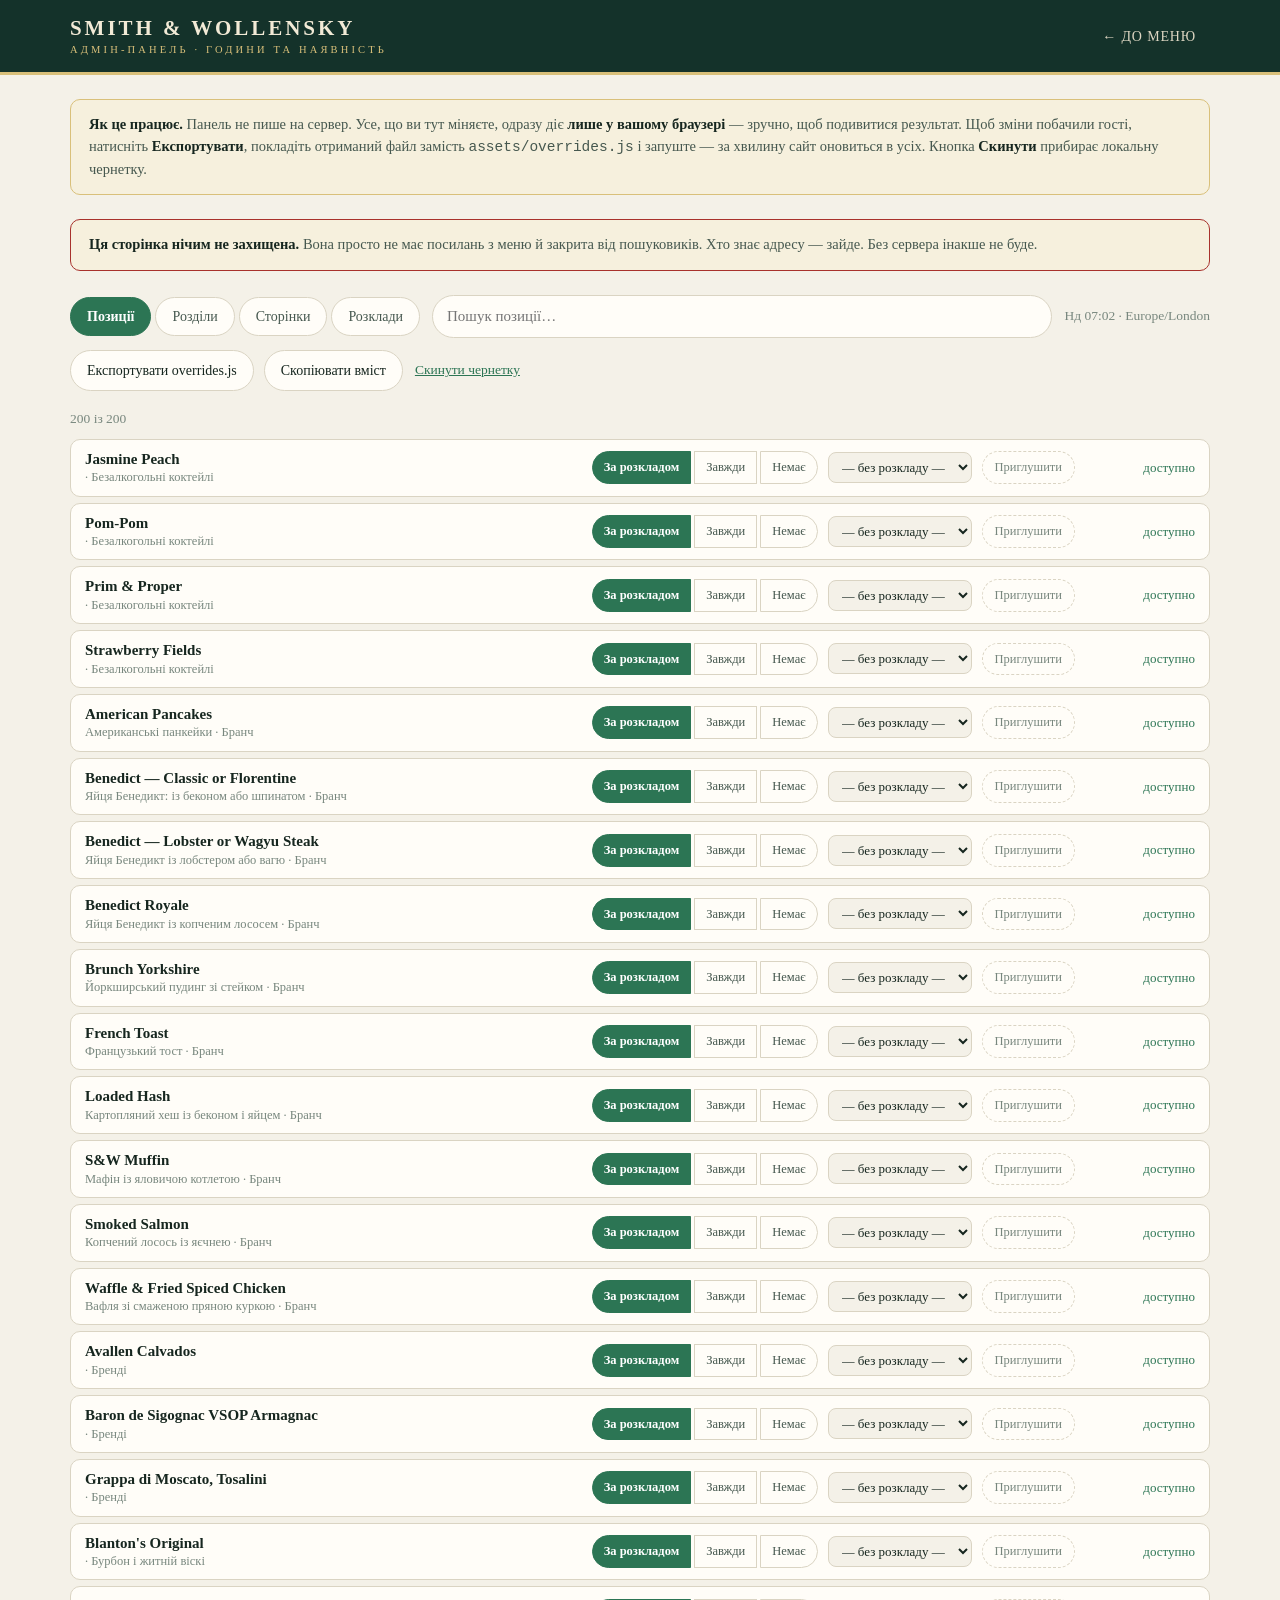
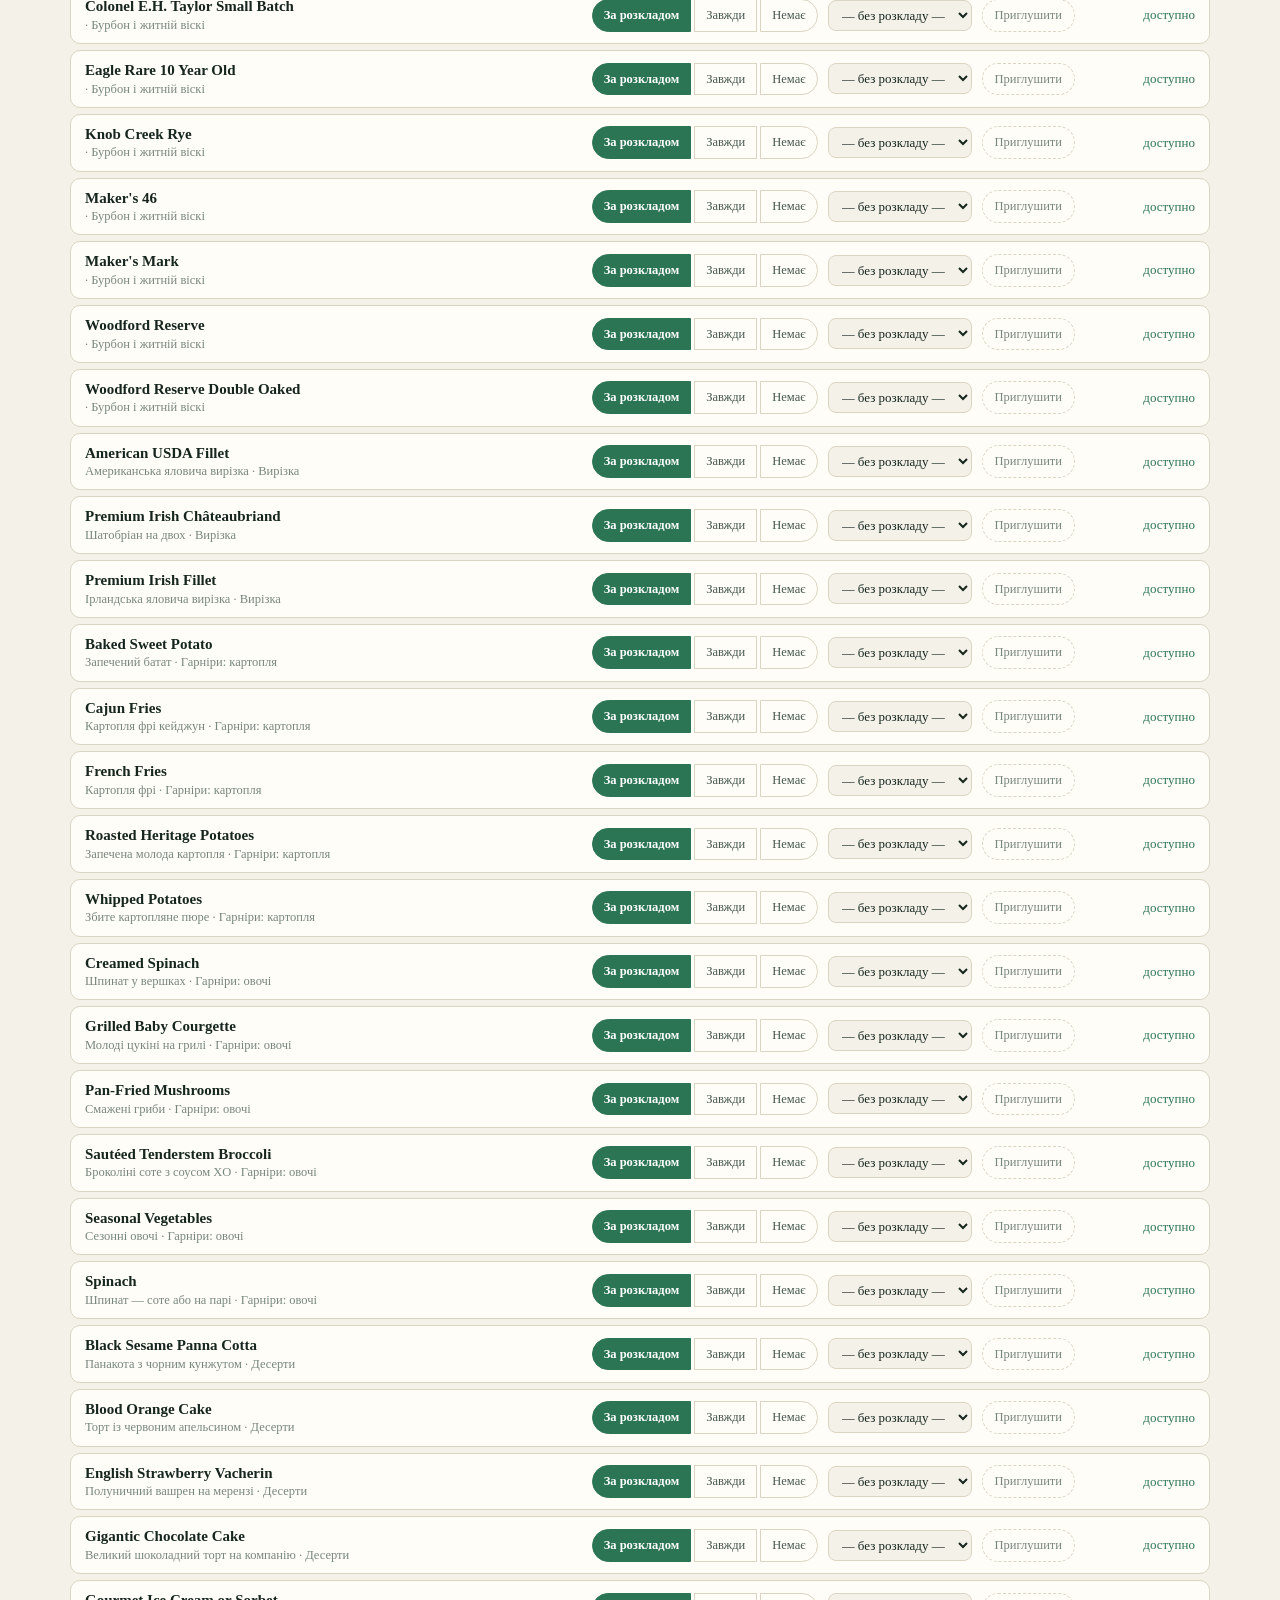
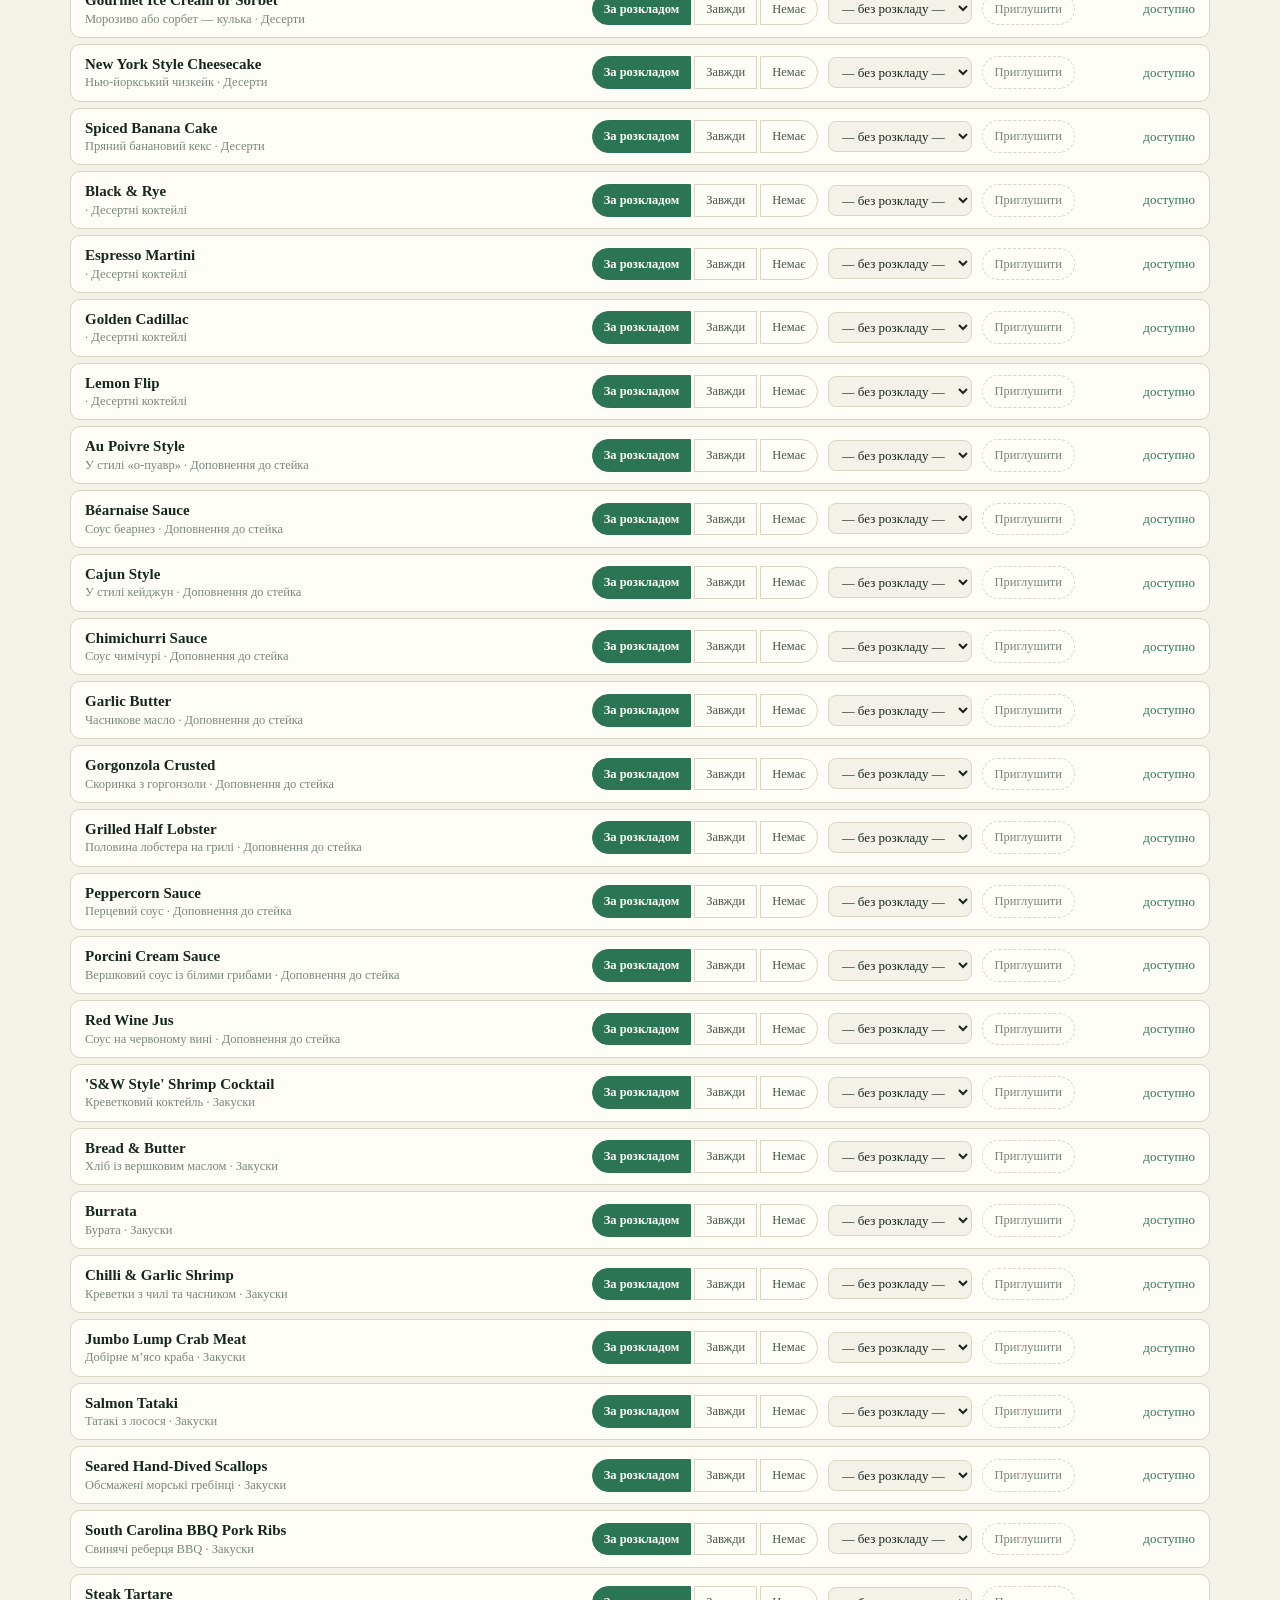
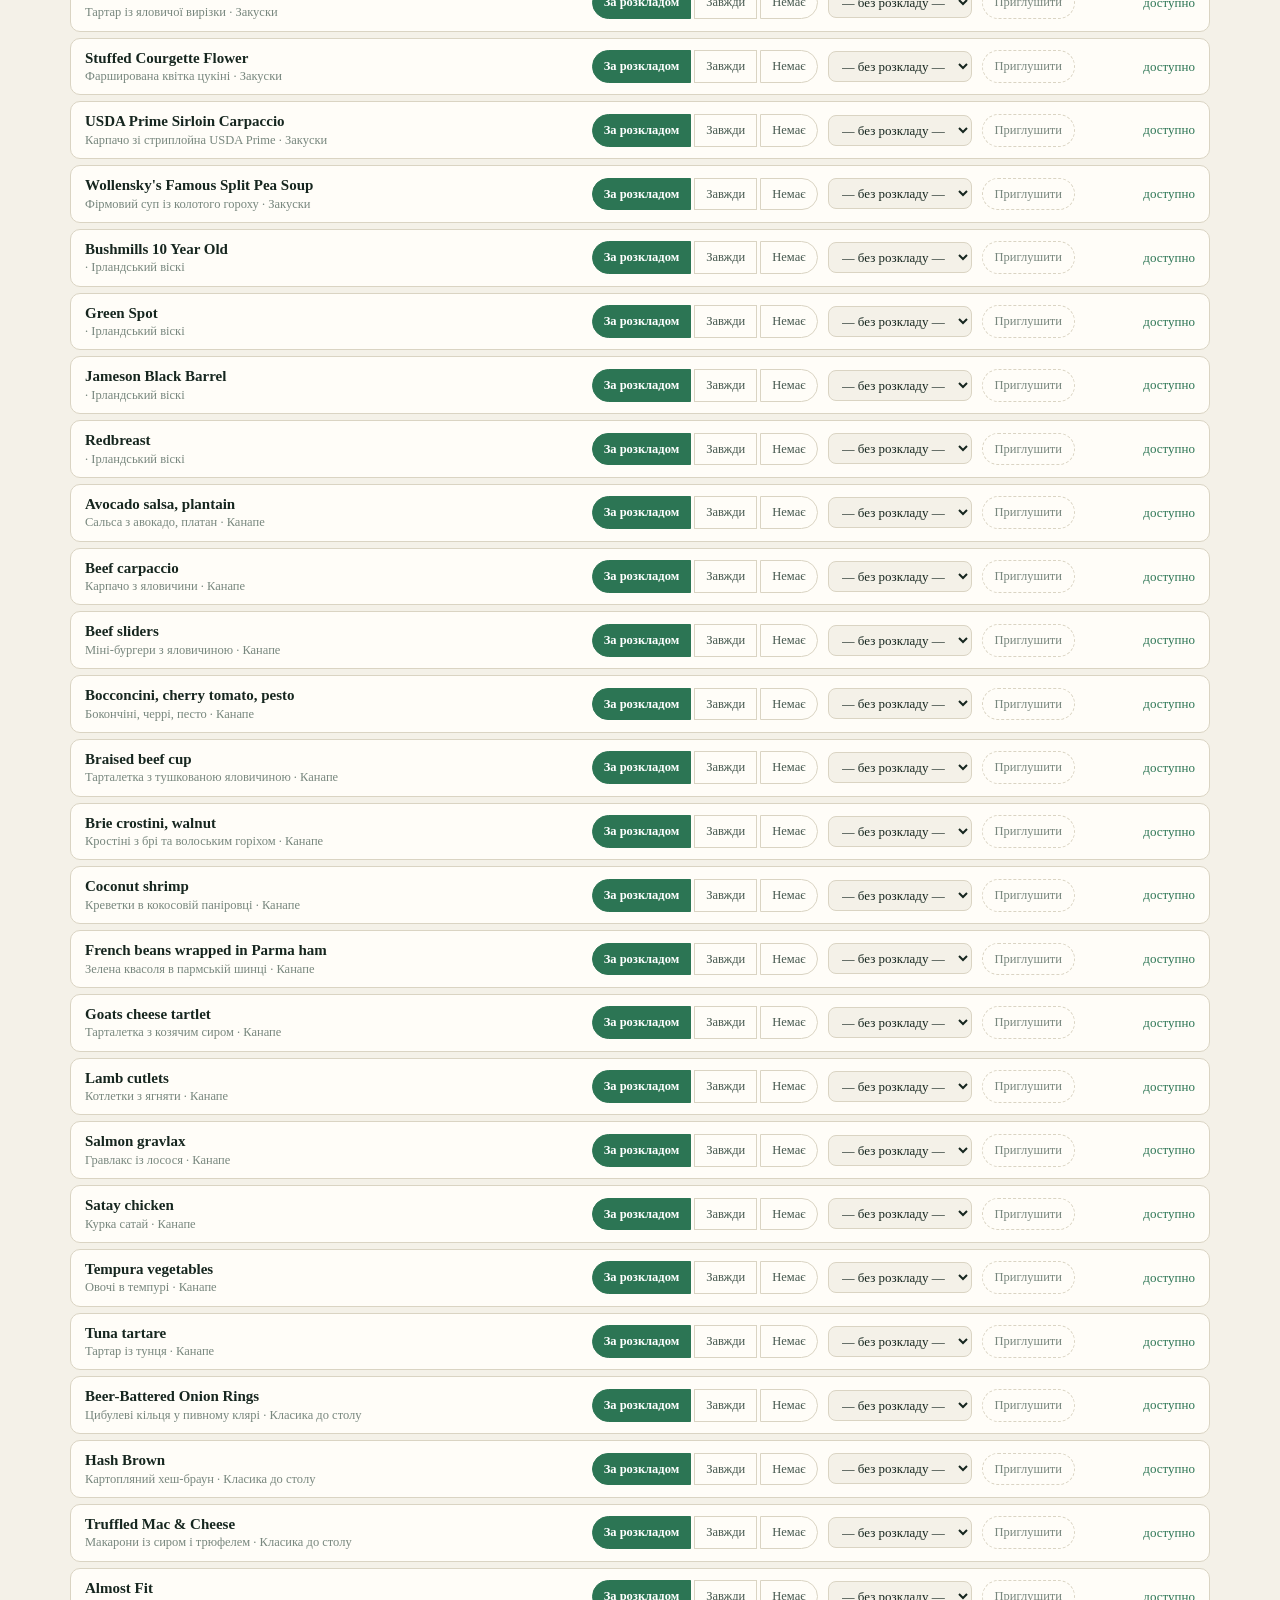
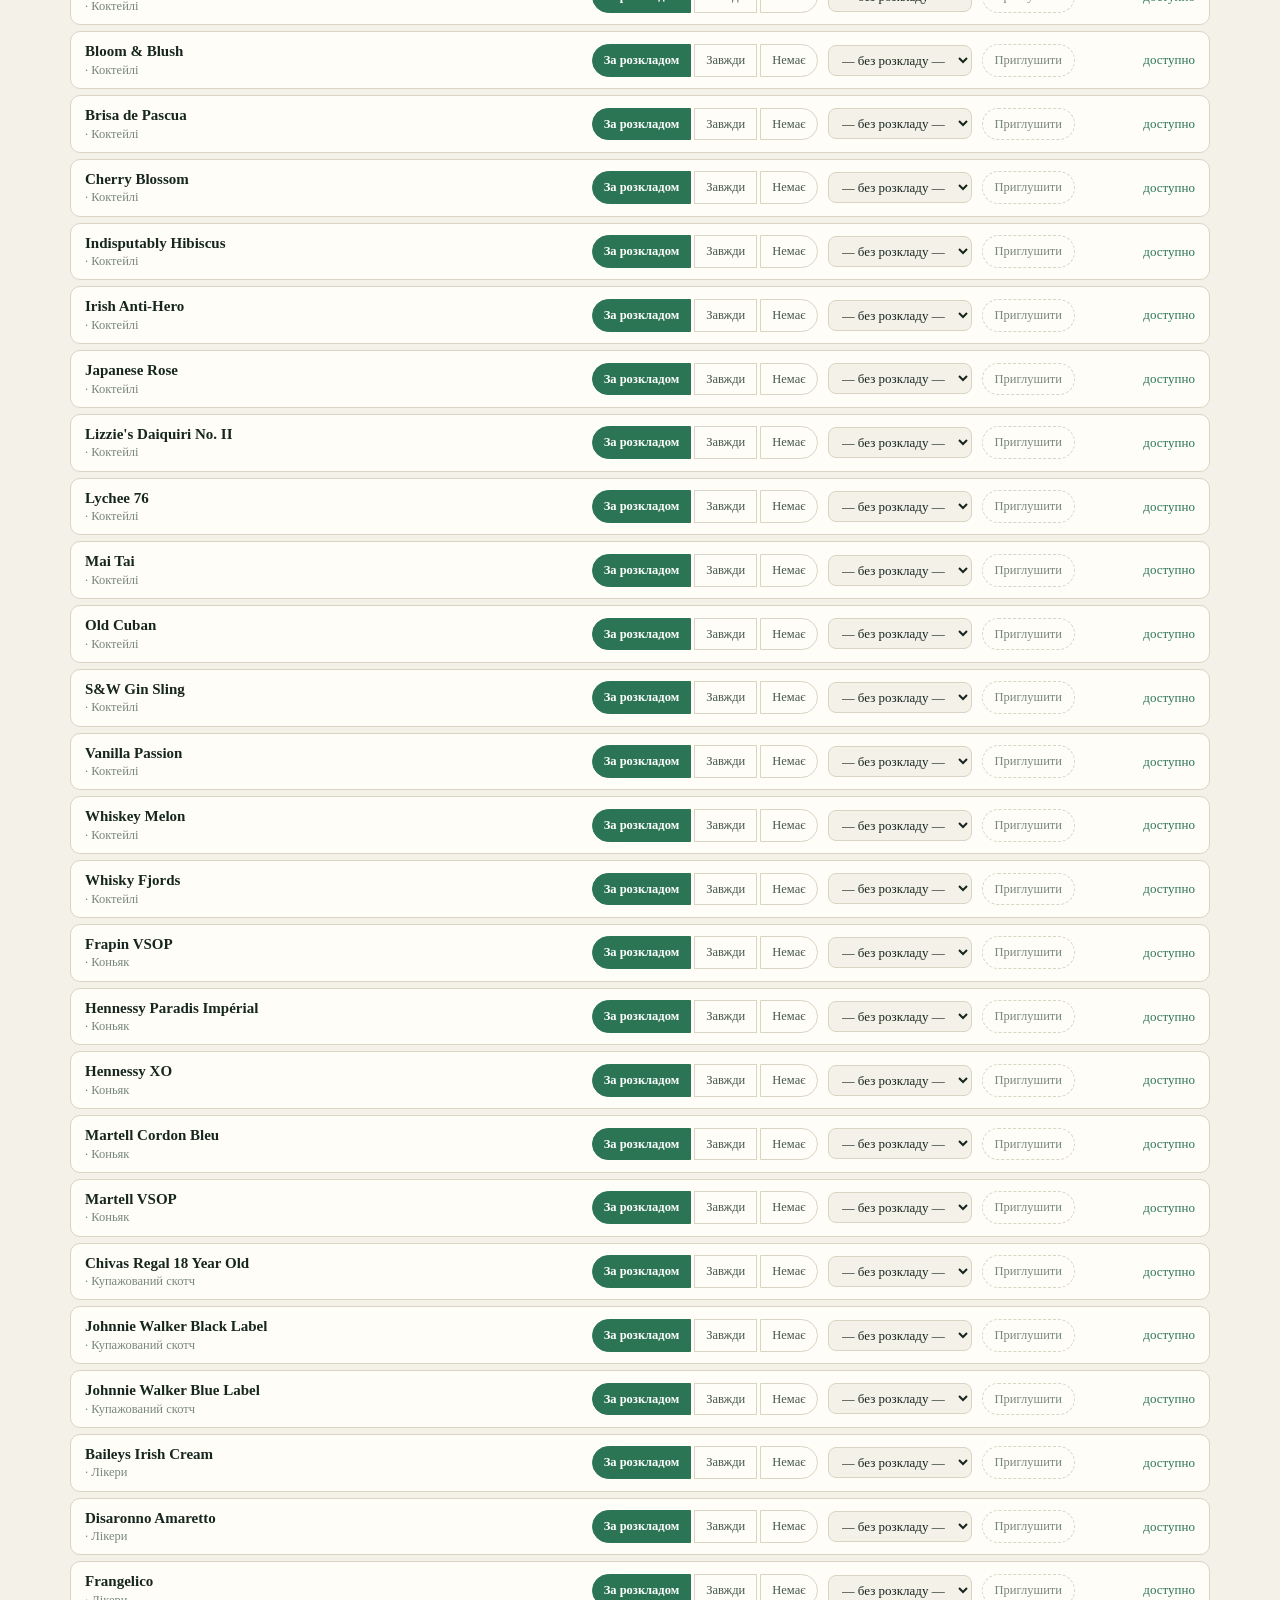
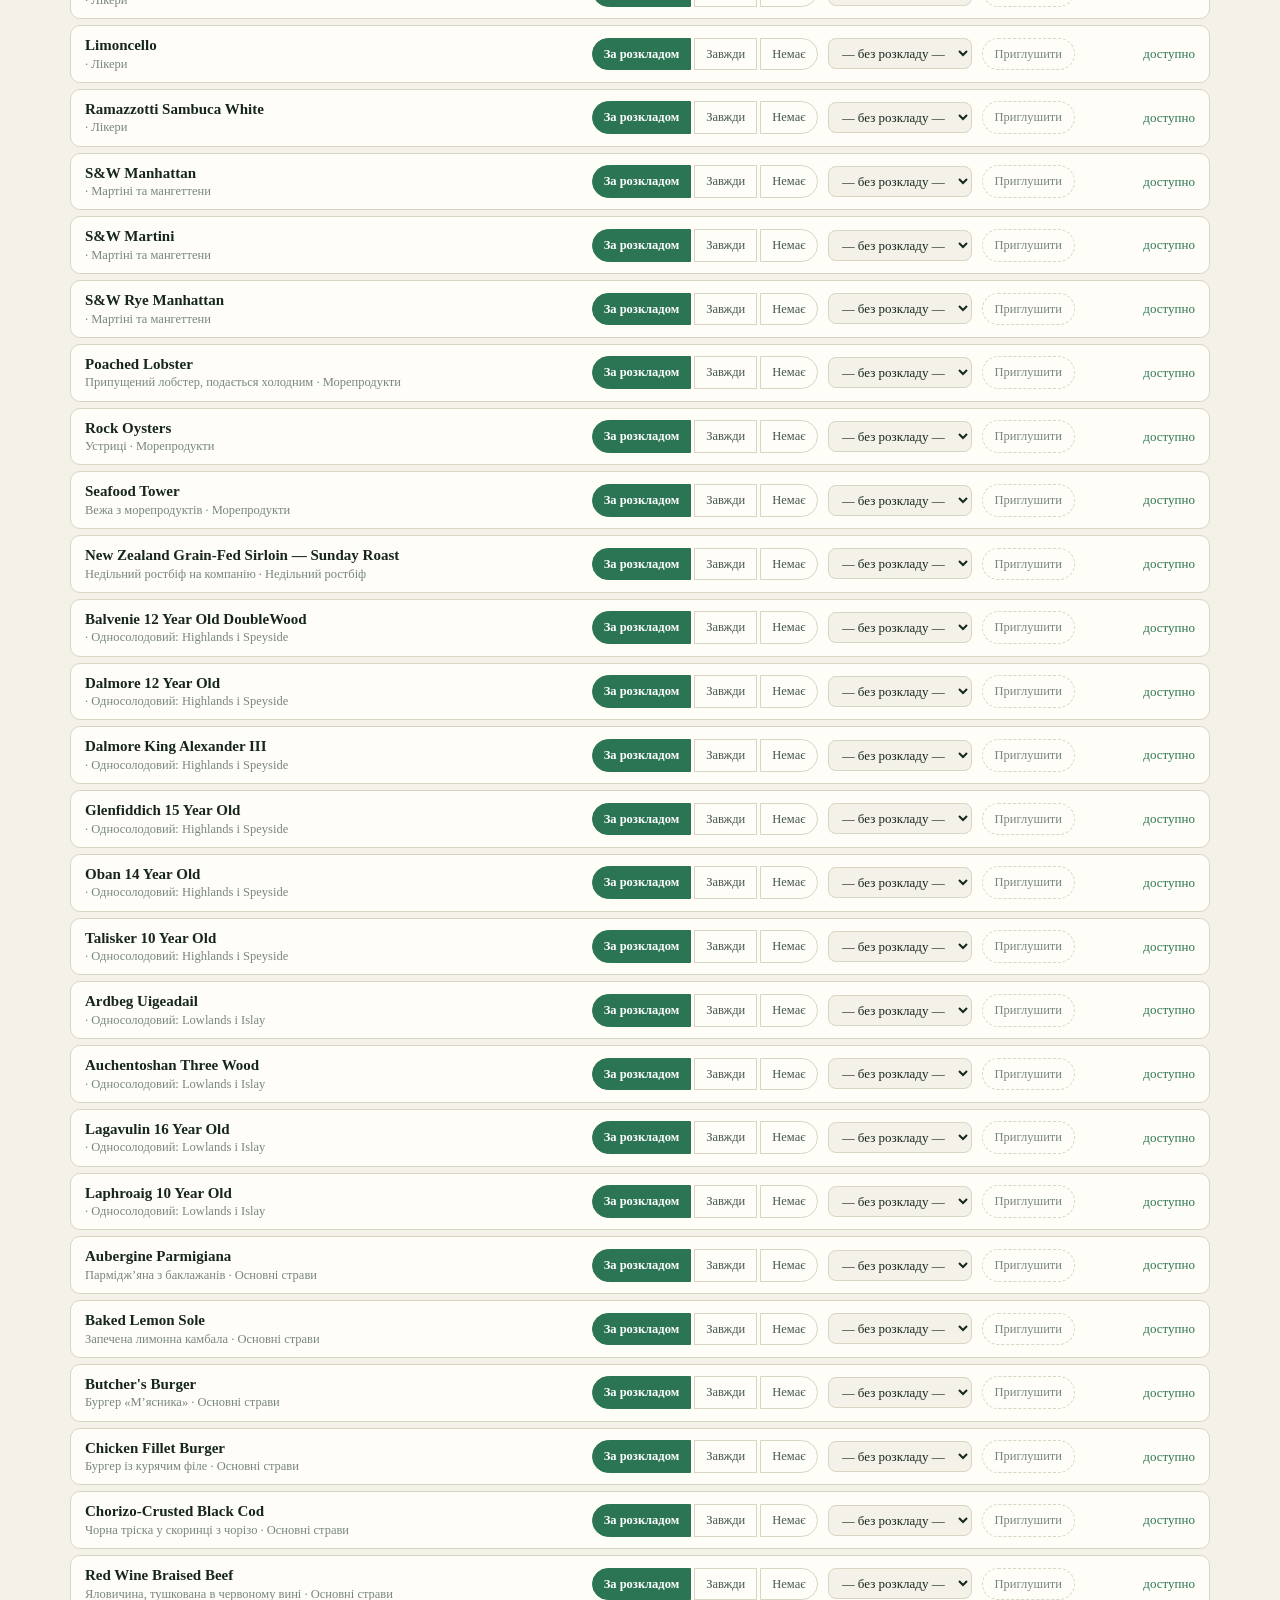
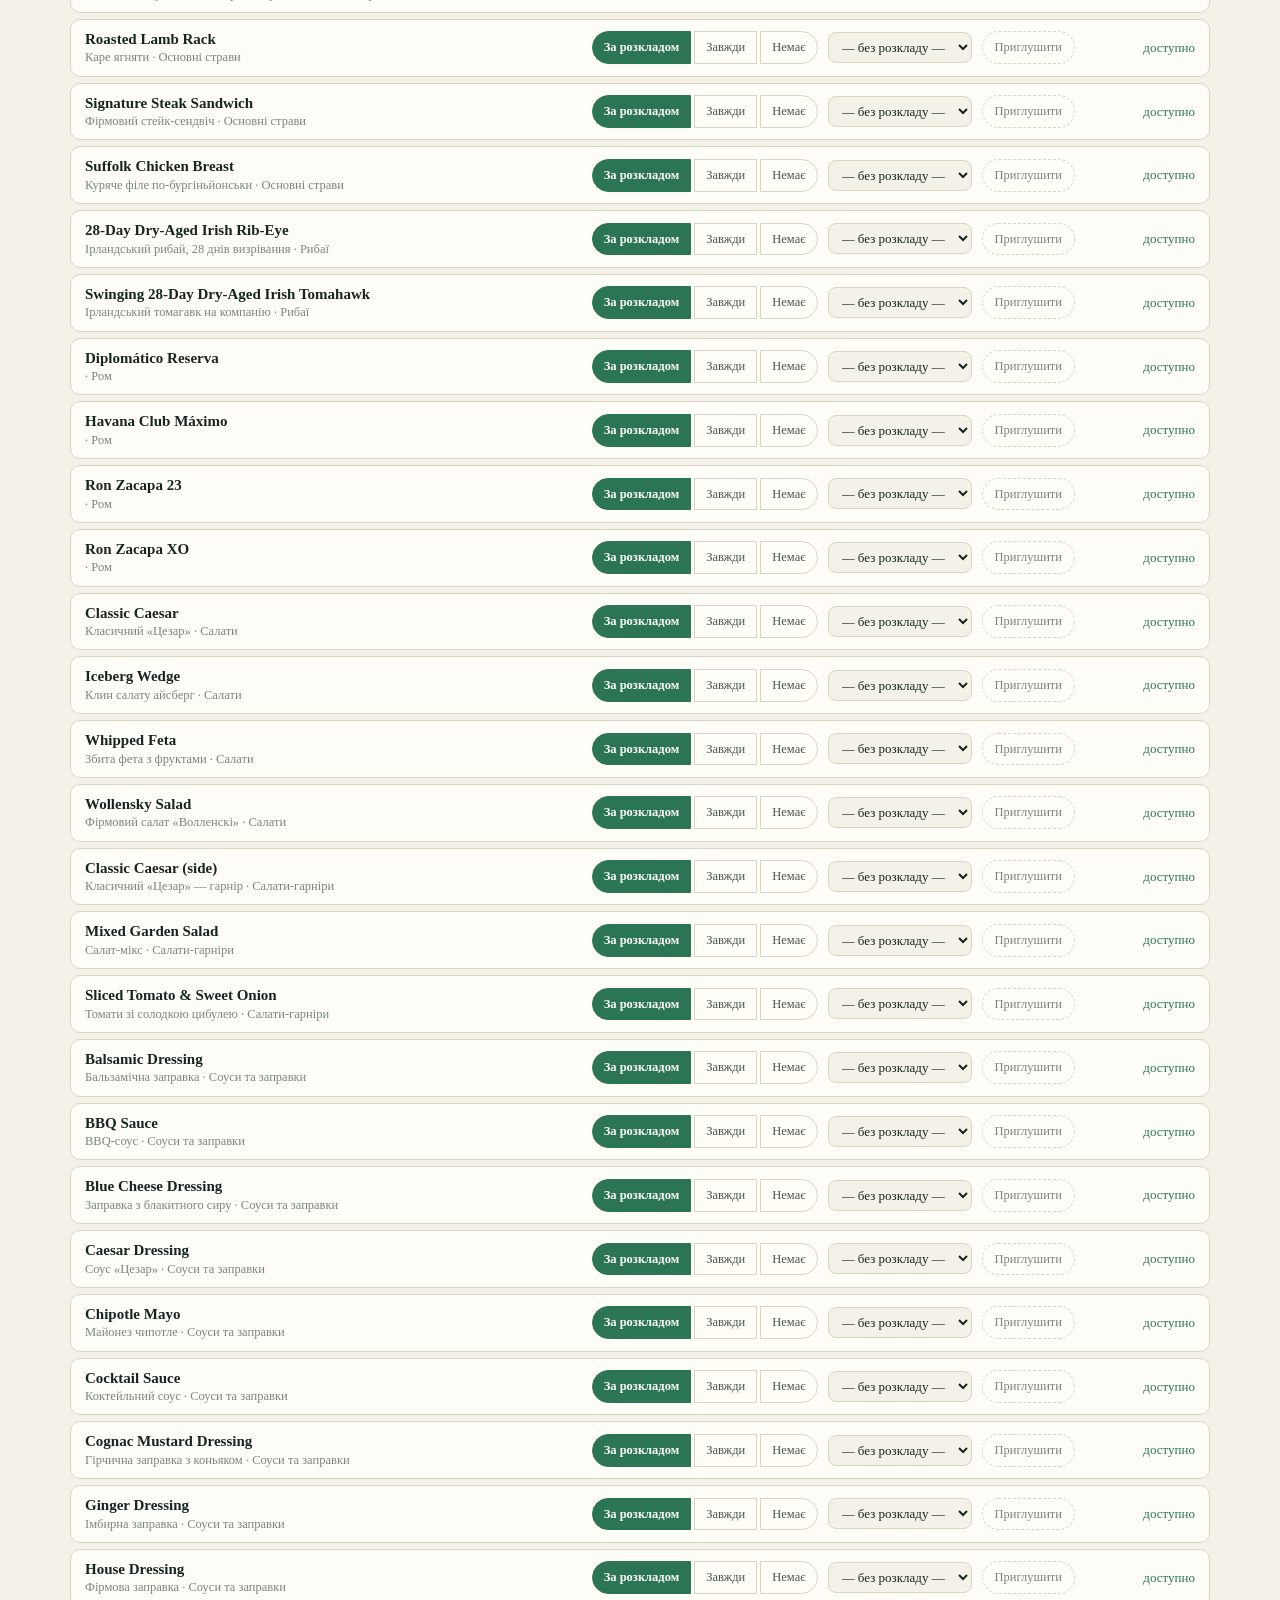
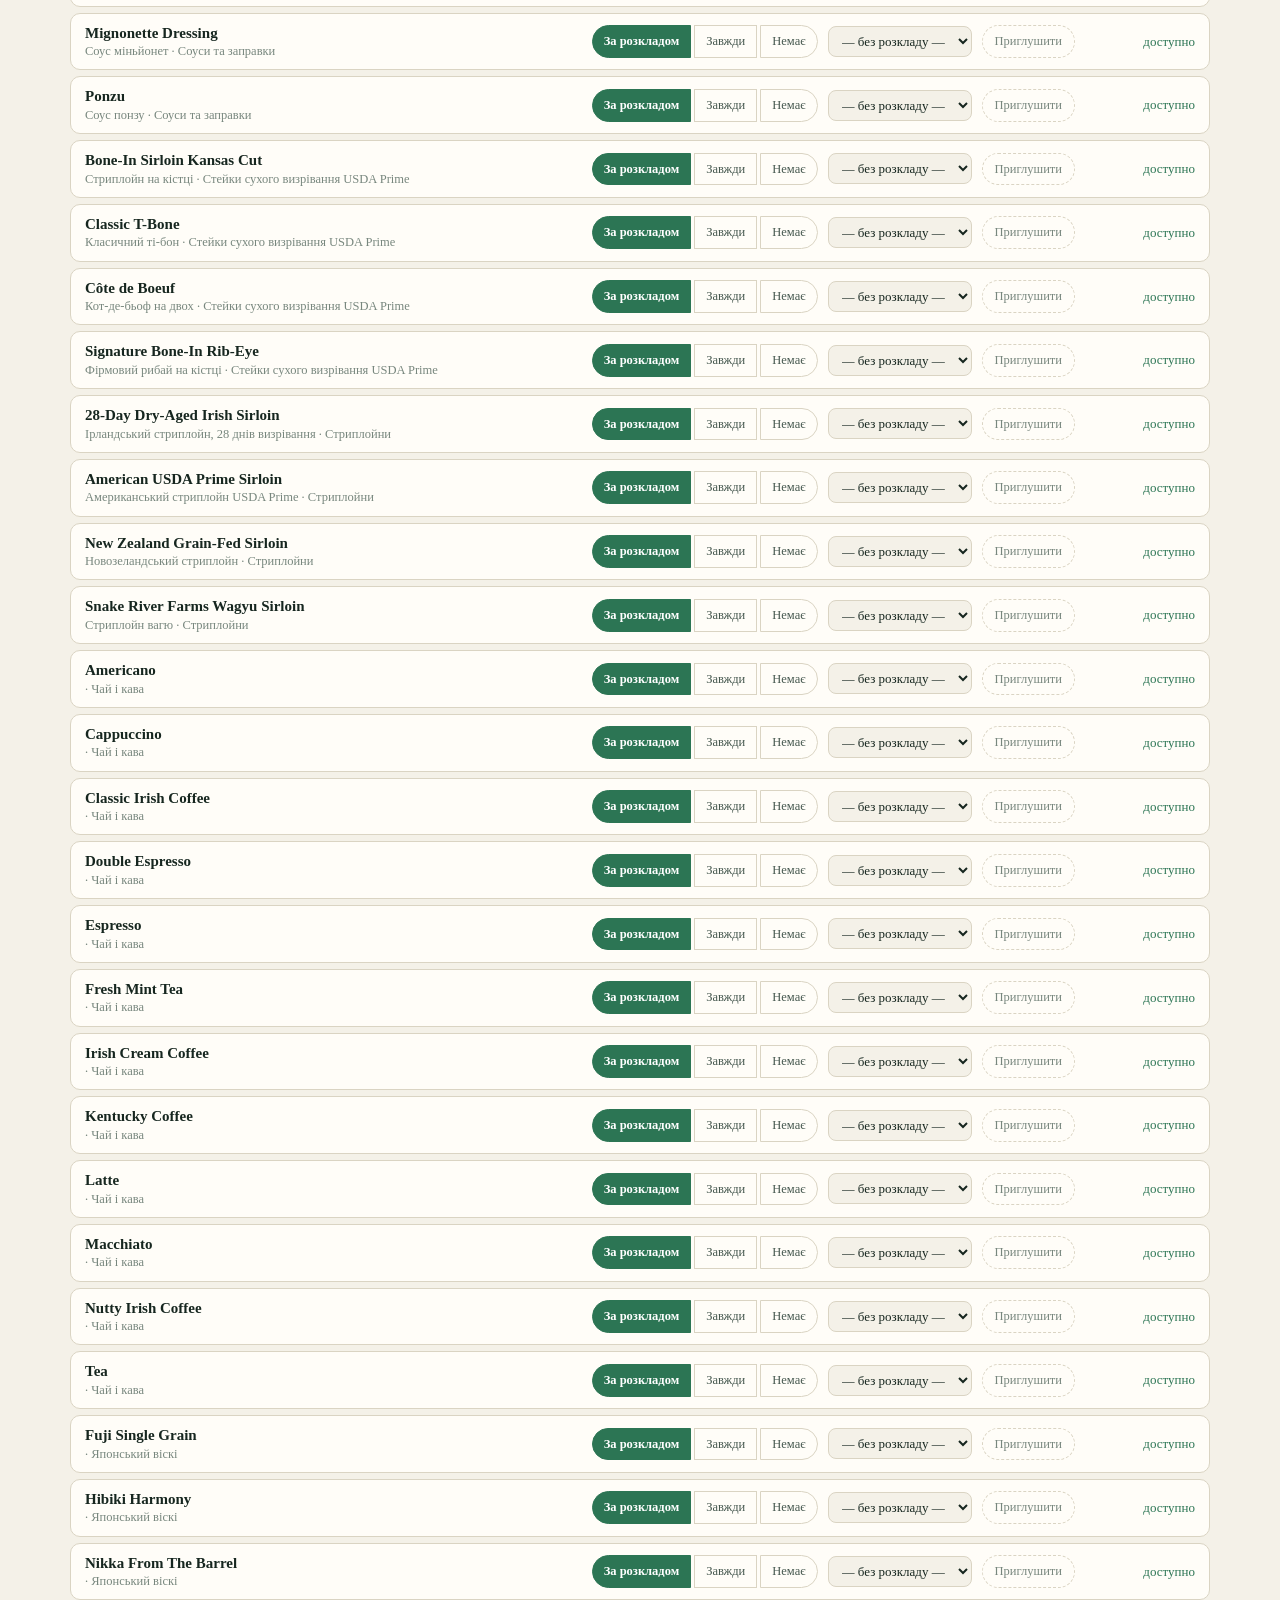
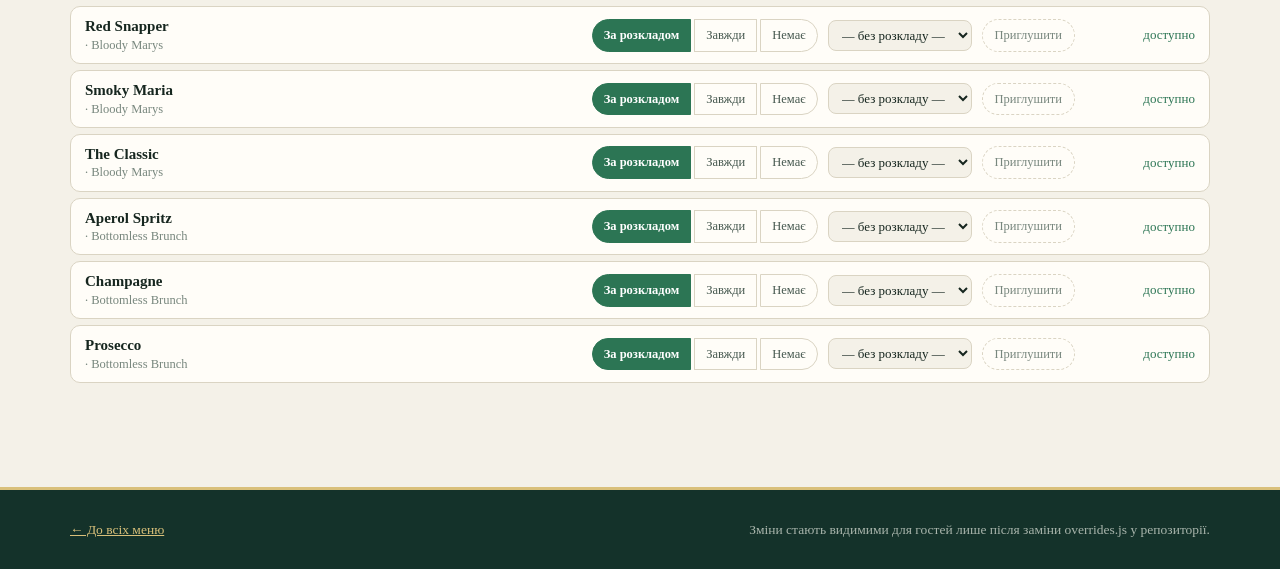
==== admin.html @ 0f324675 "Add an admin panel for hours and 86'd items A staff page at admin.html listing every item, section a" ====
<!DOCTYPE html>
<html lang="uk">
<head>
<meta charset="utf-8">
<meta name="viewport" content="width=device-width, initial-scale=1">
<meta name="robots" content="noindex, nofollow">
<title>Адмін-панель — Smith &amp; Wollensky</title>
<link rel="stylesheet" href="assets/styles.css">
</head>
<body class="admin">

<header class="topbar">
  <div class="wrap">
    <a class="brand" href="index.html">
      <b>Smith &amp; Wollensky</b>
      <span>Адмін-панель · години та наявність</span>
    </a>
    <nav class="nav">
      <a href="index.html">← До меню</a>
    </nav>
  </div>
</header>

<main class="wrap">

  <div class="notice">
    <b>Як це працює.</b> Панель не пише на сервер. Усе, що ви тут міняєте,
    одразу діє <b>лише у вашому браузері</b> — зручно, щоб подивитися результат.
    Щоб зміни побачили гості, натисніть <b>Експортувати</b>, покладіть отриманий
    файл замість <code>assets/overrides.js</code> і запуште — за хвилину сайт
    оновиться в усіх. Кнопка <b>Скинути</b> прибирає локальну чернетку.
  </div>

  <div class="notice" style="border-color:var(--danger);color:var(--ink-soft)">
    <b>Ця сторінка нічим не захищена.</b> Вона просто не має посилань з меню й
    закрита від пошуковиків. Хто знає адресу — зайде. Без сервера інакше не буде.
  </div>

  <div class="abar">
    <div class="atabs">
      <button class="atab on" data-tab="items" type="button">Позиції</button>
      <button class="atab" data-tab="sections" type="button">Розділи</button>
      <button class="atab" data-tab="pages" type="button">Сторінки</button>
      <button class="atab" data-tab="schedules" type="button">Розклади</button>
    </div>
    <input id="asearch" class="search" type="search" placeholder="Пошук позиції…">
    <span class="aclock" id="clock"></span>
  </div>

  <div class="aactions">
    <button id="export" class="filter-toggle" type="button">Експортувати overrides.js</button>
    <button id="copy" class="filter-toggle" type="button">Скопіювати вміст</button>
    <button id="reset" class="clear-btn" type="button">Скинути чернетку</button>
  </div>
  <textarea id="dump" class="adump" readonly style="display:none"></textarea>

  <div id="panel"></div>
</main>

<footer>
  <div class="wrap">
    <span><a href="index.html">← До всіх меню</a></span>
    <span>Зміни стають видимими для гостей лише після заміни overrides.js у репозиторії.</span>
  </div>
</footer>

<script src="assets/i18n.js"></script>
<script src="assets/lexicon.js"></script>
<script src="assets/allergens.js"></script>
<script src="assets/data-food.js"></script>
<script src="assets/data-drinks.js"></script>
<script src="assets/data-official.js"></script>
<script src="assets/data-desserts.js"></script>
<script src="assets/data-spirits.js"></script>
<script src="assets/overrides.js"></script>
<script src="assets/schedule.js"></script>
<script>
  // панелі потрібен той самий об'єднаний набір позицій, що й сайту
  DISHES.push(...DRESSINGS, ...CANAPES, ...DESSERTS);
  DRINKS.push(...DESSERT_COCKTAILS, ...HOT_DRINKS, ...SPIRITS);
  const DESSERT_WINE_ORDER = ['dessertwine', 'port', 'sherry'];
</script>
<script src="assets/admin.js"></script>
<script>initAdmin();</script>
</body>
</html>
---- assets/styles.css ----
/* ==========================================================================
   Smith & Wollensky — Menu & Bar Guest Guide
   ========================================================================== */

/* Світла тема — базова. Зелений веде як акцент, золото лишається для цін
   і декоративної лінійки, щоб його не було забагато. */
:root, :root[data-theme="light"] {
  --paper:       #f4f1e8;
  --paper-2:     #fffdf8;
  --ink:         #16261f;
  --ink-soft:    #46584f;
  --ink-faint:   #78877e;
  --green:       #14322a;
  --green-2:     #21463b;
  --accent:      #2c7554;
  --accent-soft: #cfe4d7;
  --accent-ink:  #ffffff;
  --gold:        #a8832c;
  --gold-soft:   #d9c07a;
  --rule:        #dad4c3;
  --danger:      #a8322c;
  --danger-bg:   #f7e4e2;
  --warn-bg:     #f6f0dd;
  --ok:          #2c7554;
  --shadow:      0 1px 2px rgba(20, 50, 42, .06), 0 8px 24px rgba(20, 50, 42, .07);
  --radius:      10px;
  --maxw:        1180px;
}

/* Темна тема — застосовується або явним вибором, або системною
   налаштовкою, якщо гість не обрав світлу вручну. */
:root[data-theme="dark"] {
  --paper:       #0e1512;
  --paper-2:     #16201c;
  --ink:         #e7e3d6;
  --ink-soft:    #b0bcb4;
  --ink-faint:   #7d8b83;
  --green:       #0a110e;
  --green-2:     #1b2d26;
  --accent:      #6cc294;
  --accent-soft: #21463b;
  --accent-ink:  #071310;
  --gold:        #d9b661;
  --gold-soft:   #6b5a2e;
  --rule:        #2a3832;
  --danger:      #e8908a;
  --danger-bg:   #34211f;
  --warn-bg:     #2a2416;
  --ok:          #7fc9a2;
  --shadow:      0 1px 2px rgba(0,0,0,.3), 0 8px 24px rgba(0,0,0,.35);
}

@media (prefers-color-scheme: dark) {
  :root:not([data-theme="light"]) {
    --paper:       #0e1512;
    --paper-2:     #16201c;
    --ink:         #e7e3d6;
    --ink-soft:    #b0bcb4;
    --ink-faint:   #7d8b83;
    --green:       #0a110e;
    --green-2:     #1b2d26;
    --accent:      #6cc294;
    --accent-soft: #21463b;
    --accent-ink:  #071310;
    --gold:        #d9b661;
    --gold-soft:   #6b5a2e;
    --rule:        #2a3832;
    --danger:      #e8908a;
    --danger-bg:   #34211f;
    --warn-bg:     #2a2416;
    --ok:          #7fc9a2;
    --shadow:      0 1px 2px rgba(0,0,0,.3), 0 8px 24px rgba(0,0,0,.35);
  }
}

* { box-sizing: border-box; }

html { -webkit-text-size-adjust: 100%; }

body {
  margin: 0;
  background: var(--paper);
  color: var(--ink);
  font-family: "Iowan Old Style", "Palatino Linotype", Palatino, Georgia, "Times New Roman", serif;
  font-size: 17px;
  line-height: 1.5;
}

a { color: inherit; }

.wrap { max-width: var(--maxw); margin: 0 auto; padding: 0 20px; }

/* ------------------------------------------------------------- header --- */
.topbar {
  background: var(--green);
  color: #f2ead6;
  border-bottom: 3px solid var(--gold-soft);
}
.topbar .wrap {
  display: flex; align-items: center; gap: 24px;
  min-height: 72px; flex-wrap: wrap; padding-top: 10px; padding-bottom: 10px;
}
.brand { display: flex; flex-direction: column; text-decoration: none; line-height: 1.1; }
.brand b {
  font-size: 21px; letter-spacing: .14em; font-weight: 600; text-transform: uppercase;
}
.brand span { font-size: 10.5px; letter-spacing: .3em; color: var(--gold-soft); text-transform: uppercase; margin-top: 4px; }

.nav { display: flex; gap: 4px; margin-left: auto; flex-wrap: wrap; }
.nav a {
  text-decoration: none; padding: 7px 13px; border-radius: 999px;
  font-size: 14px; letter-spacing: .06em; text-transform: uppercase;
  color: #ddd6c2; border: 1px solid transparent; white-space: nowrap;
}
.nav a:hover { border-color: rgba(255,255,255,.35); background: rgba(255,255,255,.06); }
.nav a[aria-current="page"] { background: var(--accent); color: var(--accent-ink); font-weight: 600; }

/* ------------------------------------------------------ language switch --- */
.langswitch {
  display: flex; gap: 2px; margin-left: 14px; padding: 3px;
  border: 1px solid rgba(217,192,122,.35); border-radius: 999px;
}
.langbtn {
  font: inherit; font-size: 12px; letter-spacing: .09em; font-weight: 600;
  cursor: pointer; padding: 5px 9px; border-radius: 999px;
  border: none; background: none; color: #c4bda8;
}
.langbtn:hover { color: #f2ead6; background: rgba(255,255,255,.07); }
.langbtn.on { background: var(--accent); color: var(--accent-ink); }

/* --------------------------------------------------------- theme switch --- */
.themeswitch { display: flex; gap: 2px; margin-left: 8px; padding: 3px;
  border: 1px solid rgba(255,255,255,.18); border-radius: 999px; }
.themebtn {
  font: inherit; font-size: 12px; letter-spacing: .06em; cursor: pointer;
  padding: 5px 10px; border-radius: 999px; border: none; background: none; color: #c4bda8;
}
.themebtn:hover { color: #f2ead6; background: rgba(255,255,255,.07); }
.themebtn.on { background: var(--accent); color: var(--accent-ink); font-weight: 600; }

/* --------------------------------------------------------------- hero --- */
.hero { padding: 56px 0 40px; text-align: center; }
.hero h1 {
  margin: 0 0 12px; font-size: clamp(30px, 5vw, 46px); font-weight: 500;
  letter-spacing: .02em;
}
.hero p { margin: 0 auto; max-width: 62ch; color: var(--ink-soft); }
.rule {
  width: 96px; height: 1px; background: var(--gold); margin: 22px auto;
  position: relative;
}
.rule::before, .rule::after {
  content: "◆"; position: absolute; top: -9px; color: var(--gold); font-size: 10px;
}
.rule::before { left: -18px; } .rule::after { right: -18px; }

/* -------------------------------------------------------------- cards --- */
.cards {
  display: grid; gap: 18px; padding-bottom: 24px;
  grid-template-columns: repeat(auto-fit, minmax(250px, 1fr));
}
.card {
  display: block; text-decoration: none; background: var(--paper-2);
  border: 1px solid var(--rule); border-radius: var(--radius);
  padding: 26px 24px; box-shadow: var(--shadow);
  transition: transform .15s ease, border-color .15s ease;
}
.card:hover { transform: translateY(-3px); border-color: var(--accent); }
.card .kicker { font-size: 11px; letter-spacing: .26em; text-transform: uppercase; color: var(--accent); }
.card h2 { margin: 10px 0 8px; font-size: 25px; font-weight: 500; }
.card p { margin: 0; color: var(--ink-soft); font-size: 15px; }
.card .count { margin-top: 14px; font-size: 13px; color: var(--ink-faint); }
.card h2.small { font-size: 19px; margin-top: 0; }
.legend-key { margin: 14px 0 0; font-size: 14px; color: var(--ink-faint); }
.card.accent { background: var(--green); color: #f0e9d8; border-color: var(--green-2); }
.card.accent p { color: #c3ccc4; }
.card.accent .count { color: #97a49c; }

/* ------------------------------------------------------------ toolbar --- */
.toolbar {
  position: sticky; top: 0; z-index: 20;
  background: color-mix(in srgb, var(--paper) 92%, transparent);
  backdrop-filter: blur(8px);
  border-bottom: 1px solid var(--rule);
  padding: 12px 0;
}
.toolbar .wrap { display: flex; gap: 14px; align-items: center; flex-wrap: wrap; }
.search {
  flex: 1 1 220px; min-width: 180px;
  padding: 9px 14px; font: inherit; font-size: 15px;
  border: 1px solid var(--rule); border-radius: 999px;
  background: var(--paper-2); color: var(--ink);
}
.search:focus { outline: 2px solid var(--accent); outline-offset: 1px; }
.filter-toggle {
  font: inherit; font-size: 14px; cursor: pointer;
  padding: 9px 16px; border-radius: 999px;
  border: 1px solid var(--rule); background: var(--paper-2); color: var(--ink);
}
.filter-toggle:hover { border-color: var(--accent); color: var(--accent); }
.filter-toggle[aria-expanded="true"] { background: var(--accent); color: var(--accent-ink); border-color: var(--accent); }

/* ---------------------------------------------------------- розділи --- */
.tabs {
  display: flex; gap: 6px; margin-top: 11px; padding-bottom: 4px;
  overflow-x: auto; scrollbar-width: thin;
  scroll-snap-type: x proximity; -webkit-overflow-scrolling: touch;
}
.tabs::-webkit-scrollbar { height: 4px; }
.tabs::-webkit-scrollbar-thumb { background: var(--rule); border-radius: 4px; }
.tab {
  font: inherit; font-size: 13.5px; cursor: pointer; white-space: nowrap;
  padding: 7px 15px; border-radius: 999px; scroll-snap-align: center;
  border: 1px solid var(--rule); background: var(--paper-2); color: var(--ink-soft);
  flex: 0 0 auto;
}
.tab:hover { border-color: var(--accent); color: var(--accent); }
.tab.on {
  background: var(--accent); border-color: var(--accent);
  color: var(--accent-ink); font-weight: 600;
}

.filters { display: none; padding: 4px 0 14px; }
.filters.open { display: block; }
.filters .hint { font-size: 13.5px; color: var(--ink-faint); margin: 0 0 10px; }
.chips { display: flex; flex-wrap: wrap; gap: 8px; }
.chip {
  display: inline-flex; align-items: center; gap: 7px;
  padding: 6px 13px; border-radius: 999px; cursor: pointer;
  border: 1px solid var(--rule); background: var(--paper-2);
  font-size: 14px; user-select: none;
}
.chip input { display: none; }
.chip:hover { border-color: var(--accent); }
.chip.on { background: var(--danger-bg); border-color: var(--danger); color: var(--danger); font-weight: 600; }
.chip .x { font-size: 11px; opacity: .6; }
.clear-btn {
  font: inherit; font-size: 13.5px; background: none; border: none;
  color: var(--accent); cursor: pointer; text-decoration: underline; padding: 6px 2px;
}

/* ------------------------------------------------------------- notice --- */
.notice {
  background: var(--warn-bg); border: 1px solid var(--gold-soft);
  border-radius: var(--radius); padding: 14px 18px; margin: 24px 0;
  font-size: 14.5px; color: var(--ink-soft);
}
.notice b { color: var(--ink); }

/* ------------------------------------------------------------ section --- */
.section { margin: 44px 0 0; scroll-margin-top: 90px; }
.section > h2 {
  margin: 0 0 4px; font-size: 13px; letter-spacing: .26em; text-transform: uppercase;
  color: var(--accent); font-weight: 600;
}
.section > .section-en {
  margin: 0 0 18px; font-size: 26px; font-weight: 500; letter-spacing: .01em;
  border-bottom: 1px solid var(--rule); padding-bottom: 12px;
}
.section > .section-note { margin: -8px 0 16px; font-size: 14px; color: var(--ink-faint); }

.grid { display: grid; gap: 14px; grid-template-columns: repeat(auto-fill, minmax(330px, 1fr)); }

/* --------------------------------------------------------------- dish --- */
.dish {
  background: var(--paper-2); border: 1px solid var(--rule);
  border-radius: var(--radius); padding: 16px 18px 15px; box-shadow: var(--shadow);
}
.dish.flagged, .winelist li.flagged { opacity: .42; }
table.matrix tbody tr.flagged td { opacity: .4; }
table.matrix tbody tr.flagged td.name { text-decoration: line-through; }
.dish-head { display: flex; gap: 12px; align-items: baseline; flex-wrap: wrap; }
.dish-head h3 { margin: 0; font-size: 18px; font-weight: 600; flex: 1 1 60%; min-width: 0; line-height: 1.3; }
.dish-head .price { font-size: 15px; color: var(--gold); font-weight: 600; overflow-wrap: anywhere; }
.dish-head .price.na { color: var(--ink-faint); font-weight: 400; font-style: italic; font-size: 13px; }
.dish .ua { margin: 3px 0 0; font-size: 14.5px; color: var(--ink-soft); }
.dish .meta { margin: 6px 0 0; font-size: 13px; color: var(--ink-faint); letter-spacing: .04em; }
.dish .desc { margin: 8px 0 0; font-size: 14px; font-style: italic; color: var(--ink-faint); }

.ing { margin: 12px 0 0; padding: 0; list-style: none; }
.ing li {
  font-size: 14px; color: var(--ink-soft); padding-left: 15px; position: relative; margin-bottom: 3px;
}
.ing li::before { content: "·"; position: absolute; left: 4px; color: var(--accent); font-weight: 700; }
.ing-label, .alg-label {
  margin: 12px 0 6px; font-size: 10.5px; letter-spacing: .2em; text-transform: uppercase; color: var(--ink-faint);
}

.tags { display: flex; flex-wrap: wrap; gap: 6px; }
.tag {
  display: inline-flex; align-items: center; gap: 5px;
  font-size: 12.5px; padding: 3px 9px; border-radius: 999px;
  border: 1px solid var(--danger); background: var(--danger-bg); color: var(--danger);
  font-weight: 600;
}
.tag.maybe {
  border-color: var(--gold-soft); background: transparent; color: var(--ink-faint); font-weight: 400;
  border-style: dashed;
}
.tag.none { border-color: var(--ok); background: transparent; color: var(--ok); font-weight: 500; }
.tag .cereal { font-weight: 400; opacity: .8; }
.tag .rem {
  display: inline-flex; align-items: center; justify-content: center;
  width: 15px; height: 15px; border-radius: 50%; margin-left: 1px;
  background: var(--accent); color: var(--accent-ink);
  font-size: 9.5px; font-weight: 700; line-height: 1;
}

/* ------------------------------------------------------- source badge --- */
.srcbadge {
  display: inline-flex; align-items: center; gap: 6px; margin: 11px 0 0;
  font-size: 12px; line-height: 1.35; padding: 4px 10px; border-radius: 999px;
  border: 1px solid var(--accent); color: var(--accent); background: transparent;
}
.srcbadge.est { border-color: var(--rule); color: var(--ink-faint); border-style: dashed; }
.srcbadge .dot { font-size: 10px; }
.rem-note {
  margin: 10px 0 0; font-size: 12.5px; color: var(--ink-faint);
  padding-left: 22px; position: relative;
}
.rem-note::before {
  content: "R"; position: absolute; left: 0; top: 1px;
  display: inline-flex; align-items: center; justify-content: center;
  width: 15px; height: 15px; border-radius: 50%;
  background: var(--accent); color: var(--accent-ink); font-size: 9.5px; font-weight: 700;
}
.badge-veg {
  display: inline-block; font-size: 11px; letter-spacing: .1em; text-transform: uppercase;
  color: var(--ok); border: 1px solid var(--ok); border-radius: 4px; padding: 1px 6px; margin-left: 6px;
  vertical-align: 2px;
}
.dish .warn {
  margin: 11px 0 0; padding: 8px 11px; border-radius: 6px;
  background: var(--warn-bg); font-size: 13px; color: var(--ink-soft);
  border-left: 3px solid var(--gold);
}

/* --------------------------------------------------------- set menu ----- */
.setmenu {
  background: var(--green); color: #efe8d7; border-radius: var(--radius);
  padding: 26px 26px 20px; margin: 40px 0 0;
}
.setmenu h2 { margin: 0; font-size: 24px; font-weight: 500; }
.setmenu .price { color: var(--gold-soft); margin: 6px 0 0; font-size: 16px; }
.setmenu .hours { margin: 4px 0 18px; font-size: 13.5px; color: #a9b5ac; }
.setmenu .courses { display: grid; gap: 20px; grid-template-columns: repeat(auto-fit, minmax(230px, 1fr)); }
.setmenu h3 {
  margin: 0 0 8px; font-size: 11px; letter-spacing: .24em; text-transform: uppercase; color: var(--gold-soft);
}
.setmenu ul { margin: 0; padding-left: 18px; }
.setmenu li { font-size: 14.5px; margin-bottom: 5px; }
.setmenu li a { color: #efe8d7; text-decoration-color: rgba(217,192,122,.45); }
.setmenu .extra { margin: 8px 0 0; font-size: 13px; color: #a9b5ac; font-style: italic; }

/* ------------------------------------------------------------- tables --- */
.table-scroll { overflow-x: auto; margin: 22px 0; border: 1px solid var(--rule); border-radius: var(--radius); }
table.matrix { border-collapse: collapse; width: 100%; font-size: 14px; background: var(--paper-2); }
table.matrix th, table.matrix td { padding: 8px 6px; border-bottom: 1px solid var(--rule); text-align: center; }
table.matrix thead th {
  position: sticky; top: 0; background: var(--green); color: #efe8d7;
  font-size: 11px; letter-spacing: .05em; font-weight: 600; z-index: 2;
}
table.matrix th.name, table.matrix td.name {
  text-align: left; min-width: 240px; position: sticky; left: 0;
  background: var(--paper-2); z-index: 1;
}
table.matrix thead th.name { background: var(--green); z-index: 3; }
table.matrix td.name small { display: block; color: var(--ink-faint); font-size: 12.5px; }
table.matrix tbody tr:hover td { background: color-mix(in srgb, var(--accent) 10%, var(--paper-2)); }
table.matrix tbody tr:hover td.name { background: color-mix(in srgb, var(--accent) 10%, var(--paper-2)); }
.mark-yes { color: var(--danger); font-weight: 700; }
.mark-maybe { color: var(--ink-faint); }
.matrix-cat {
  background: color-mix(in srgb, var(--accent) 16%, var(--paper-2));
  font-weight: 600; text-align: left; letter-spacing: .1em; text-transform: uppercase; font-size: 11.5px;
}

/* wine list */
.winelist { list-style: none; margin: 0; padding: 0; }
.winelist li {
  display: flex; gap: 14px; align-items: baseline; flex-wrap: wrap;
  padding: 10px 0; border-bottom: 1px solid var(--rule);
}
.winelist .tags { margin-top: 5px; }
.mark-rem { color: var(--accent); font-weight: 700; }
table.matrix td sup { font-size: 8.5px; color: var(--accent); font-weight: 700; }
.winelist li > div { flex: 1; }
.winelist .wname { font-weight: 600; font-size: 16px; }
.winelist .wregion { font-size: 14px; color: var(--ink-faint); font-style: italic; }
.winelist .wprice { color: var(--gold); font-weight: 600; white-space: nowrap; }

/* legend */
.legend { display: grid; gap: 12px; grid-template-columns: repeat(auto-fill, minmax(280px, 1fr)); margin: 20px 0; }
.legend .item {
  background: var(--paper-2); border: 1px solid var(--rule); border-radius: var(--radius); padding: 13px 16px;
}
.legend .item b { display: block; font-size: 16px; }
.legend .item small { color: var(--ink-faint); font-size: 13.5px; }
.legend .item .cnt { float: right; color: var(--accent); font-weight: 600; font-size: 14px; }

/* ---------------------------------------------------- розклад подачі --- */
.scheduled-off { position: relative; }
.scheduled-off > .dish-head, .scheduled-off > .ua, .scheduled-off > .desc,
.scheduled-off > .meta, .scheduled-off > .ing, .scheduled-off > .tags,
.scheduled-off > .ing-label, .scheduled-off > .alg-label, .scheduled-off > .srcbadge,
.scheduled-off > .grid, .scheduled-off > .courses, .scheduled-off > .price,
.scheduled-off > .hours, .scheduled-off > .winelist { opacity: .45; }
.sched-note {
  margin: 0 0 12px; padding: 8px 12px; border-radius: 6px;
  background: var(--warn-bg); border-left: 3px solid var(--gold);
  font-size: 13px; color: var(--ink-soft); line-height: 1.4;
}
.setmenu .sched-note { background: rgba(0,0,0,.25); border-left-color: var(--gold-soft); color: #e2dcc9; }
.preview-banner {
  background: var(--accent); color: var(--accent-ink);
  text-align: center; padding: 7px 16px; font-size: 13.5px; letter-spacing: .04em;
}

/* -------------------------------------------------------- адмін-панель --- */
.admin main { padding-bottom: 40px; }
.abar { display: flex; gap: 12px; align-items: center; flex-wrap: wrap; margin: 24px 0 12px; }
.atabs { display: flex; gap: 4px; flex-wrap: wrap; }
.atab {
  font: inherit; font-size: 14px; cursor: pointer; padding: 8px 16px; border-radius: 999px;
  border: 1px solid var(--rule); background: var(--paper-2); color: var(--ink-soft);
}
.atab:hover { border-color: var(--accent); color: var(--accent); }
.atab.on { background: var(--accent); border-color: var(--accent); color: var(--accent-ink); font-weight: 600; }
.aclock { font-size: 13.5px; color: var(--ink-faint); margin-left: auto; white-space: nowrap; }
.aactions { display: flex; gap: 10px; align-items: center; flex-wrap: wrap; margin-bottom: 18px; }
.acount { font-size: 13.5px; color: var(--ink-faint); margin: 0 0 10px; }
.adump { width: 100%; height: 180px; font-family: ui-monospace, monospace; font-size: 12px;
  border: 1px solid var(--rule); border-radius: var(--radius); padding: 10px; margin-bottom: 16px;
  background: var(--paper-2); color: var(--ink); }

.alist { display: flex; flex-direction: column; gap: 6px; }
.arow {
  display: grid; gap: 10px; align-items: center; padding: 10px 14px;
  grid-template-columns: minmax(180px, 1fr) auto auto auto 110px;
  background: var(--paper-2); border: 1px solid var(--rule); border-radius: var(--radius);
}
.arow.closed { border-color: var(--danger); }
.aname { font-size: 15px; font-weight: 600; line-height: 1.3; min-width: 0; }
.aname small { display: block; font-weight: 400; font-size: 12.5px; color: var(--ink-faint); }
.astates { display: flex; gap: 3px; }
.sbtn {
  font: inherit; font-size: 12.5px; cursor: pointer; padding: 6px 11px; white-space: nowrap;
  border: 1px solid var(--rule); background: transparent; color: var(--ink-soft);
}
.sbtn:first-child { border-radius: 999px 0 0 999px; }
.sbtn:last-child { border-radius: 0 999px 999px 0; }
.sbtn:hover { border-color: var(--accent); }
.sbtn.on { background: var(--accent); border-color: var(--accent); color: var(--accent-ink); font-weight: 600; }
.sbtn.s-off.on { background: var(--danger); border-color: var(--danger); color: #fff; }
.asel, .sname, .stime {
  font: inherit; font-size: 13px; padding: 6px 9px; border-radius: 8px;
  border: 1px solid var(--rule); background: var(--paper); color: var(--ink);
}
.asel:disabled { opacity: .4; }
.mbtn {
  font: inherit; font-size: 12.5px; cursor: pointer; padding: 6px 12px; border-radius: 999px;
  border: 1px dashed var(--rule); background: transparent; color: var(--ink-faint); white-space: nowrap;
}
.mbtn:hover { border-color: var(--accent); color: var(--accent); }
.astatus { font-size: 13px; text-align: right; }
.astatus .ok { color: var(--ok); }
.astatus .no { color: var(--danger); font-weight: 600; }

.sched-editor { display: grid; gap: 14px; grid-template-columns: repeat(auto-fill, minmax(340px, 1fr)); }
.scard { background: var(--paper-2); border: 1px solid var(--rule); border-radius: var(--radius); padding: 16px 18px; }
.scard h3 { margin: 0 0 12px; font-size: 17px; font-family: ui-monospace, monospace; }
.tagline { font-size: 11px; letter-spacing: .1em; text-transform: uppercase; color: var(--ink-faint);
  border: 1px solid var(--rule); border-radius: 4px; padding: 1px 6px; margin-left: 8px; font-family: inherit; }
.sline { display: flex; gap: 7px; align-items: center; flex-wrap: wrap; margin-bottom: 9px; }
.sdays { display: flex; gap: 2px; }
.dbtn {
  font: inherit; font-size: 11.5px; cursor: pointer; width: 30px; padding: 5px 0; border-radius: 6px;
  border: 1px solid var(--rule); background: transparent; color: var(--ink-faint);
}
.dbtn.on { background: var(--accent); border-color: var(--accent); color: var(--accent-ink); font-weight: 600; }
.stime { width: 92px; }
.xbtn { font: inherit; font-size: 16px; line-height: 1; cursor: pointer; border: none;
  background: none; color: var(--ink-faint); padding: 4px 6px; }
.xbtn:hover { color: var(--danger); }
.linkbtn { font: inherit; font-size: 13.5px; background: none; border: none; cursor: pointer;
  color: var(--accent); text-decoration: underline; padding: 4px 0; }
.shint { margin: 10px 0 0; font-size: 12.5px; color: var(--ink-faint); }
.scard.new { display: flex; gap: 10px; align-items: center; flex-wrap: wrap; }
.scard.new .sname { flex: 1 1 180px; }

@media (max-width: 720px) {
  .arow { grid-template-columns: 1fr; }
  .astatus { text-align: left; }
  .aclock { margin-left: 0; }
}

.empty { text-align: center; color: var(--ink-faint); padding: 50px 0; font-style: italic; }
.result-count { font-size: 13.5px; color: var(--ink-faint); }

/* -------------------------------------------------------------- footer --- */
footer {
  margin-top: 64px; background: var(--green); color: #a9b5ac;
  padding: 30px 0; font-size: 13.5px; border-top: 3px solid var(--gold-soft);
}
footer .wrap { display: flex; gap: 18px; justify-content: space-between; flex-wrap: wrap; }
footer a { color: var(--gold-soft); }

@media (max-width: 560px) {
  body { font-size: 16px; }
  .grid { grid-template-columns: 1fr; }
  .hero { padding: 36px 0 26px; }
  .topbar .wrap { min-height: 0; }
  .nav { margin-left: 0; width: 100%; }
}

@media print {
  .toolbar, .nav, footer, .filter-toggle { display: none; }
  .dish, .card { break-inside: avoid; box-shadow: none; }
}
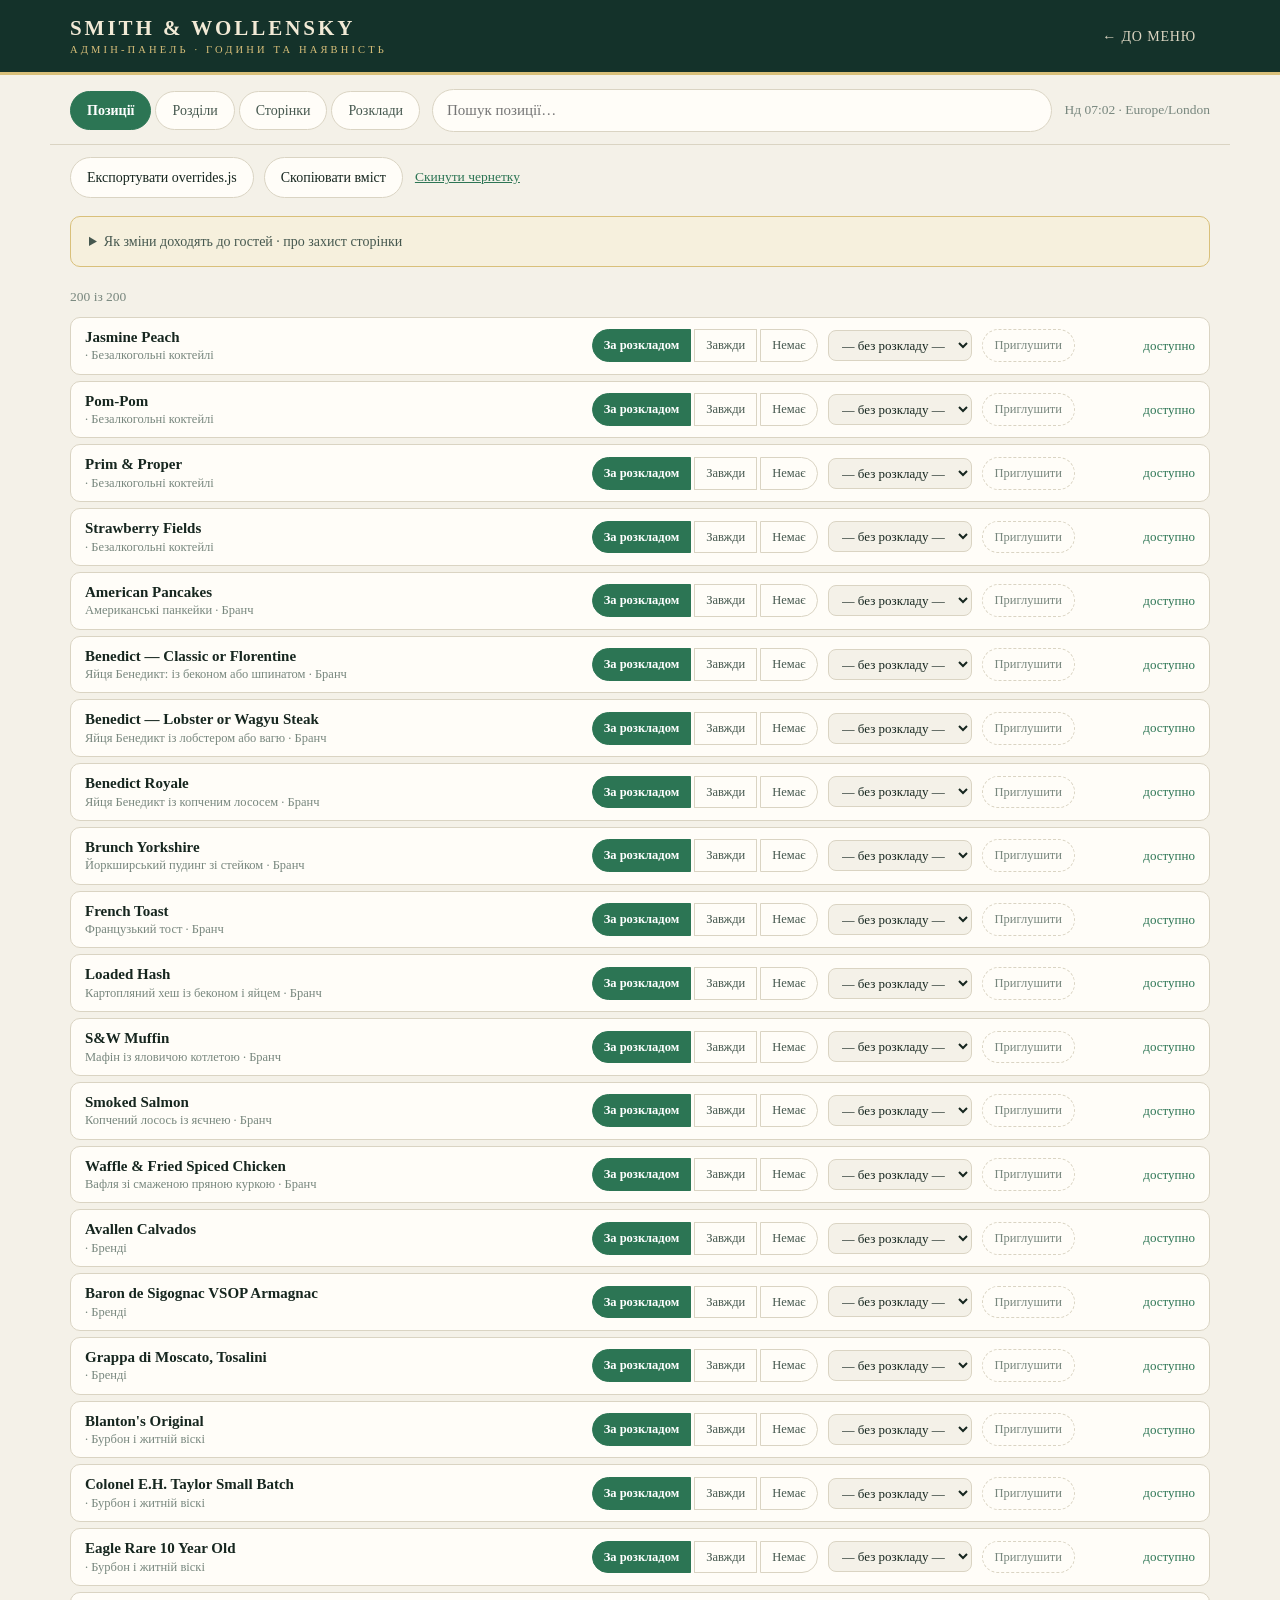
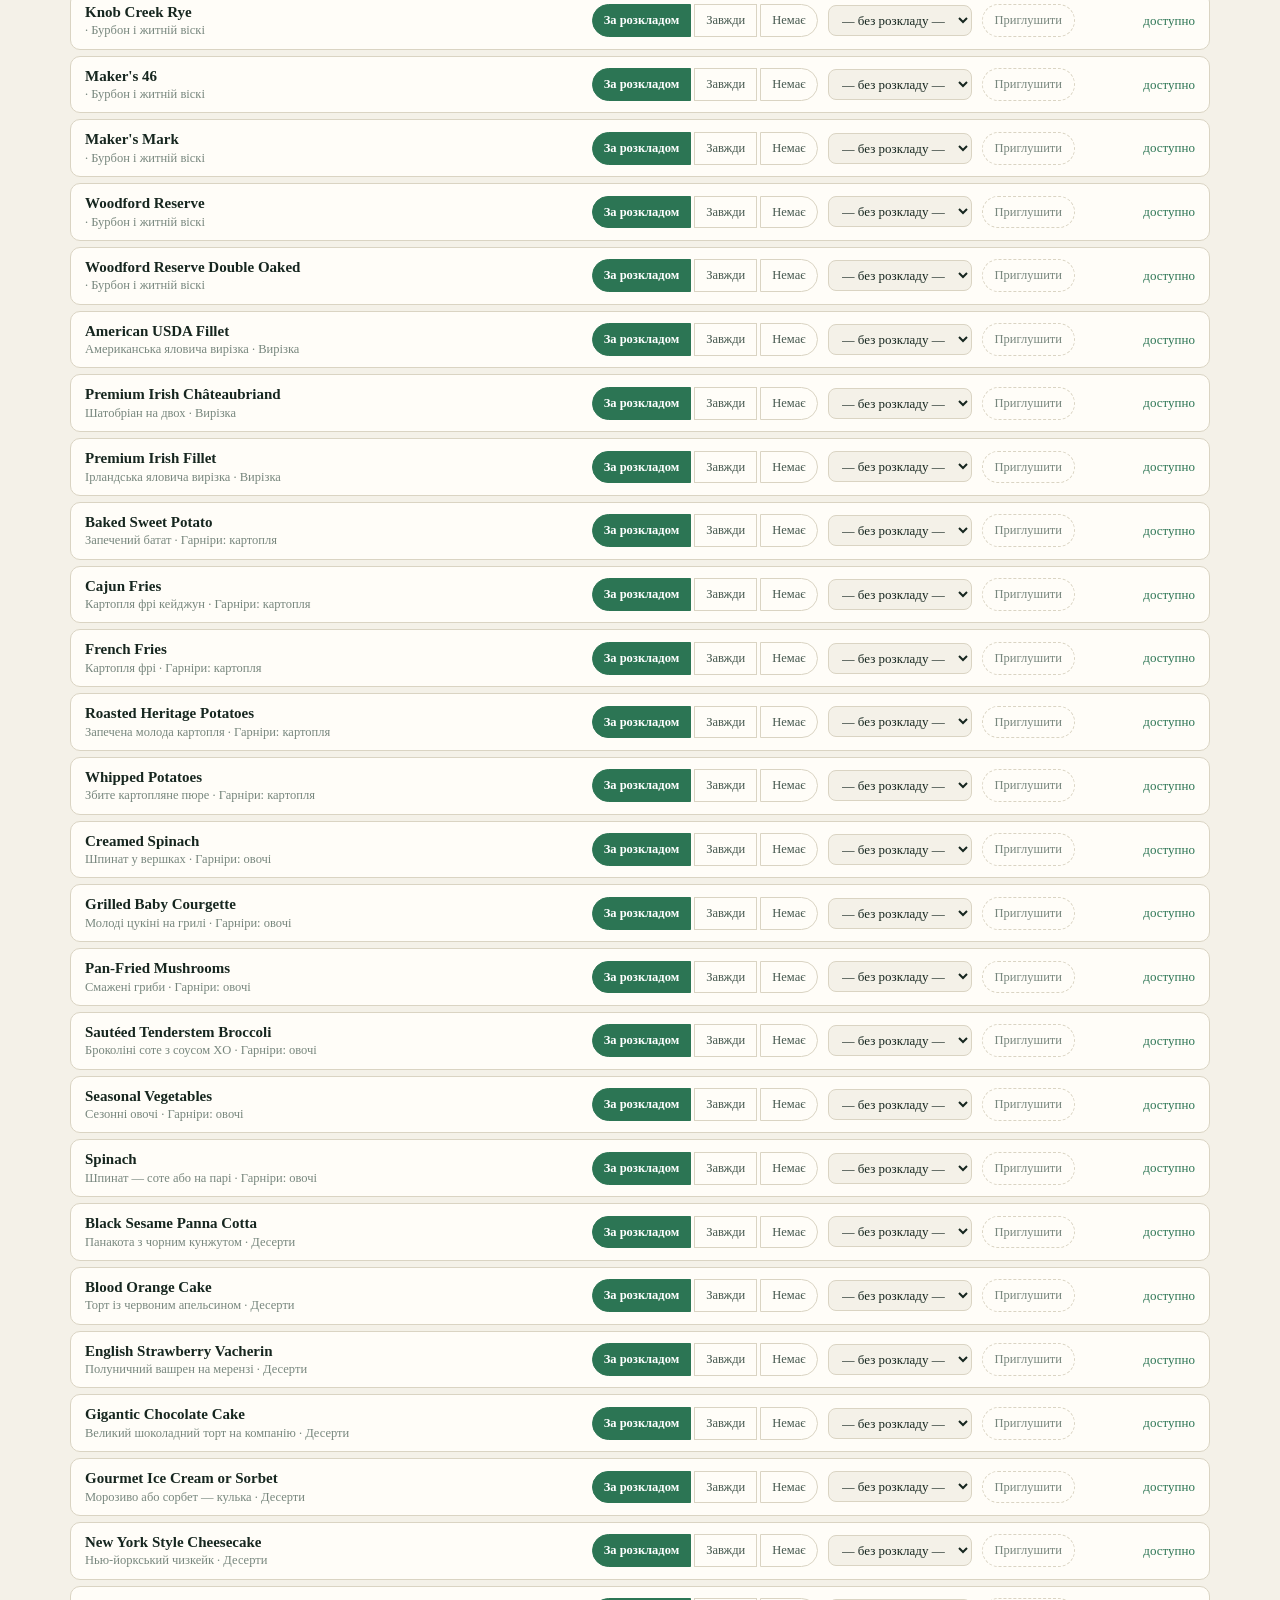
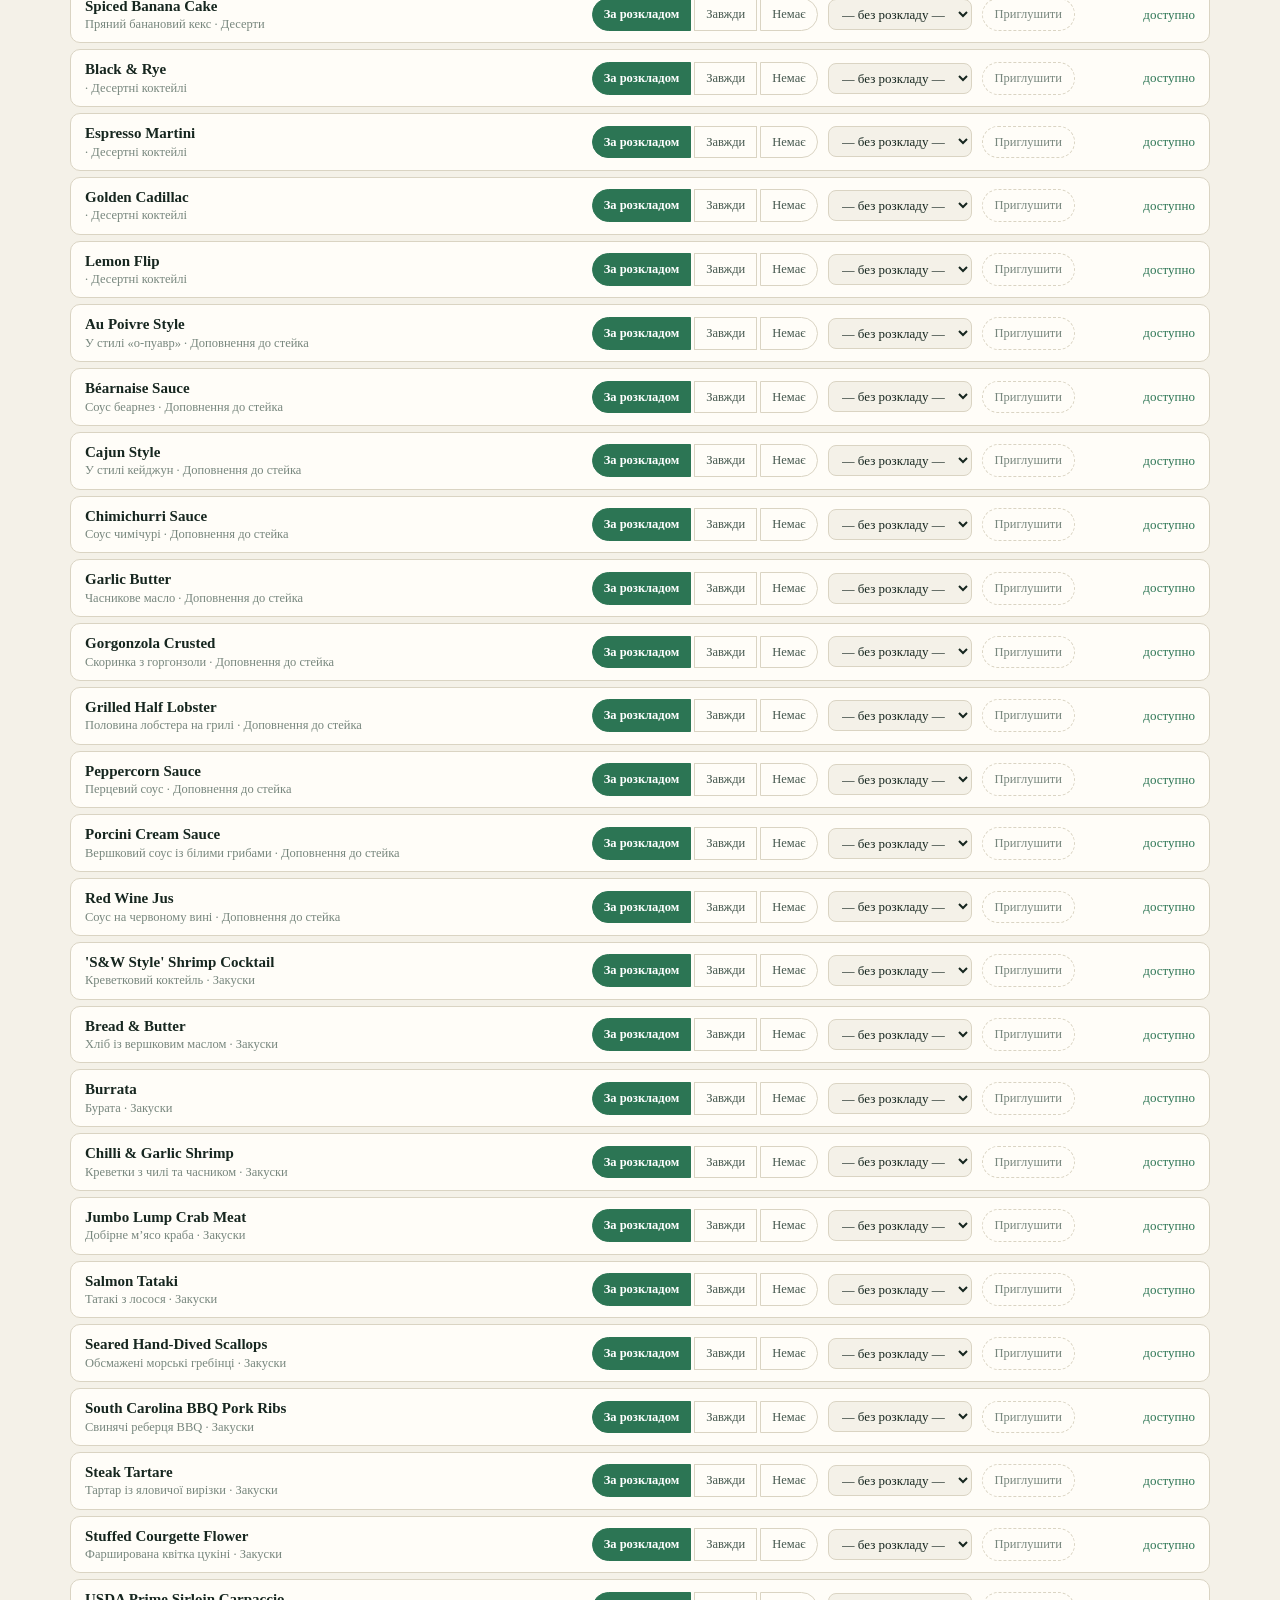
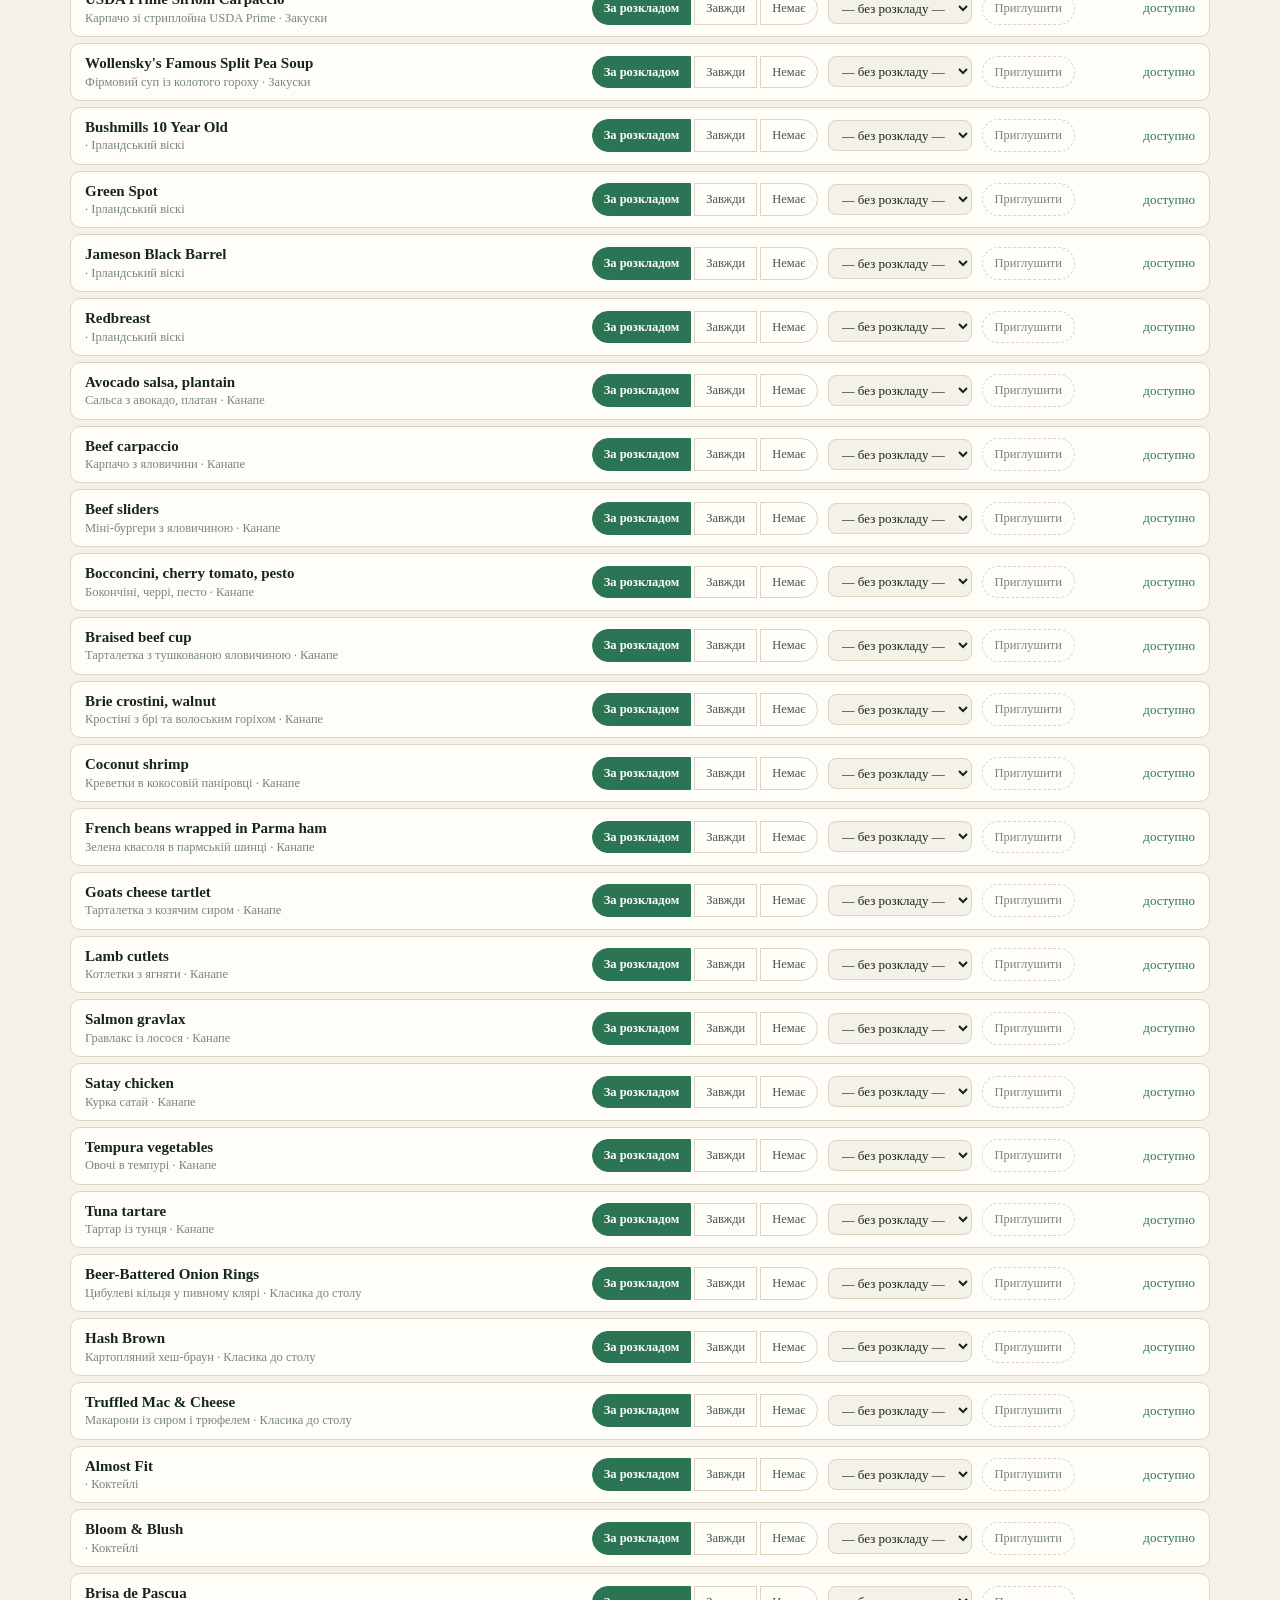
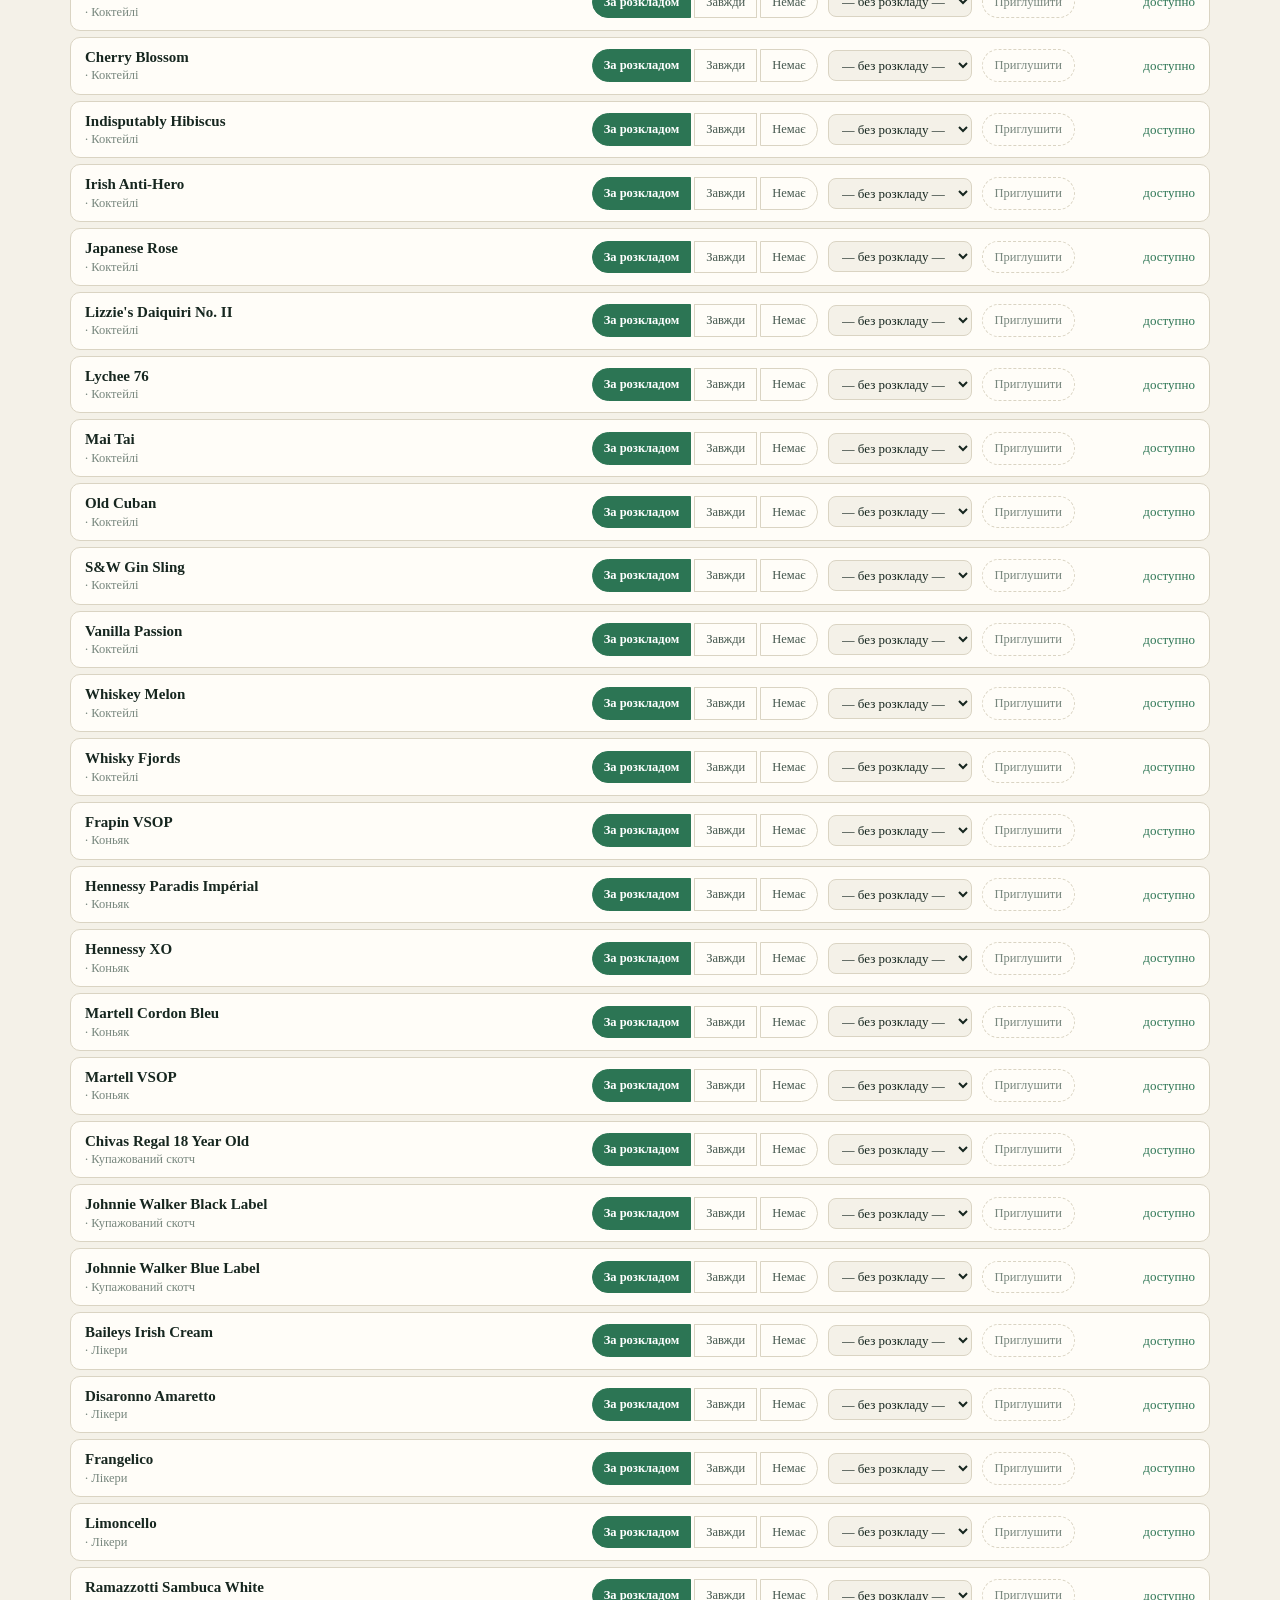
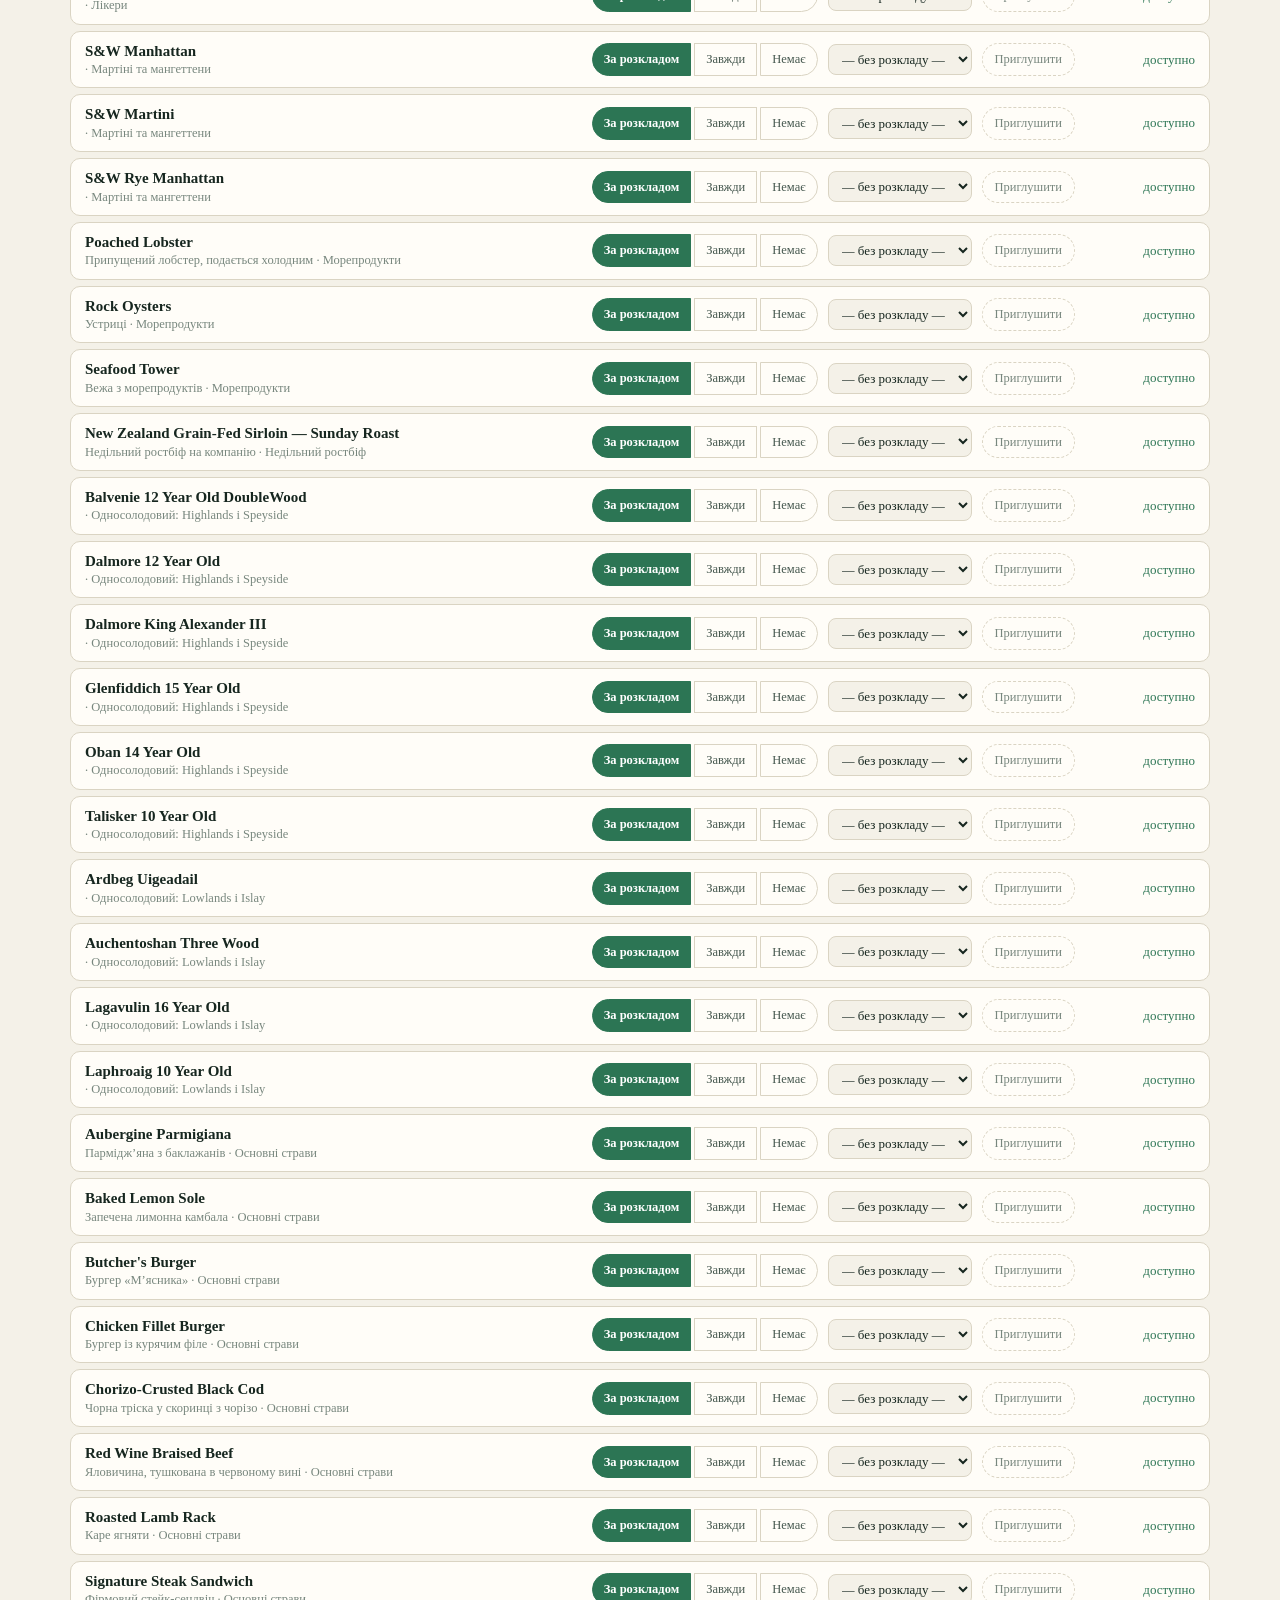
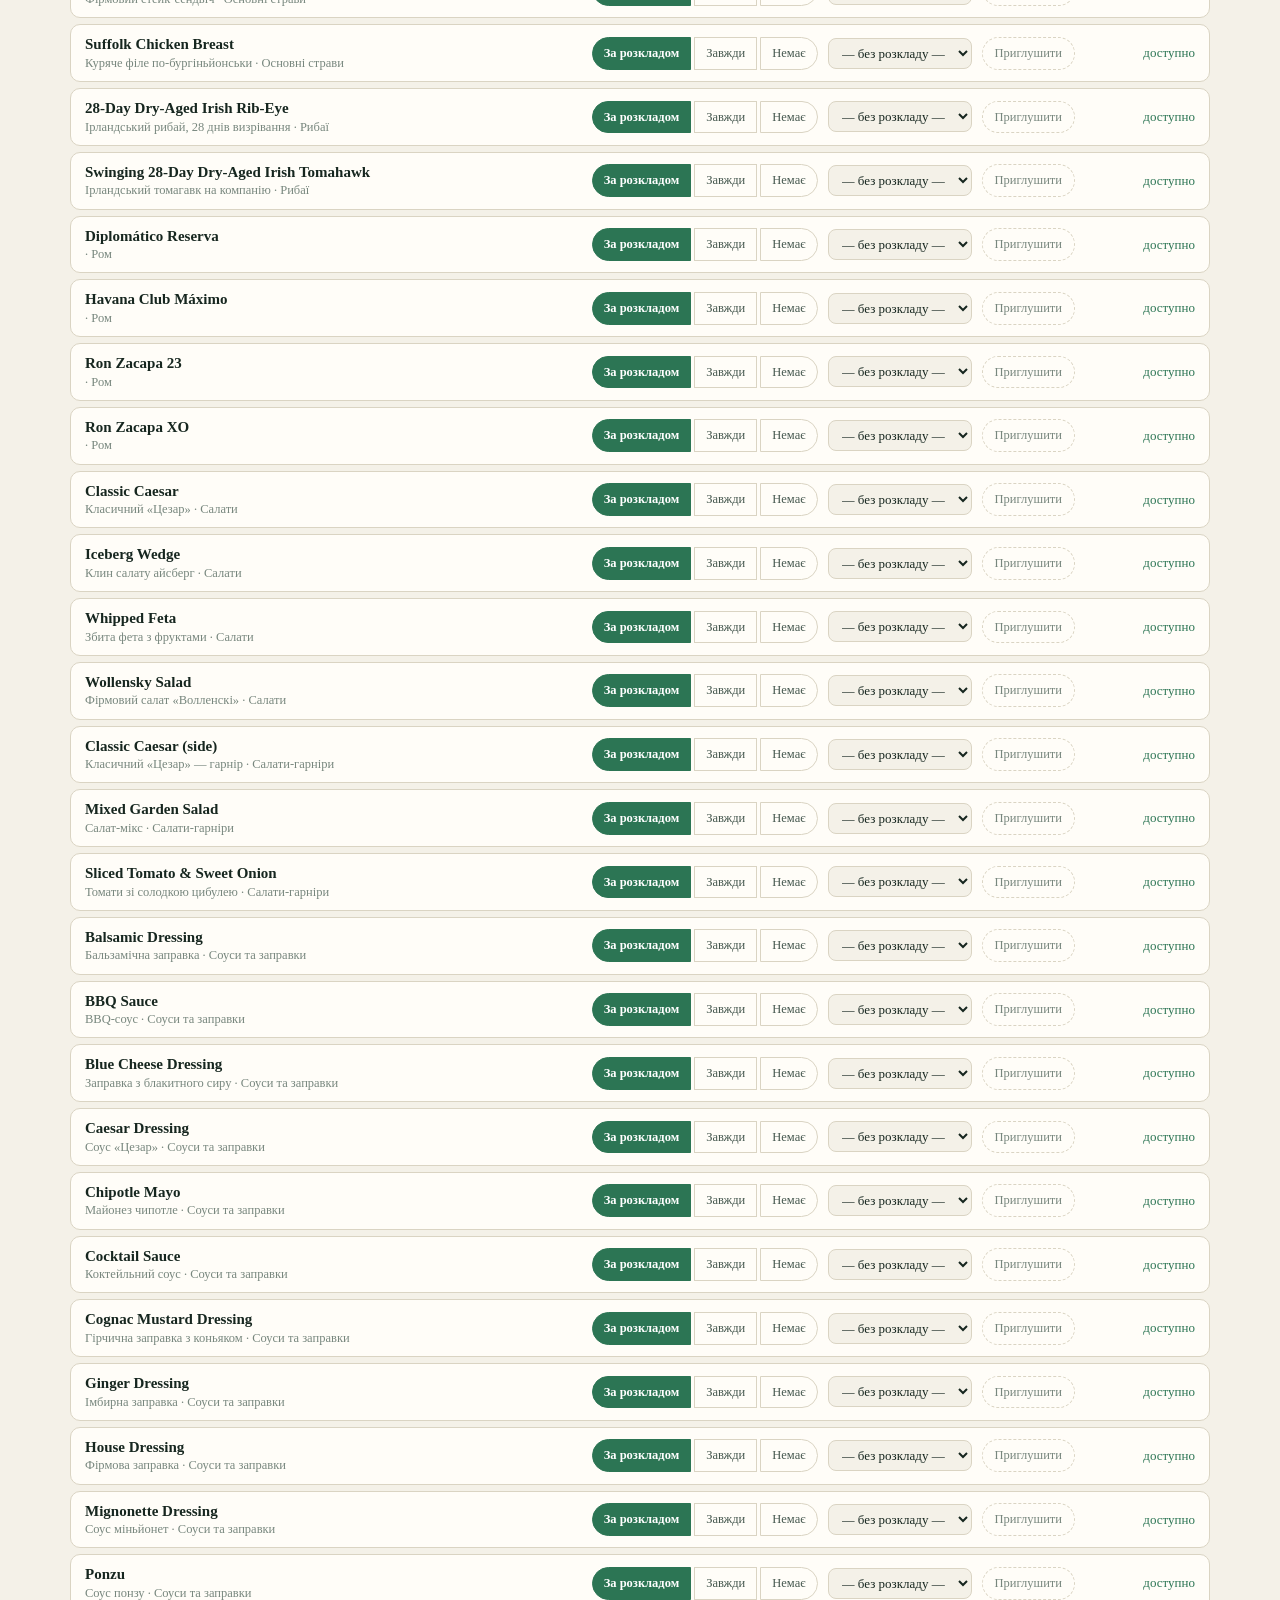
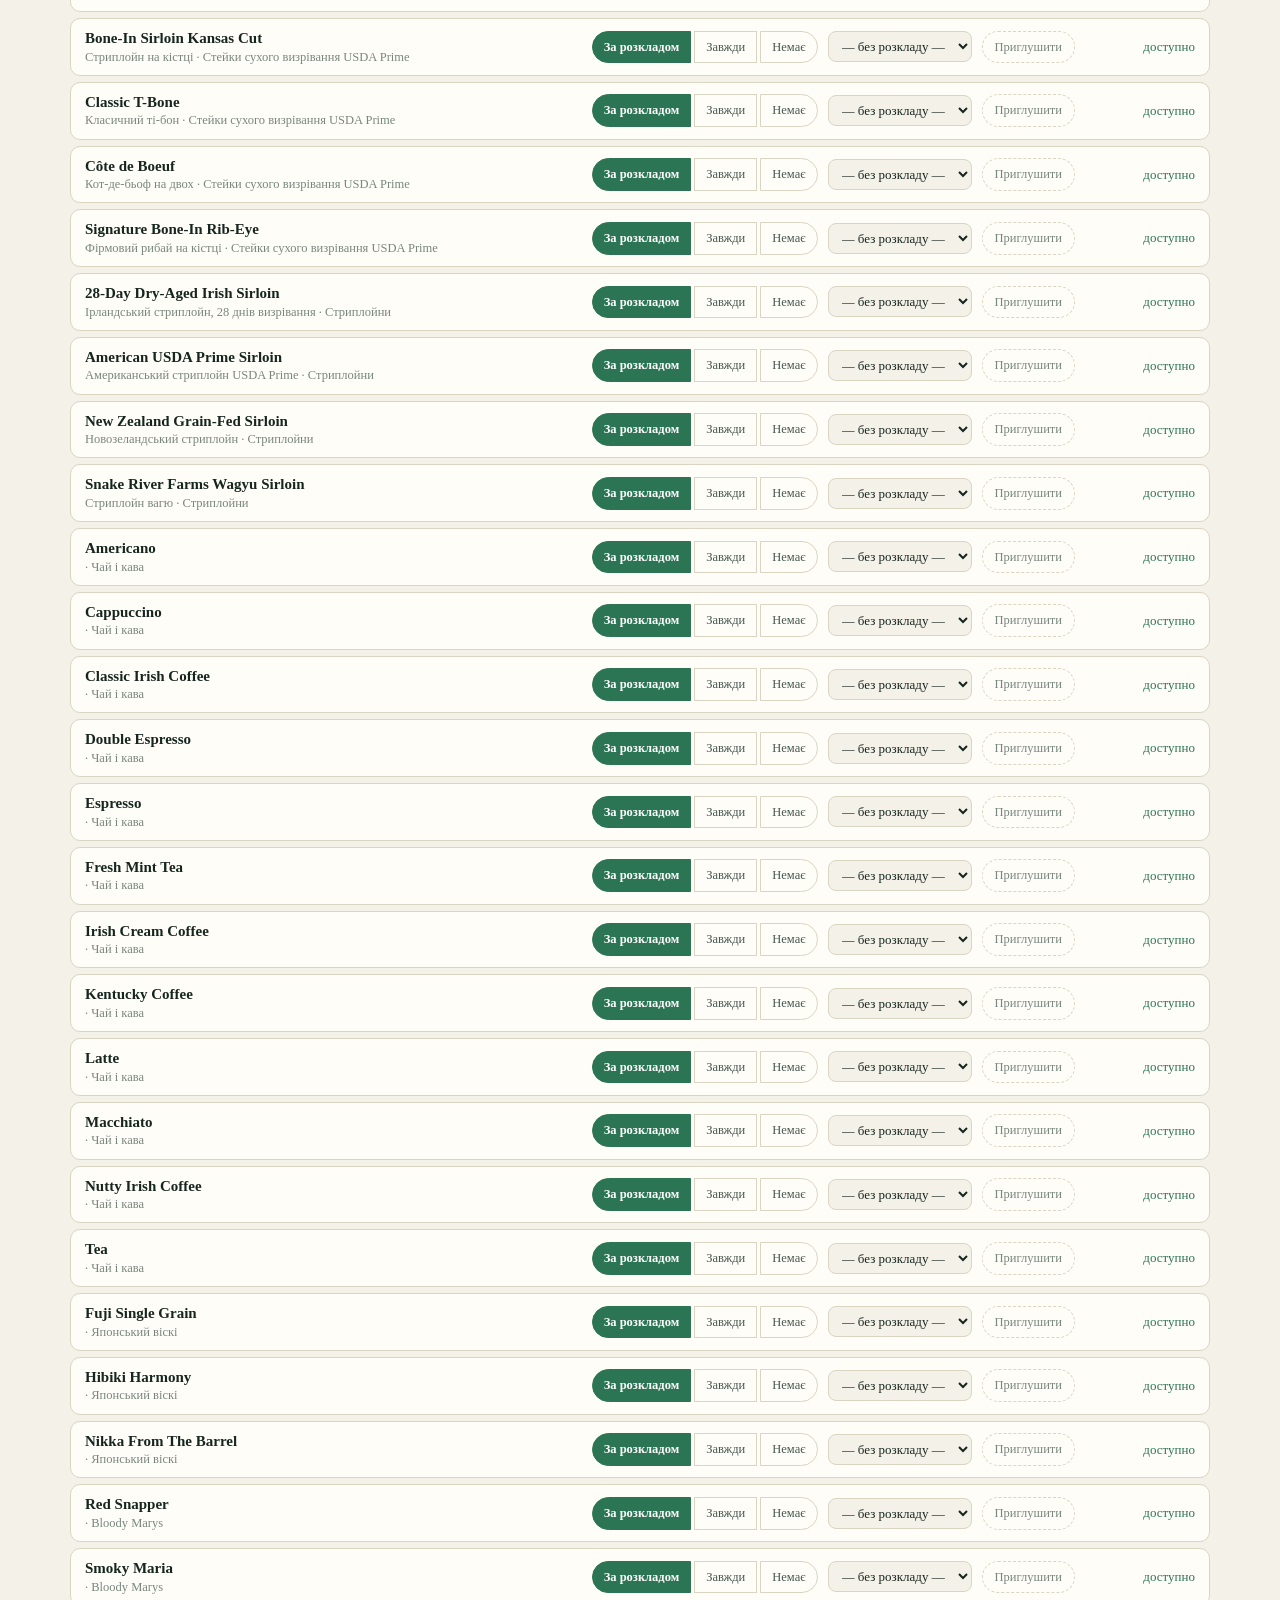
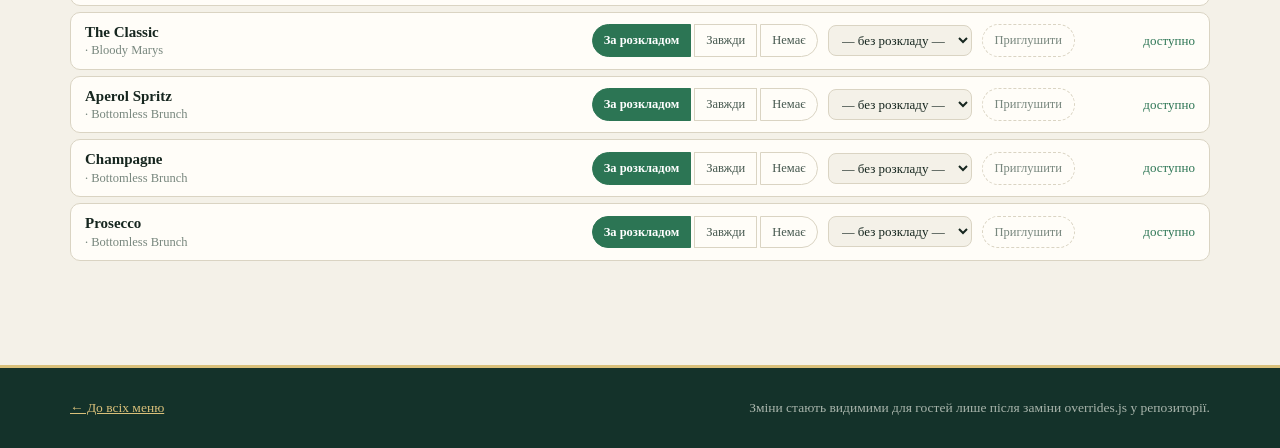
==== commit 523f4a21: "Make the admin panel usable on a phone Opened on an iPhone, the panel put roughly a screen and a hal" ====
--- a/admin.html
+++ b/admin.html
@@ -23,19 +23,7 @@
 
 <main class="wrap">
 
-  <div class="notice">
-    <b>Як це працює.</b> Панель не пише на сервер. Усе, що ви тут міняєте,
-    одразу діє <b>лише у вашому браузері</b> — зручно, щоб подивитися результат.
-    Щоб зміни побачили гості, натисніть <b>Експортувати</b>, покладіть отриманий
-    файл замість <code>assets/overrides.js</code> і запуште — за хвилину сайт
-    оновиться в усіх. Кнопка <b>Скинути</b> прибирає локальну чернетку.
-  </div>
-
-  <div class="notice" style="border-color:var(--danger);color:var(--ink-soft)">
-    <b>Ця сторінка нічим не захищена.</b> Вона просто не має посилань з меню й
-    закрита від пошуковиків. Хто знає адресу — зайде. Без сервера інакше не буде.
-  </div>
-
+  <!-- керування нагорі: у залі його відкривають, щоб швидко щось закрити -->
   <div class="abar">
     <div class="atabs">
       <button class="atab on" data-tab="items" type="button">Позиції</button>
@@ -53,6 +41,17 @@
     <button id="reset" class="clear-btn" type="button">Скинути чернетку</button>
   </div>
   <textarea id="dump" class="adump" readonly style="display:none"></textarea>
+
+  <details class="anote">
+    <summary>Як зміни доходять до гостей · про захист сторінки</summary>
+    <p><b>Панель не пише на сервер.</b> Усе, що ви тут міняєте, одразу діє
+      <b>лише у вашому браузері</b> — зручно, щоб подивитися результат. Щоб зміни
+      побачили гості, натисніть <b>Експортувати</b> (або <b>Скопіювати вміст</b>),
+      покладіть це замість <code>assets/overrides.js</code> і запуште — за хвилину
+      сайт оновиться в усіх. <b>Скинути</b> прибирає локальну чернетку.</p>
+    <p><b>Сторінка нічим не захищена.</b> Вона просто не має посилань з меню й
+      закрита від пошуковиків. Хто знає адресу — зайде. Без сервера інакше не буде.</p>
+  </details>
 
   <div id="panel"></div>
 </main>
--- a/assets/styles.css
+++ b/assets/styles.css
@@ -418,7 +418,20 @@
 
 /* -------------------------------------------------------- адмін-панель --- */
 .admin main { padding-bottom: 40px; }
-.abar { display: flex; gap: 12px; align-items: center; flex-wrap: wrap; margin: 24px 0 12px; }
+.abar {
+  display: flex; gap: 12px; align-items: center; flex-wrap: wrap;
+  margin: 0 -20px 12px; padding: 14px 20px 12px;
+  position: sticky; top: 0; z-index: 20;
+  background: color-mix(in srgb, var(--paper) 94%, transparent);
+  backdrop-filter: blur(8px); border-bottom: 1px solid var(--rule);
+}
+.anote {
+  background: var(--warn-bg); border: 1px solid var(--gold-soft);
+  border-radius: var(--radius); padding: 4px 18px; margin: 0 0 20px; font-size: 14.5px;
+}
+.anote summary { cursor: pointer; padding: 10px 0; color: var(--ink-soft); font-size: 14px; }
+.anote summary:hover { color: var(--accent); }
+.anote p { margin: 0 0 12px; color: var(--ink-soft); line-height: 1.5; }
 .atabs { display: flex; gap: 4px; flex-wrap: wrap; }
 .atab {
   font: inherit; font-size: 14px; cursor: pointer; padding: 8px 16px; border-radius: 999px;
@@ -489,9 +502,20 @@
 .scard.new .sname { flex: 1 1 180px; }
 
 @media (max-width: 720px) {
-  .arow { grid-template-columns: 1fr; }
+  /* один рядок — одна позиція, пальцем має влучати з першого разу */
+  .arow { grid-template-columns: 1fr; gap: 12px; padding: 14px; }
   .astatus { text-align: left; }
-  .aclock { margin-left: 0; }
+  .aclock { margin-left: 0; font-size: 12.5px; }
+  .abar { padding-top: 10px; }
+  .atab { padding: 9px 14px; }
+  .astates { width: 100%; }
+  .sbtn { flex: 1; padding: 12px 6px; font-size: 13.5px; }
+  .asel, .mbtn { width: 100%; padding: 11px 12px; }
+  .mbtn { text-align: center; }
+  .dbtn { width: 40px; padding: 11px 0; font-size: 13px; }
+  .stime { flex: 1; min-width: 110px; padding: 10px; }
+  .aactions .filter-toggle { flex: 1 1 auto; }
+  .sched-editor { grid-template-columns: 1fr; }
 }
 
 .empty { text-align: center; color: var(--ink-faint); padding: 50px 0; font-style: italic; }
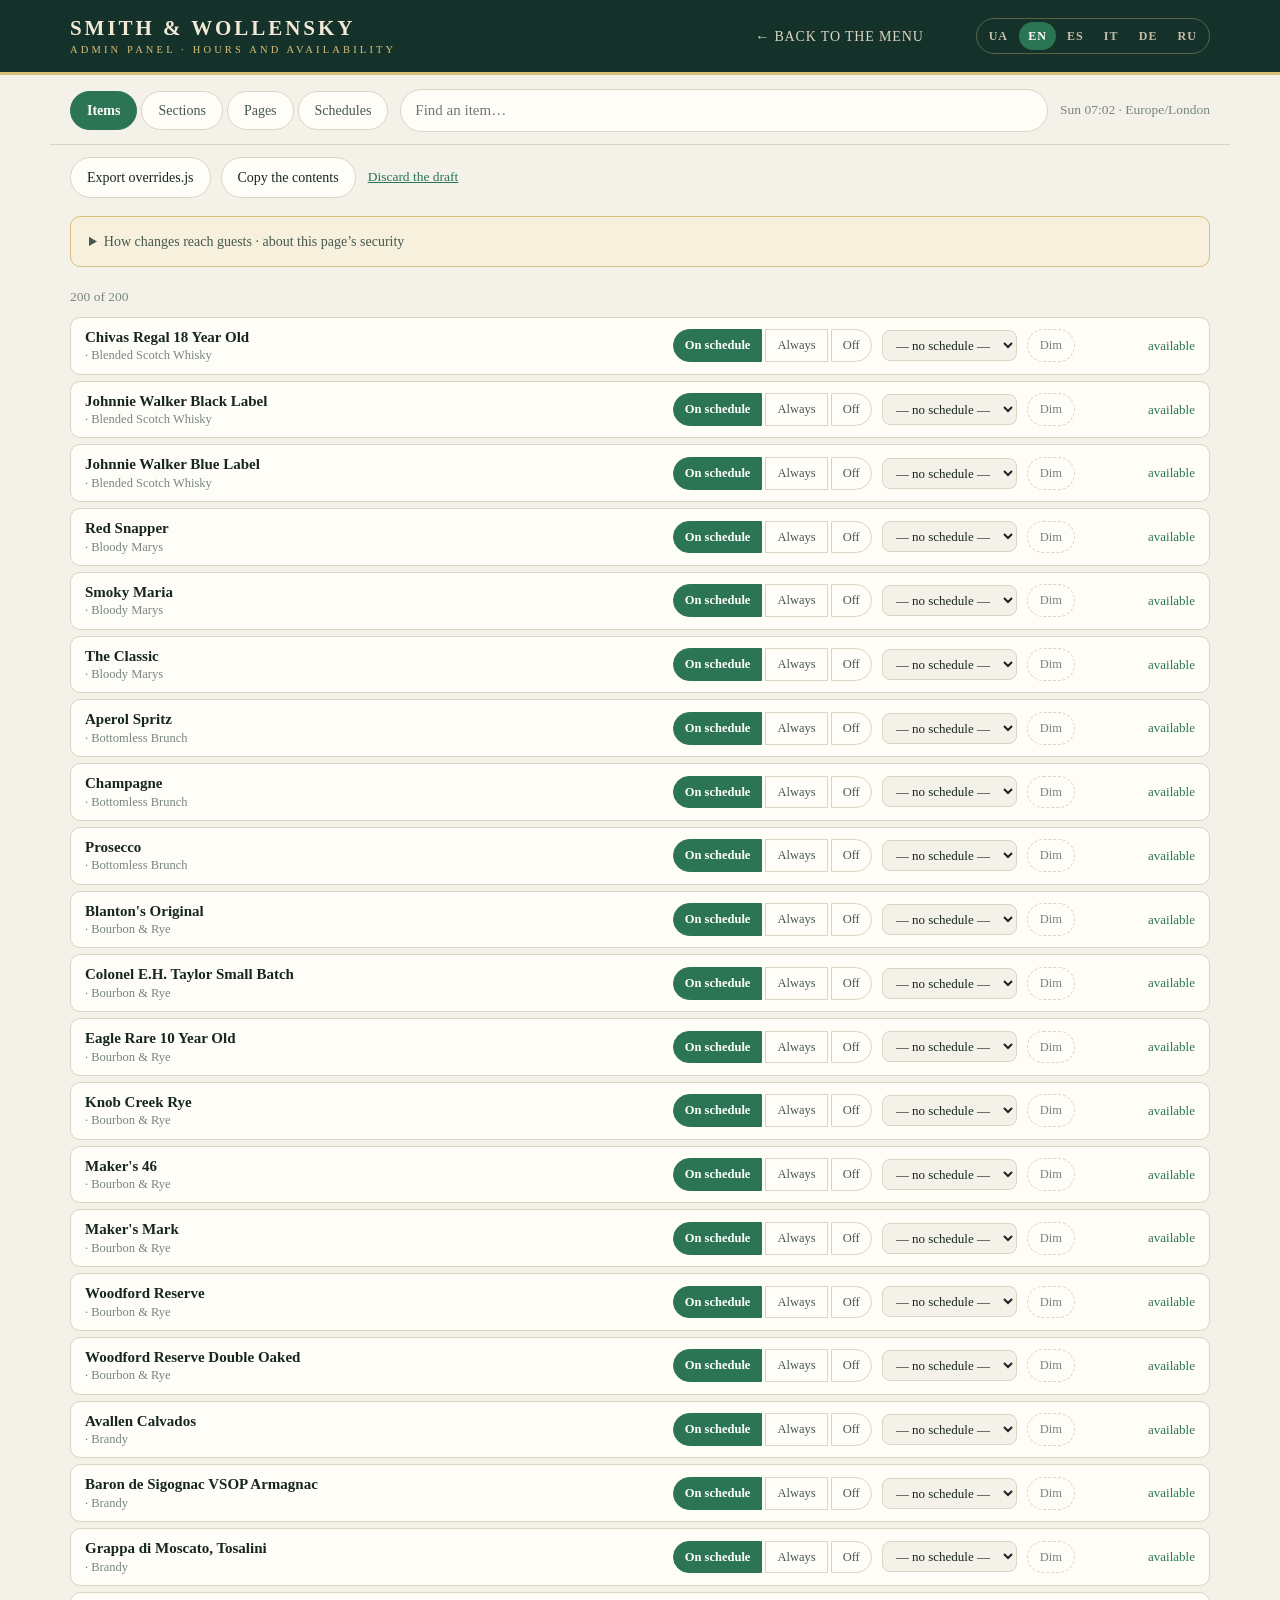
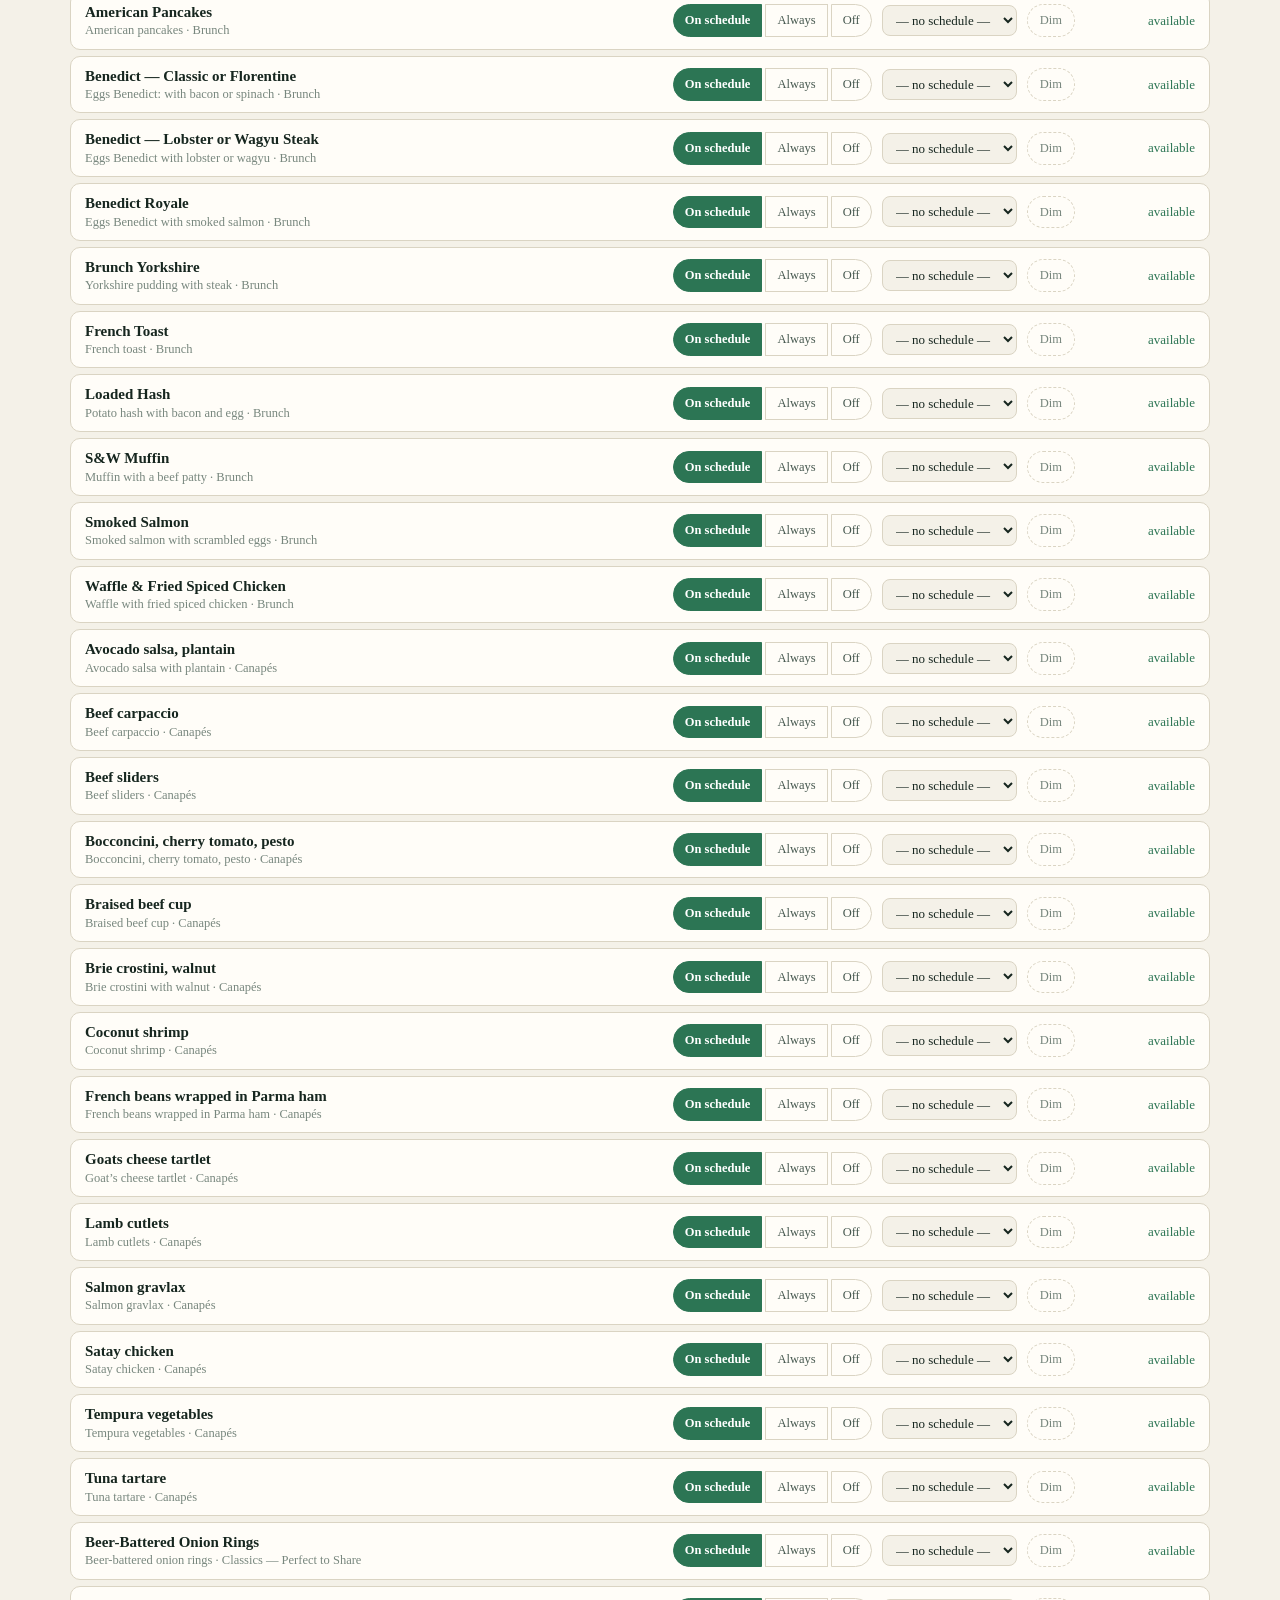
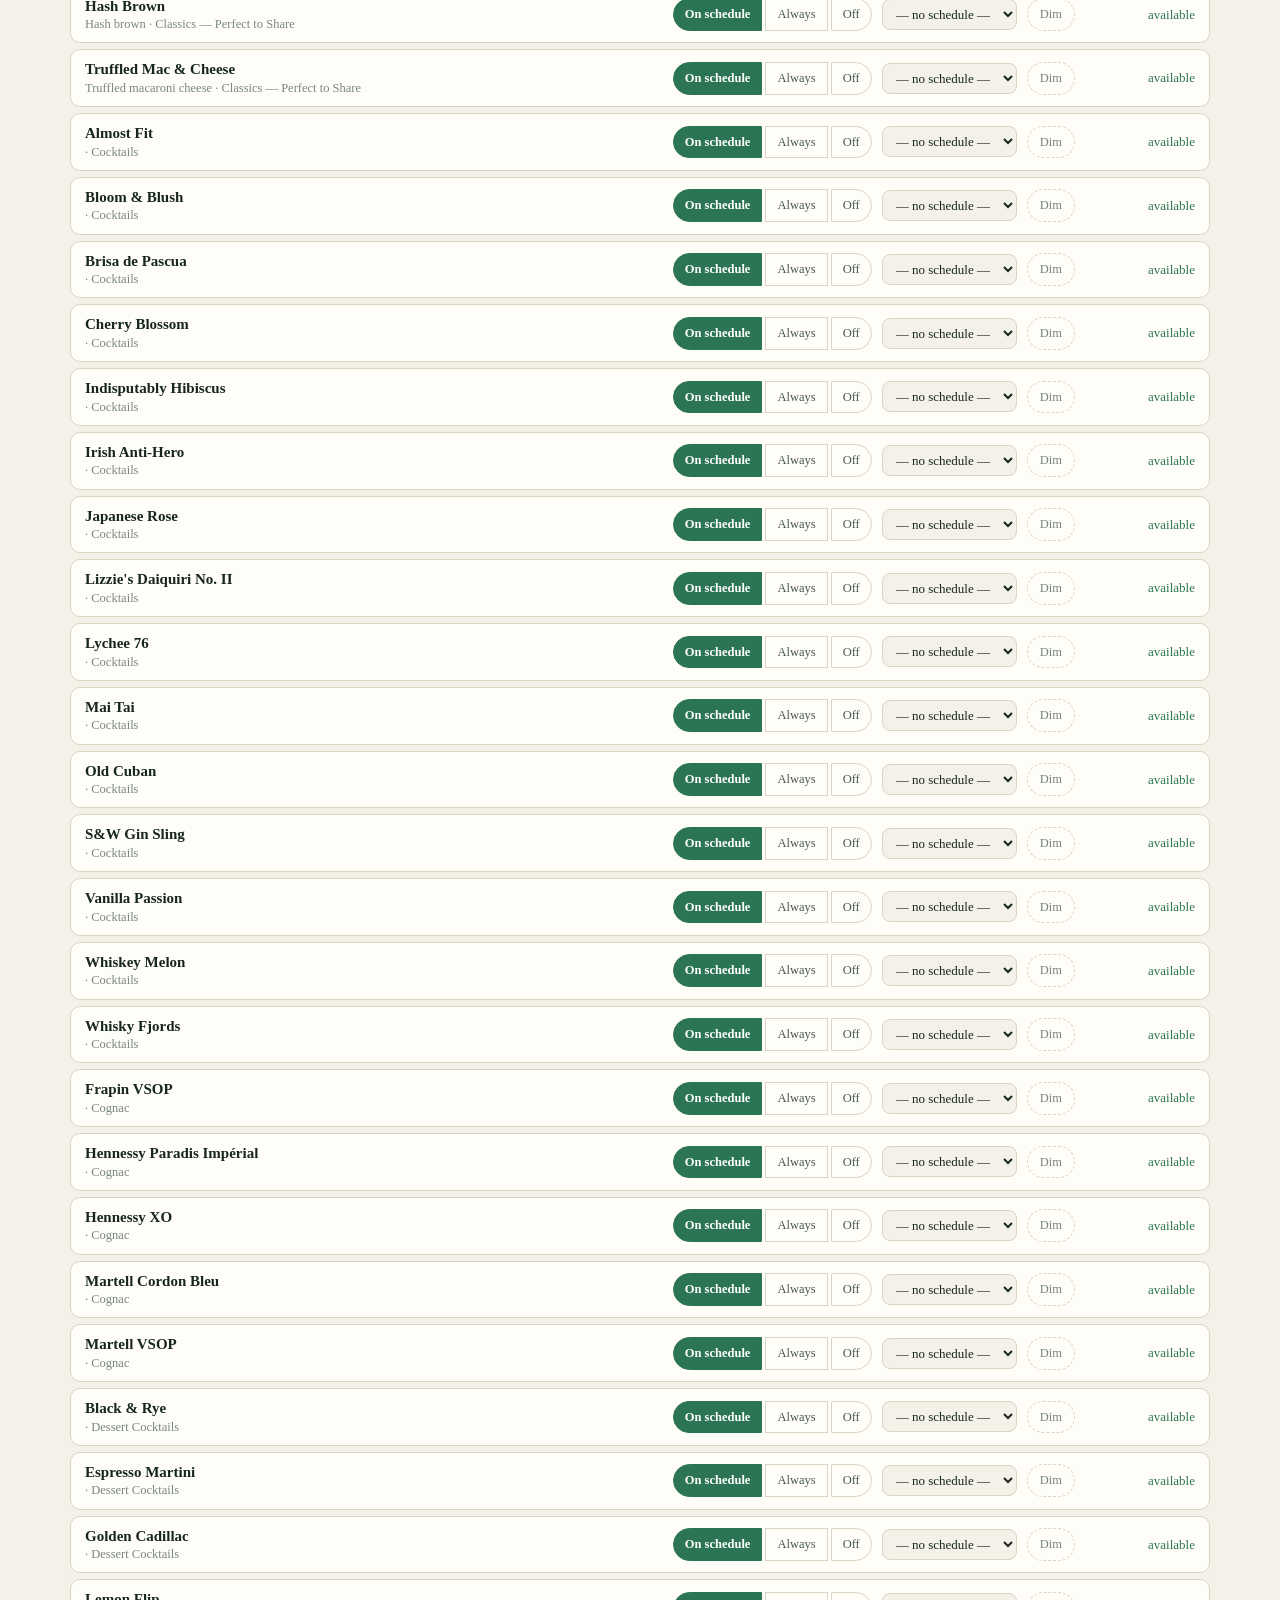
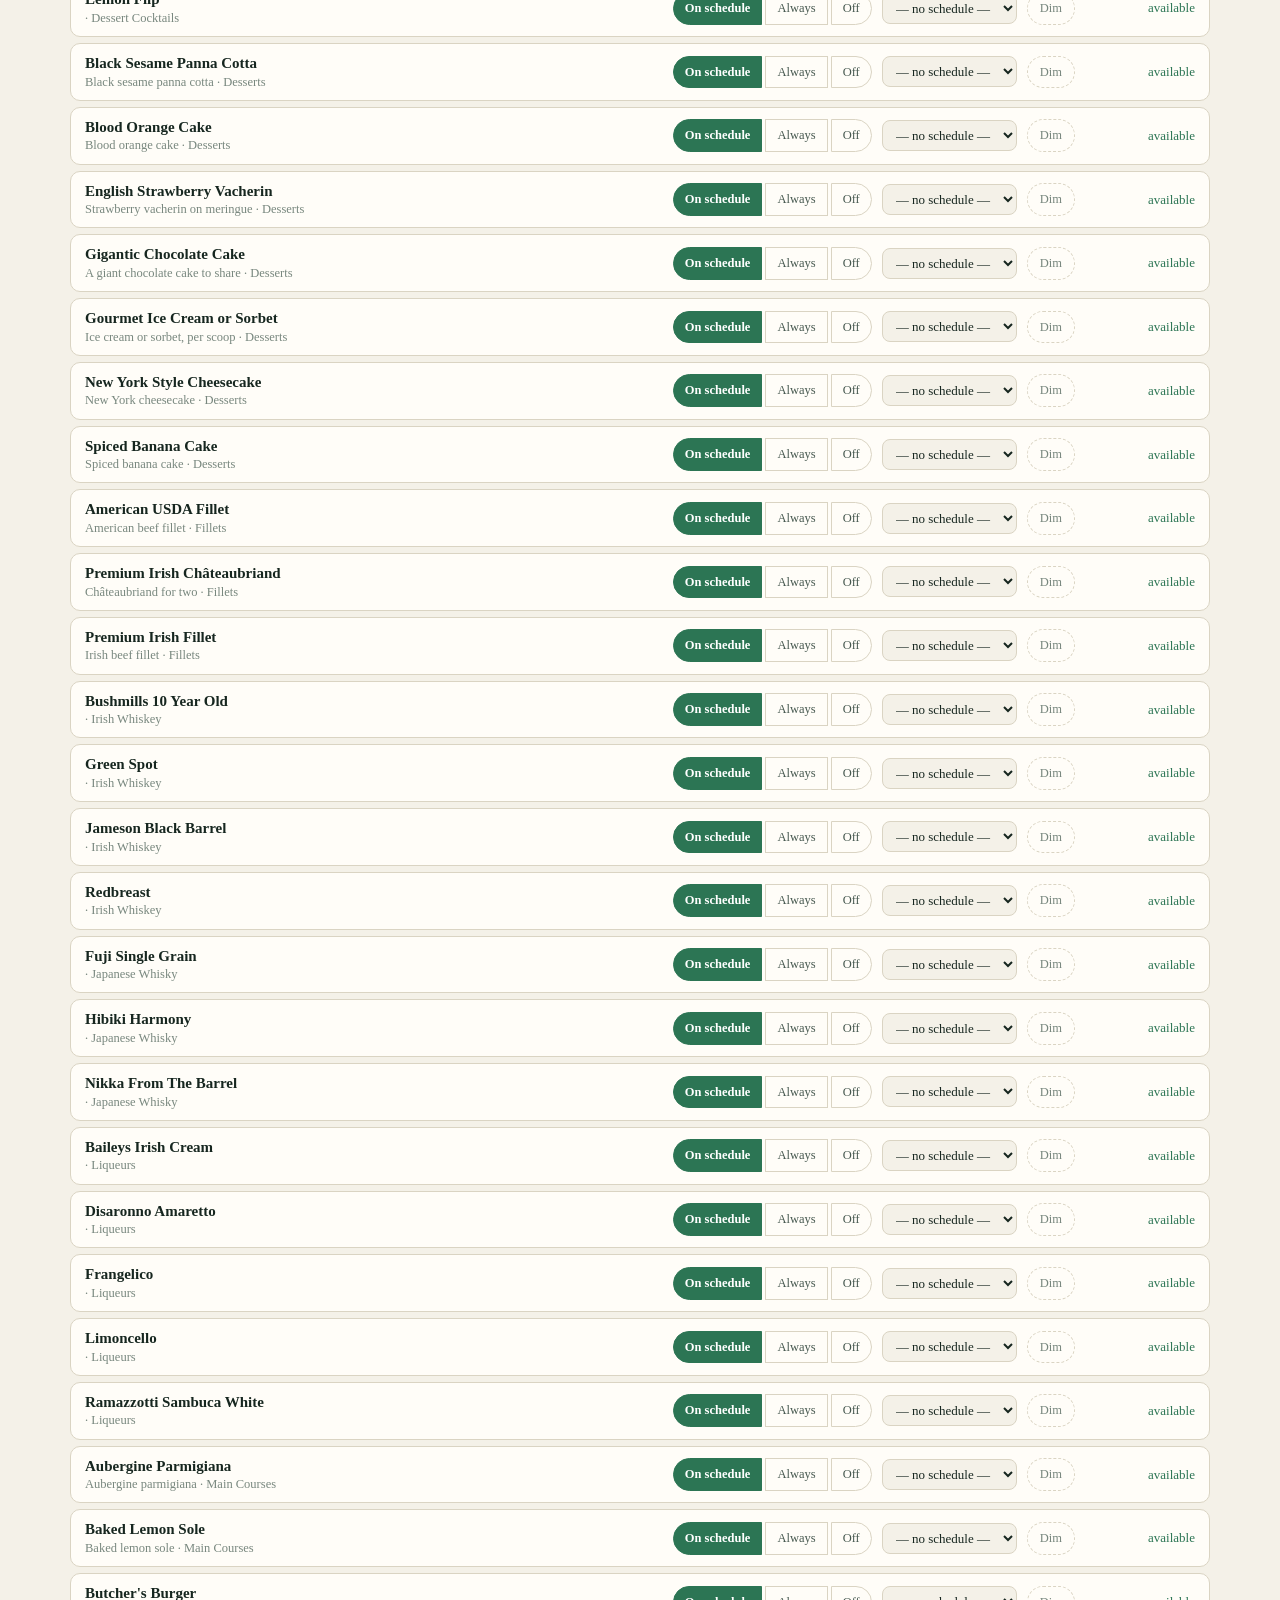
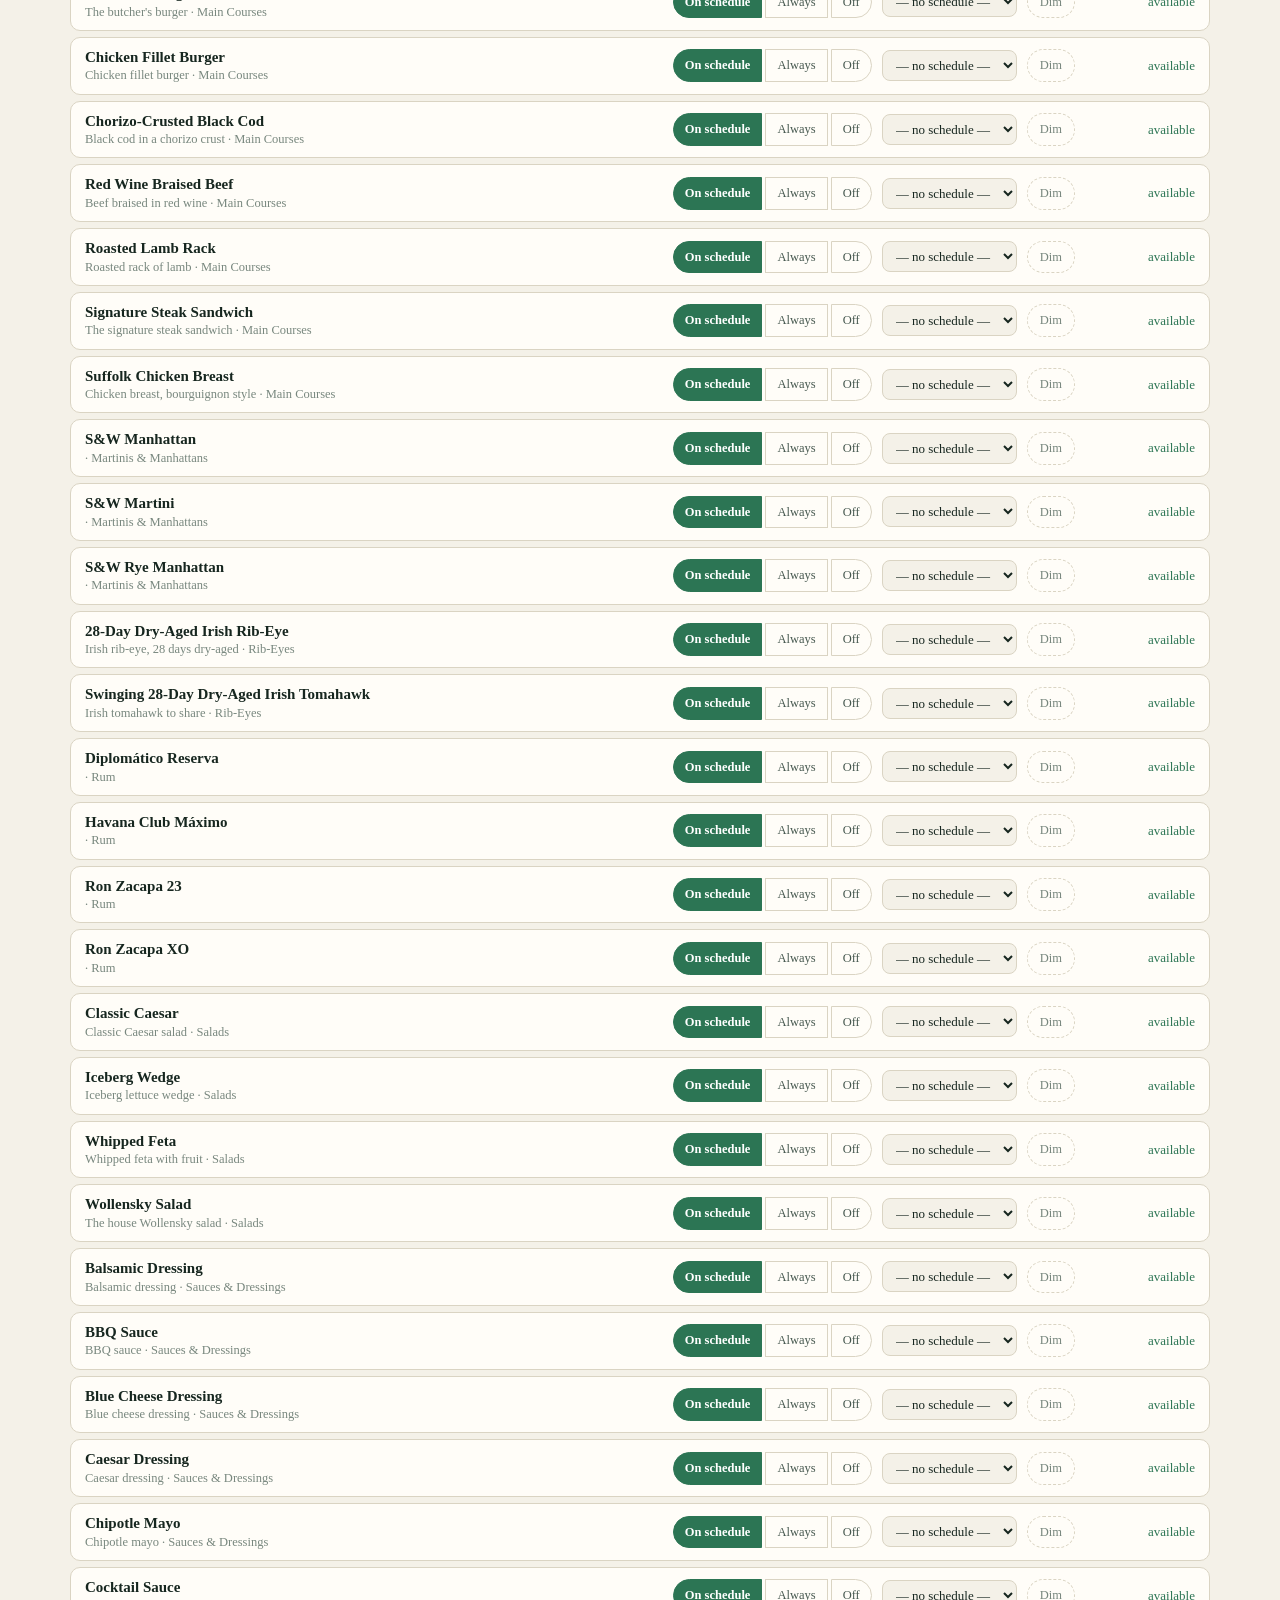
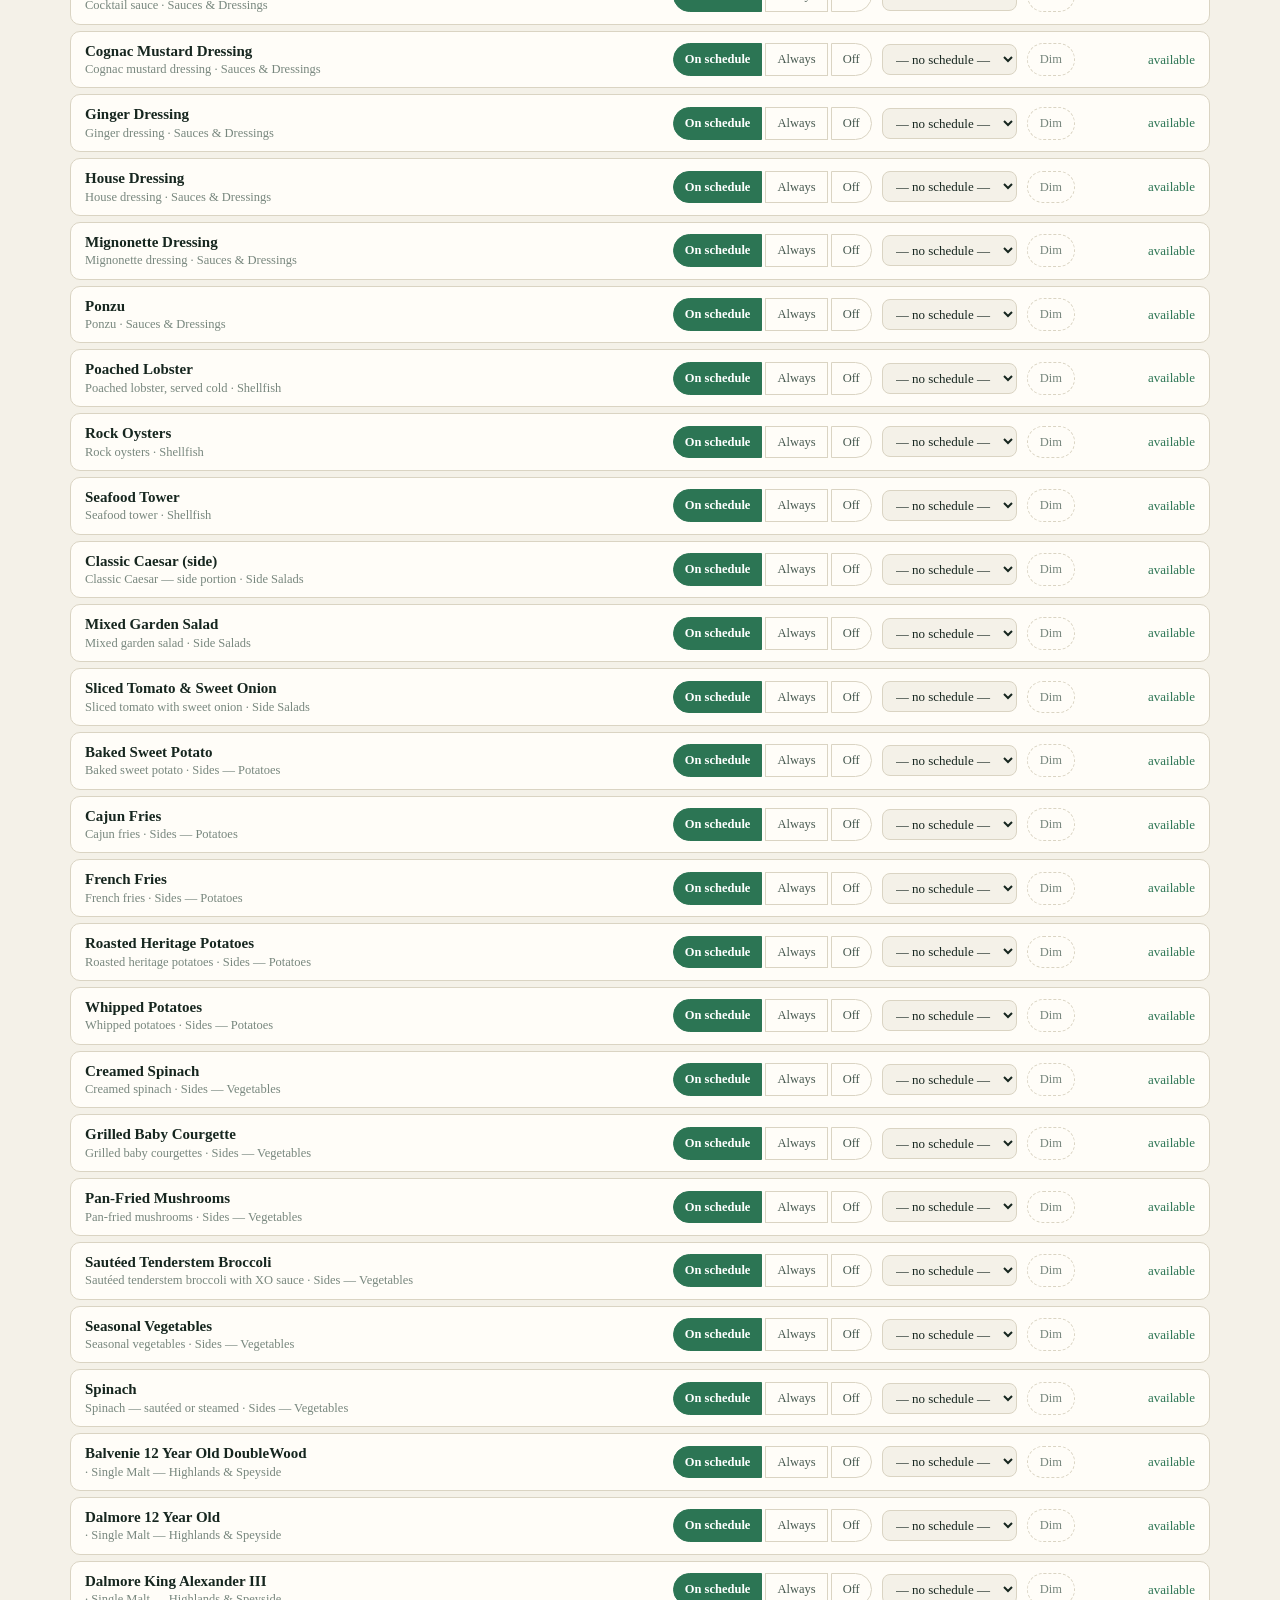
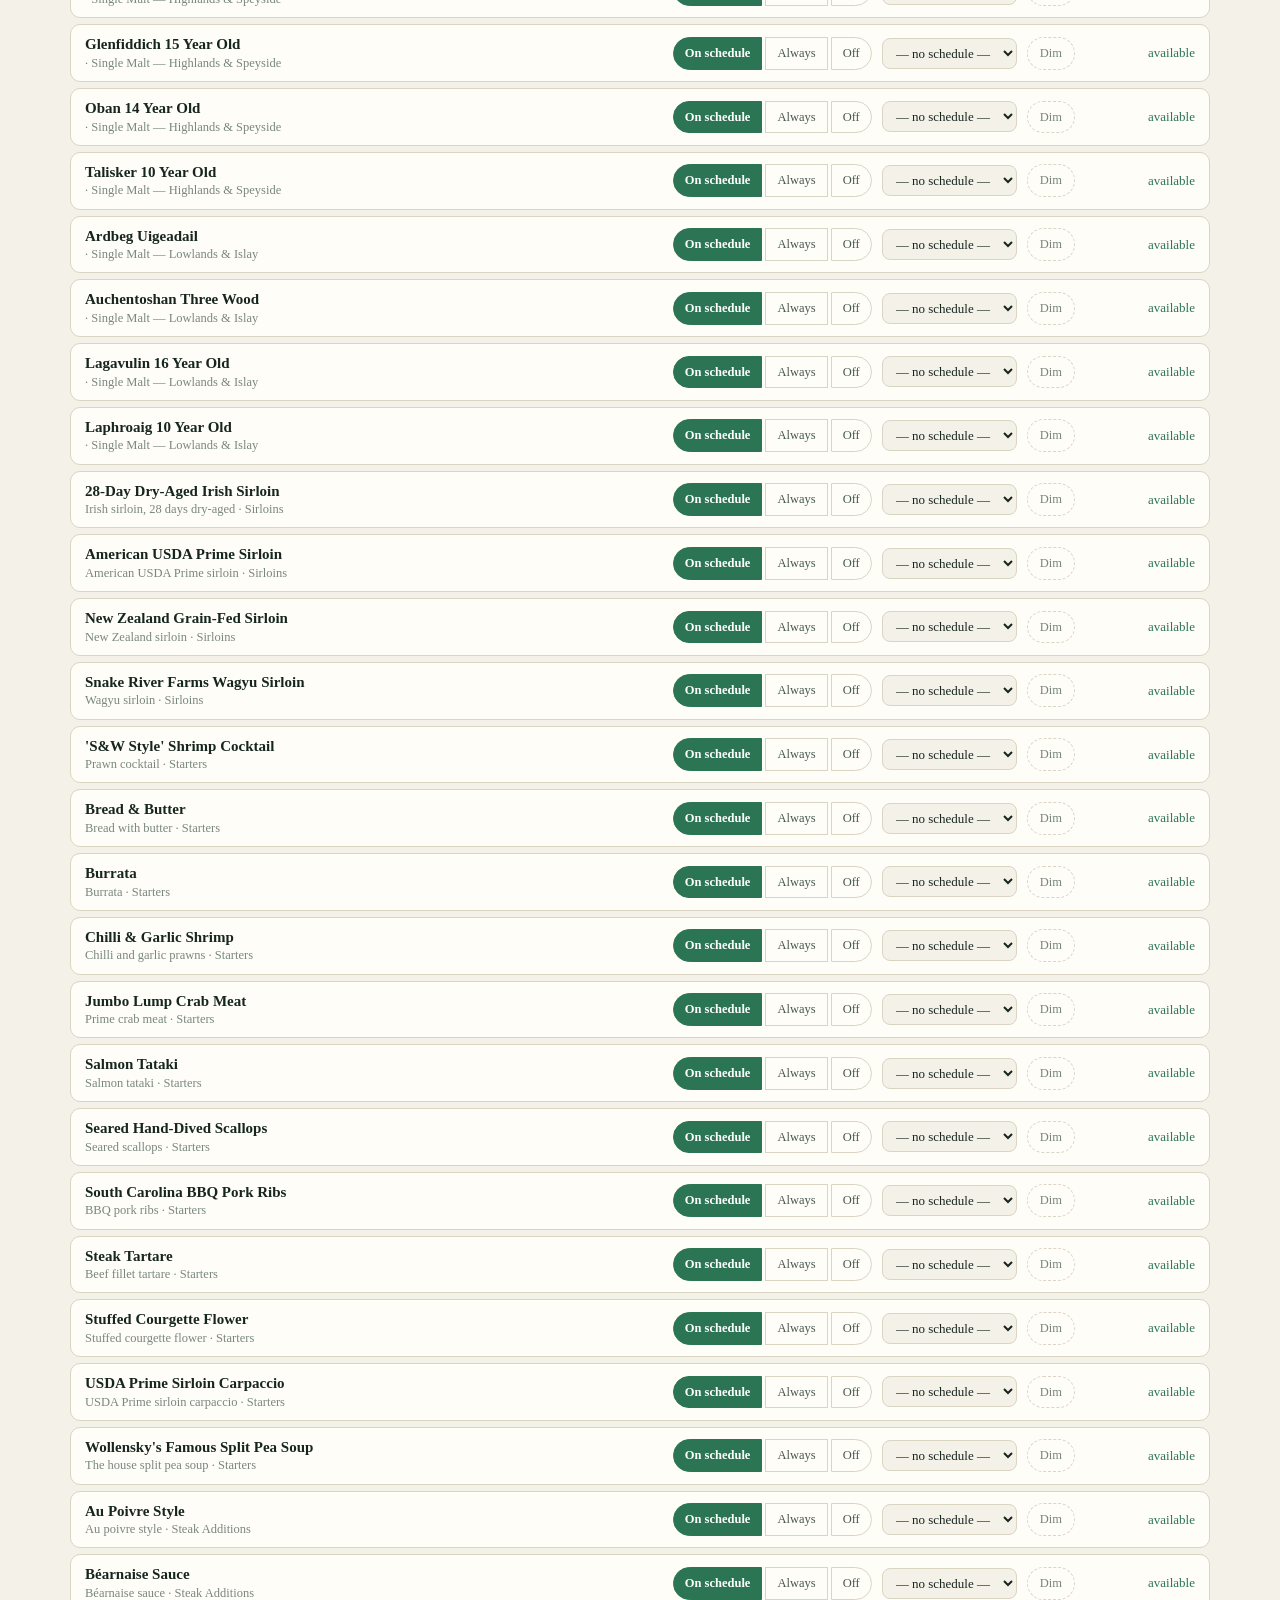
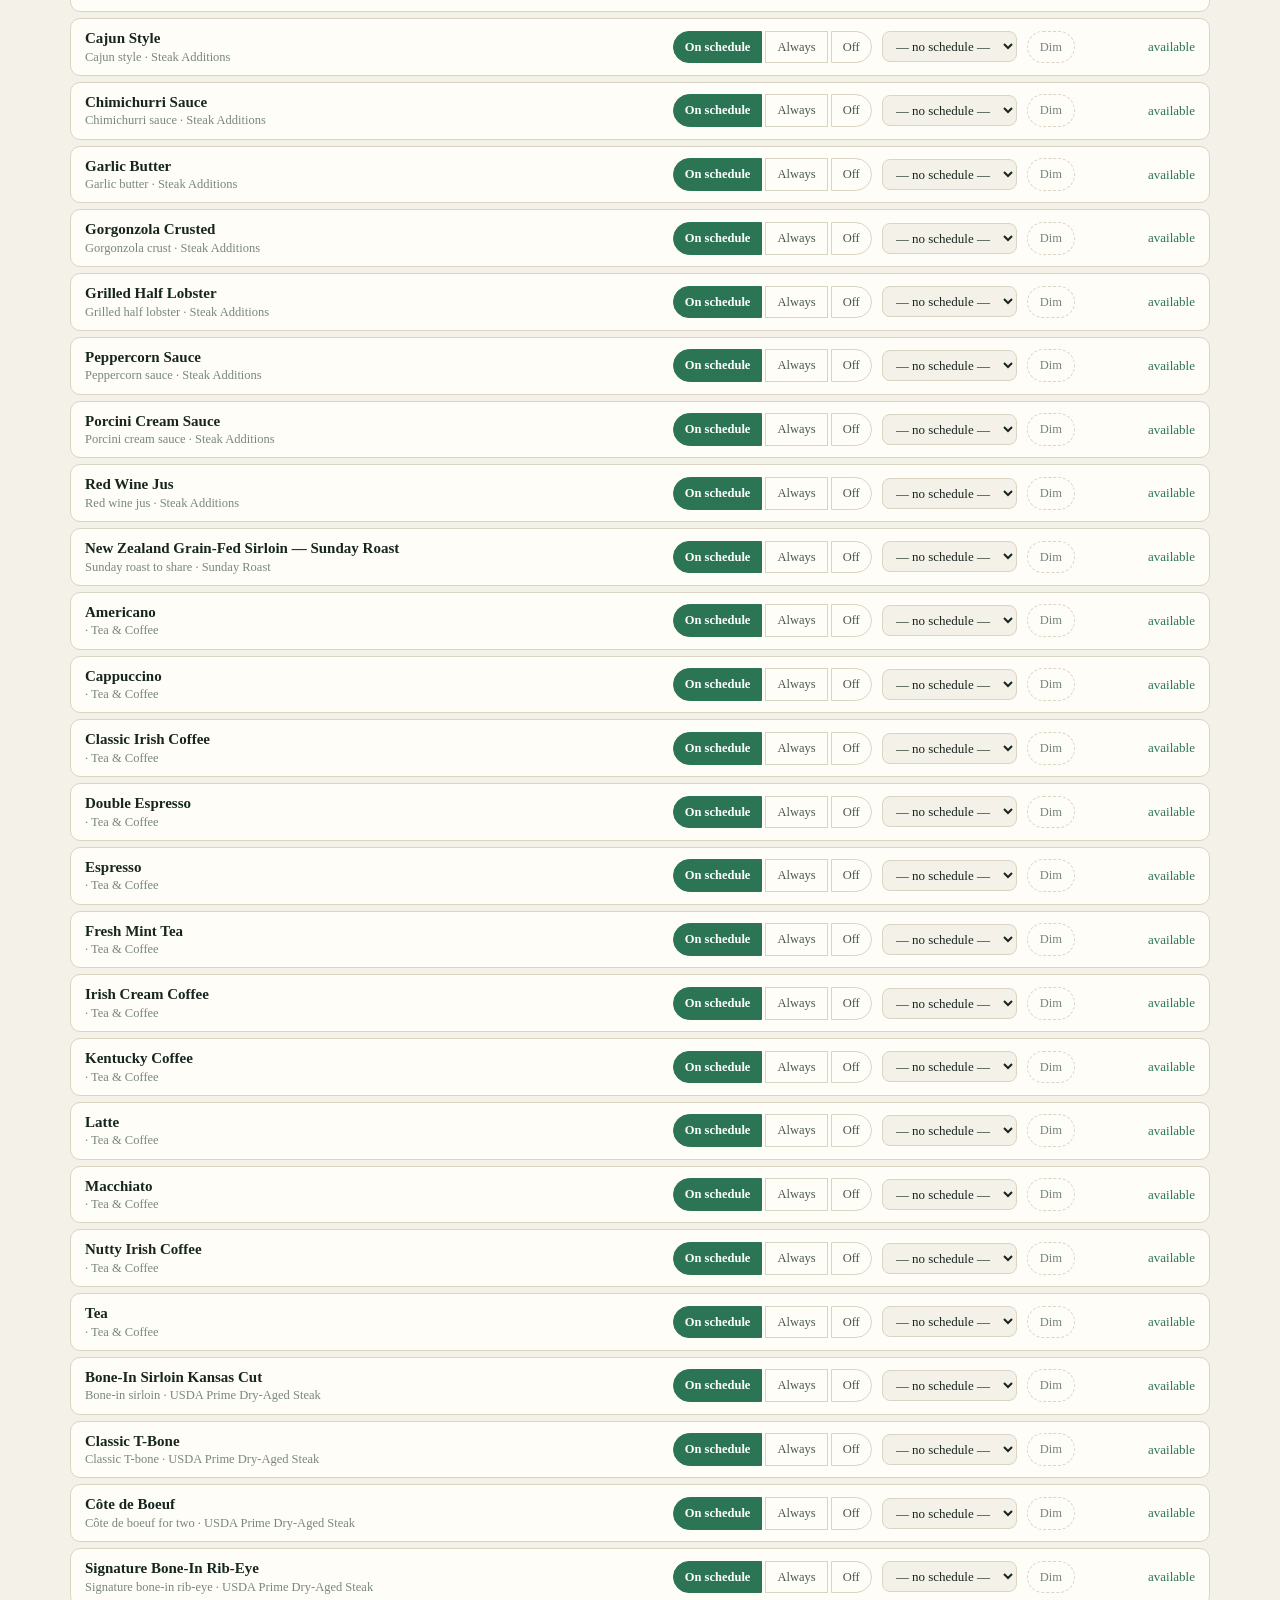
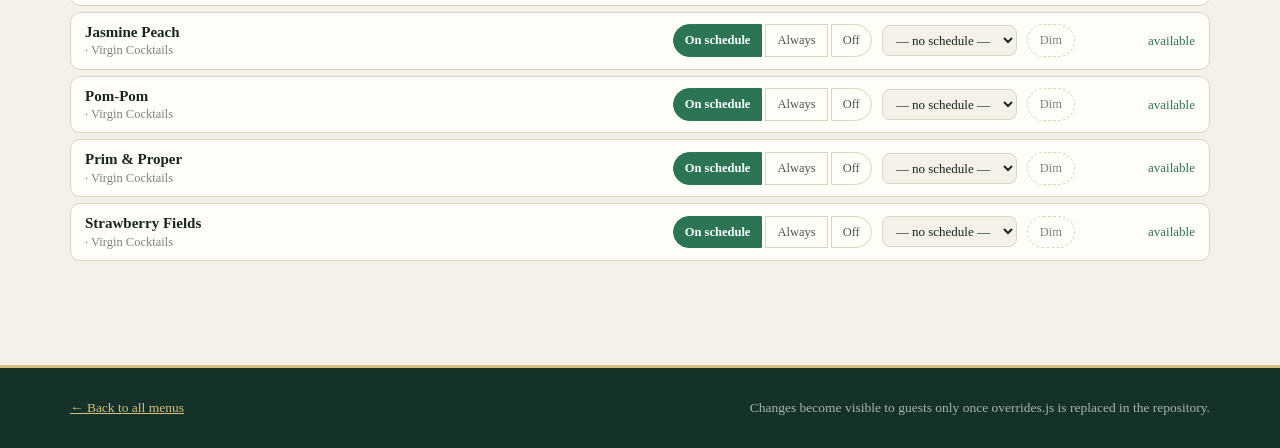
==== commit 28038462: "Translate the admin panel into all six languages The panel was the last Ukrainian-only surface. It n" ====
--- a/admin.html
+++ b/admin.html
@@ -4,7 +4,7 @@
 <meta charset="utf-8">
 <meta name="viewport" content="width=device-width, initial-scale=1">
 <meta name="robots" content="noindex, nofollow">
-<title>Адмін-панель — Smith &amp; Wollensky</title>
+<title>Admin — Smith &amp; Wollensky</title>
 <link rel="stylesheet" href="assets/styles.css">
 </head>
 <body class="admin">
@@ -13,10 +13,10 @@
   <div class="wrap">
     <a class="brand" href="index.html">
       <b>Smith &amp; Wollensky</b>
-      <span>Адмін-панель · години та наявність</span>
+      <span data-i18n="adm.sub"></span>
     </a>
     <nav class="nav">
-      <a href="index.html">← До меню</a>
+      <a href="index.html" data-i18n="adm.back"></a>
     </nav>
   </div>
 </header>
@@ -26,31 +26,26 @@
   <!-- керування нагорі: у залі його відкривають, щоб швидко щось закрити -->
   <div class="abar">
     <div class="atabs">
-      <button class="atab on" data-tab="items" type="button">Позиції</button>
-      <button class="atab" data-tab="sections" type="button">Розділи</button>
-      <button class="atab" data-tab="pages" type="button">Сторінки</button>
-      <button class="atab" data-tab="schedules" type="button">Розклади</button>
+      <button class="atab on" data-tab="items" type="button" data-i18n="adm.tab.items"></button>
+      <button class="atab" data-tab="sections" type="button" data-i18n="adm.tab.sections"></button>
+      <button class="atab" data-tab="pages" type="button" data-i18n="adm.tab.pages"></button>
+      <button class="atab" data-tab="schedules" type="button" data-i18n="adm.tab.schedules"></button>
     </div>
-    <input id="asearch" class="search" type="search" placeholder="Пошук позиції…">
+    <input id="asearch" class="search" type="search" data-i18n-ph="adm.search">
     <span class="aclock" id="clock"></span>
   </div>
 
   <div class="aactions">
-    <button id="export" class="filter-toggle" type="button">Експортувати overrides.js</button>
-    <button id="copy" class="filter-toggle" type="button">Скопіювати вміст</button>
-    <button id="reset" class="clear-btn" type="button">Скинути чернетку</button>
+    <button id="export" class="filter-toggle" type="button"></button>
+    <button id="copy" class="filter-toggle" type="button" data-i18n="adm.copy"></button>
+    <button id="reset" class="clear-btn" type="button" data-i18n="adm.reset"></button>
   </div>
   <textarea id="dump" class="adump" readonly style="display:none"></textarea>
 
   <details class="anote">
-    <summary>Як зміни доходять до гостей · про захист сторінки</summary>
-    <p><b>Панель не пише на сервер.</b> Усе, що ви тут міняєте, одразу діє
-      <b>лише у вашому браузері</b> — зручно, щоб подивитися результат. Щоб зміни
-      побачили гості, натисніть <b>Експортувати</b> (або <b>Скопіювати вміст</b>),
-      покладіть це замість <code>assets/overrides.js</code> і запуште — за хвилину
-      сайт оновиться в усіх. <b>Скинути</b> прибирає локальну чернетку.</p>
-    <p><b>Сторінка нічим не захищена.</b> Вона просто не має посилань з меню й
-      закрита від пошуковиків. Хто знає адресу — зайде. Без сервера інакше не буде.</p>
+    <summary data-i18n="adm.notice.summary"></summary>
+    <p data-i18n="adm.notice.how"></p>
+    <p data-i18n="adm.notice.security"></p>
   </details>
 
   <div id="panel"></div>
@@ -58,8 +53,8 @@
 
 <footer>
   <div class="wrap">
-    <span><a href="index.html">← До всіх меню</a></span>
-    <span>Зміни стають видимими для гостей лише після заміни overrides.js у репозиторії.</span>
+    <span><a href="index.html" data-i18n="footer.back"></a></span>
+    <span data-i18n="adm.footer"></span>
   </div>
 </footer>
 
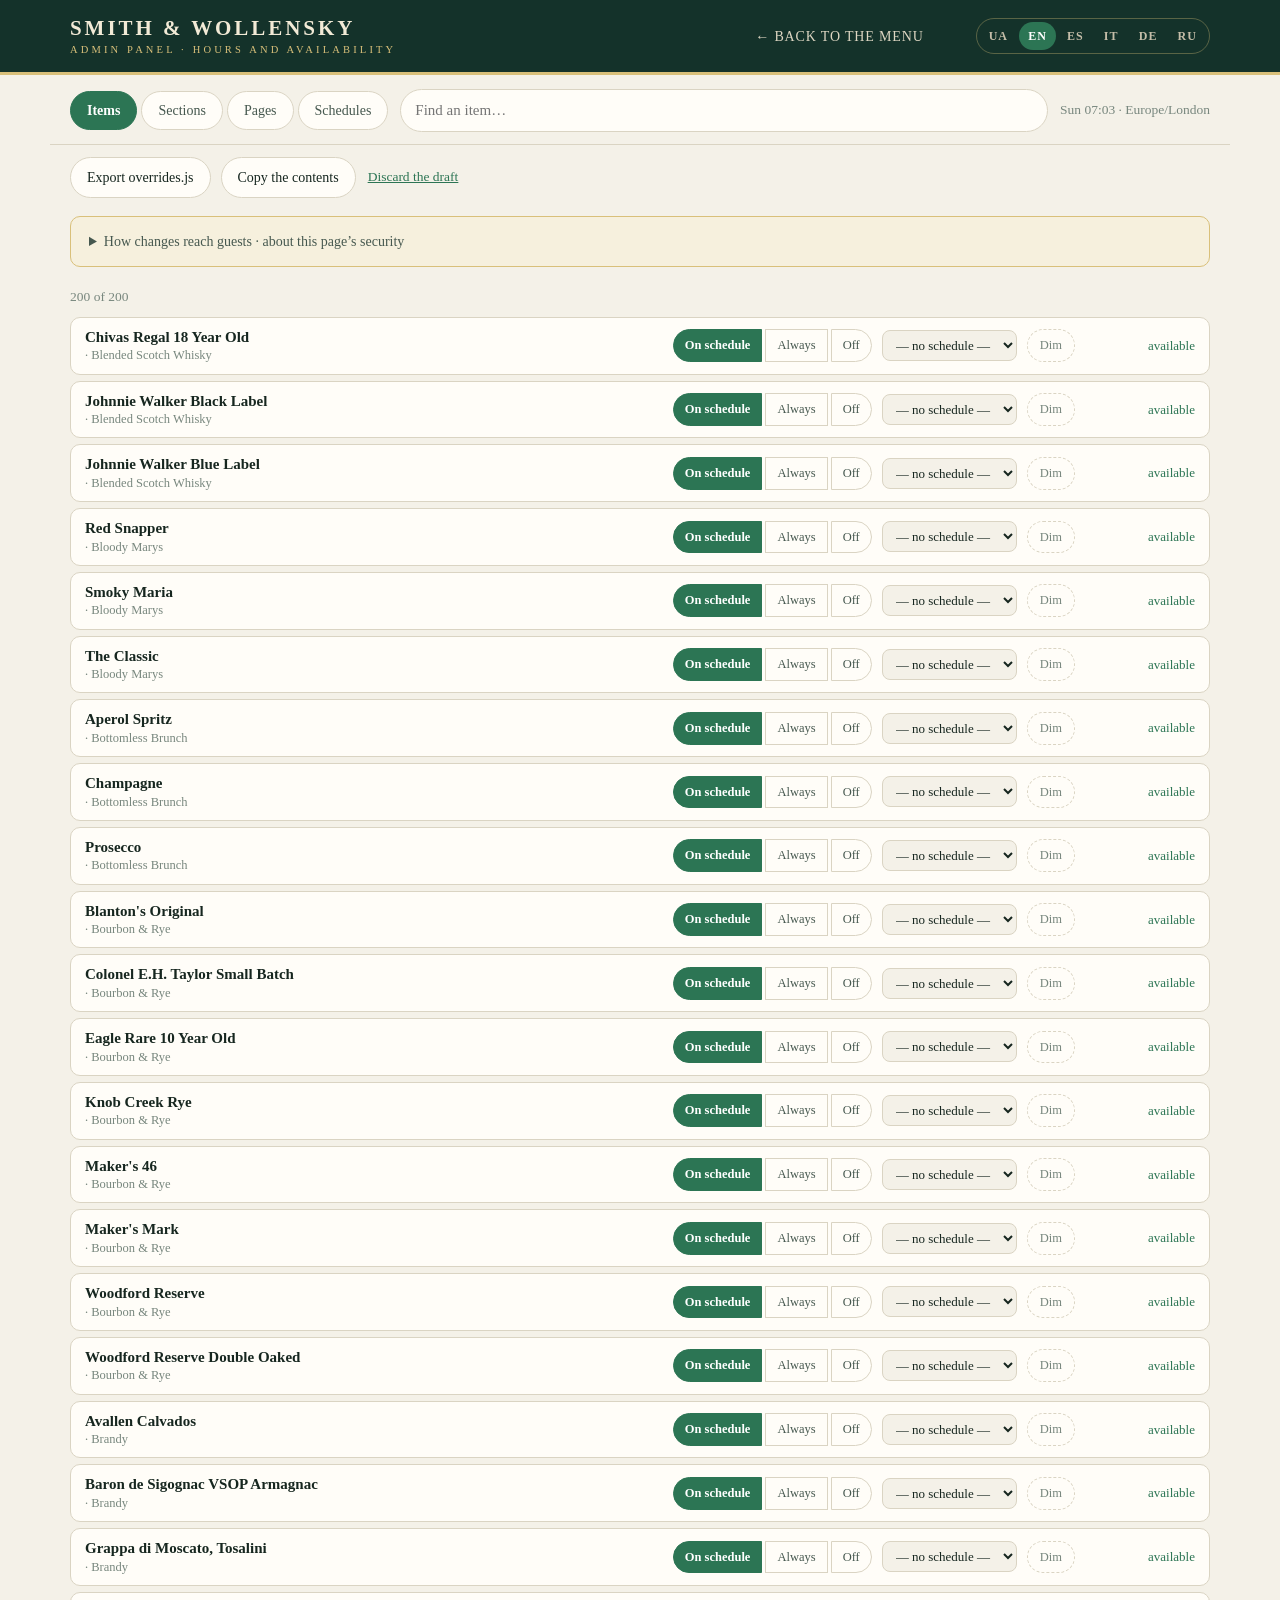
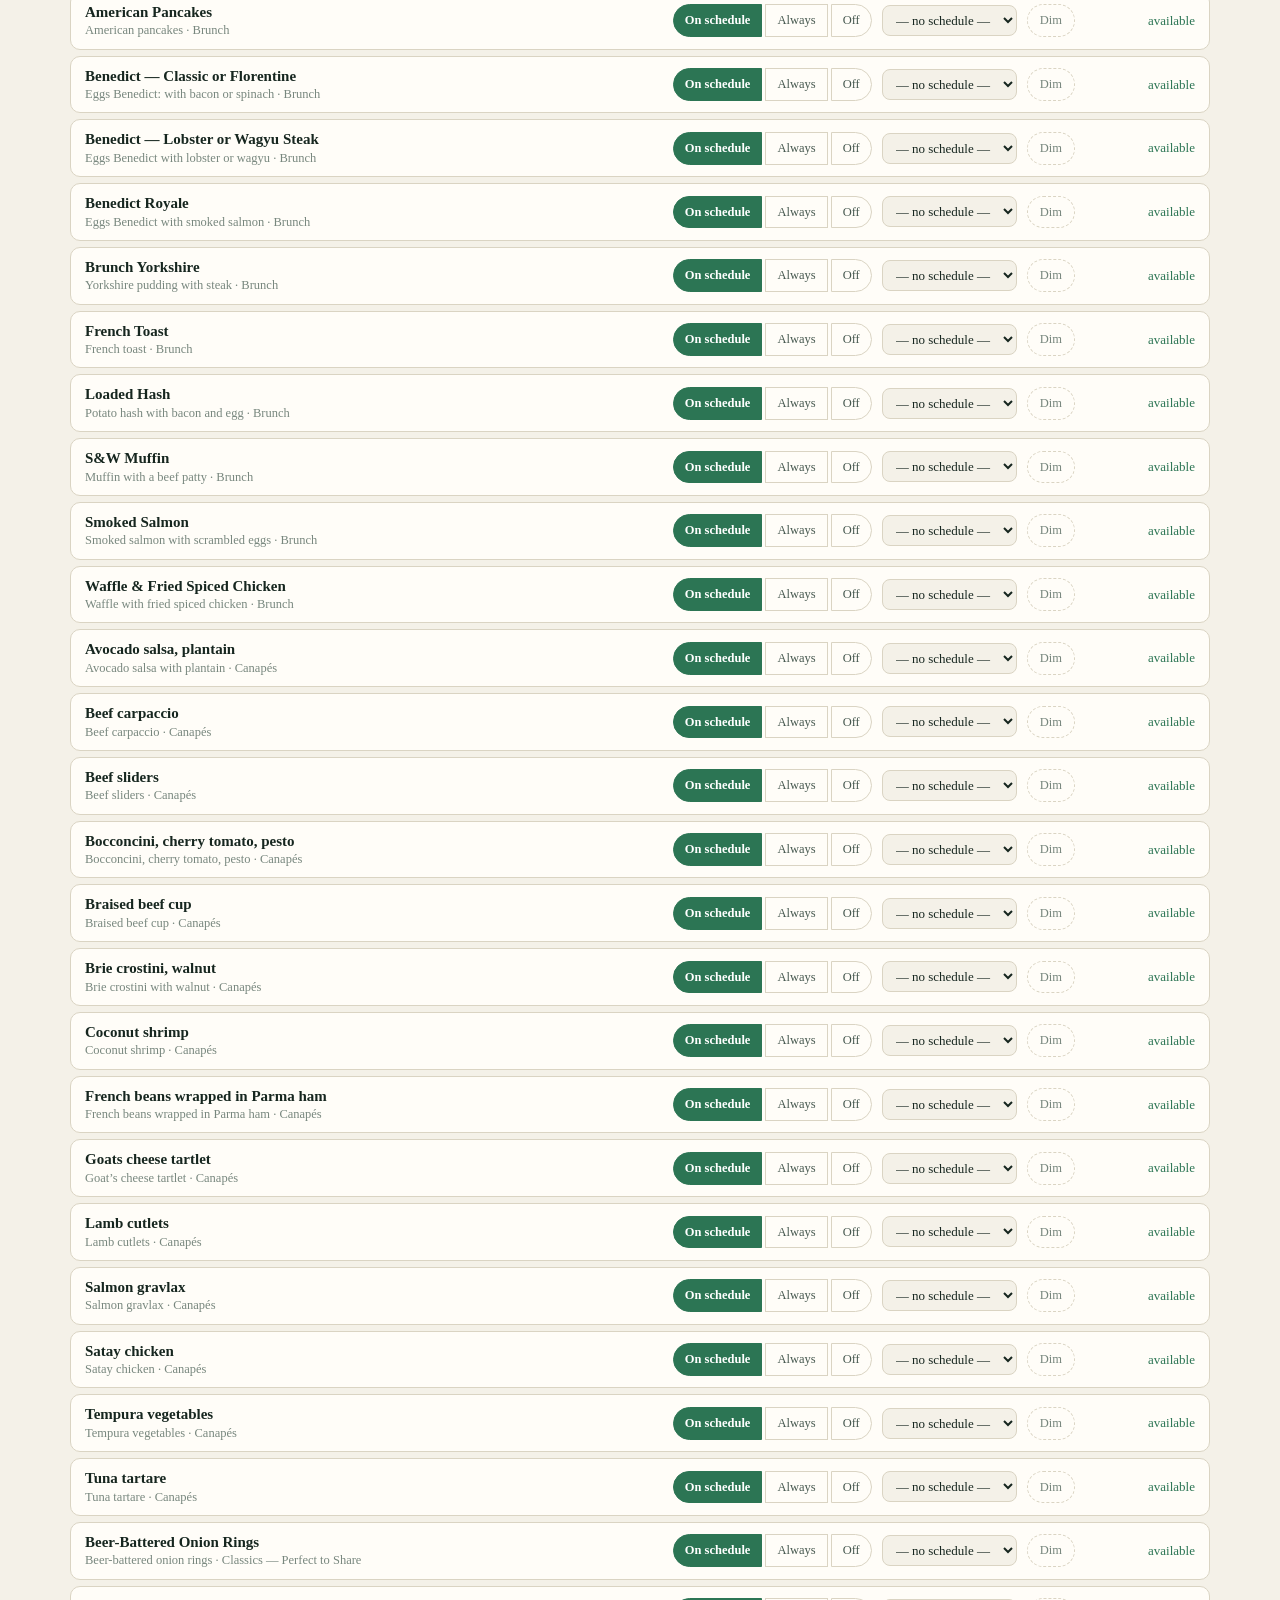
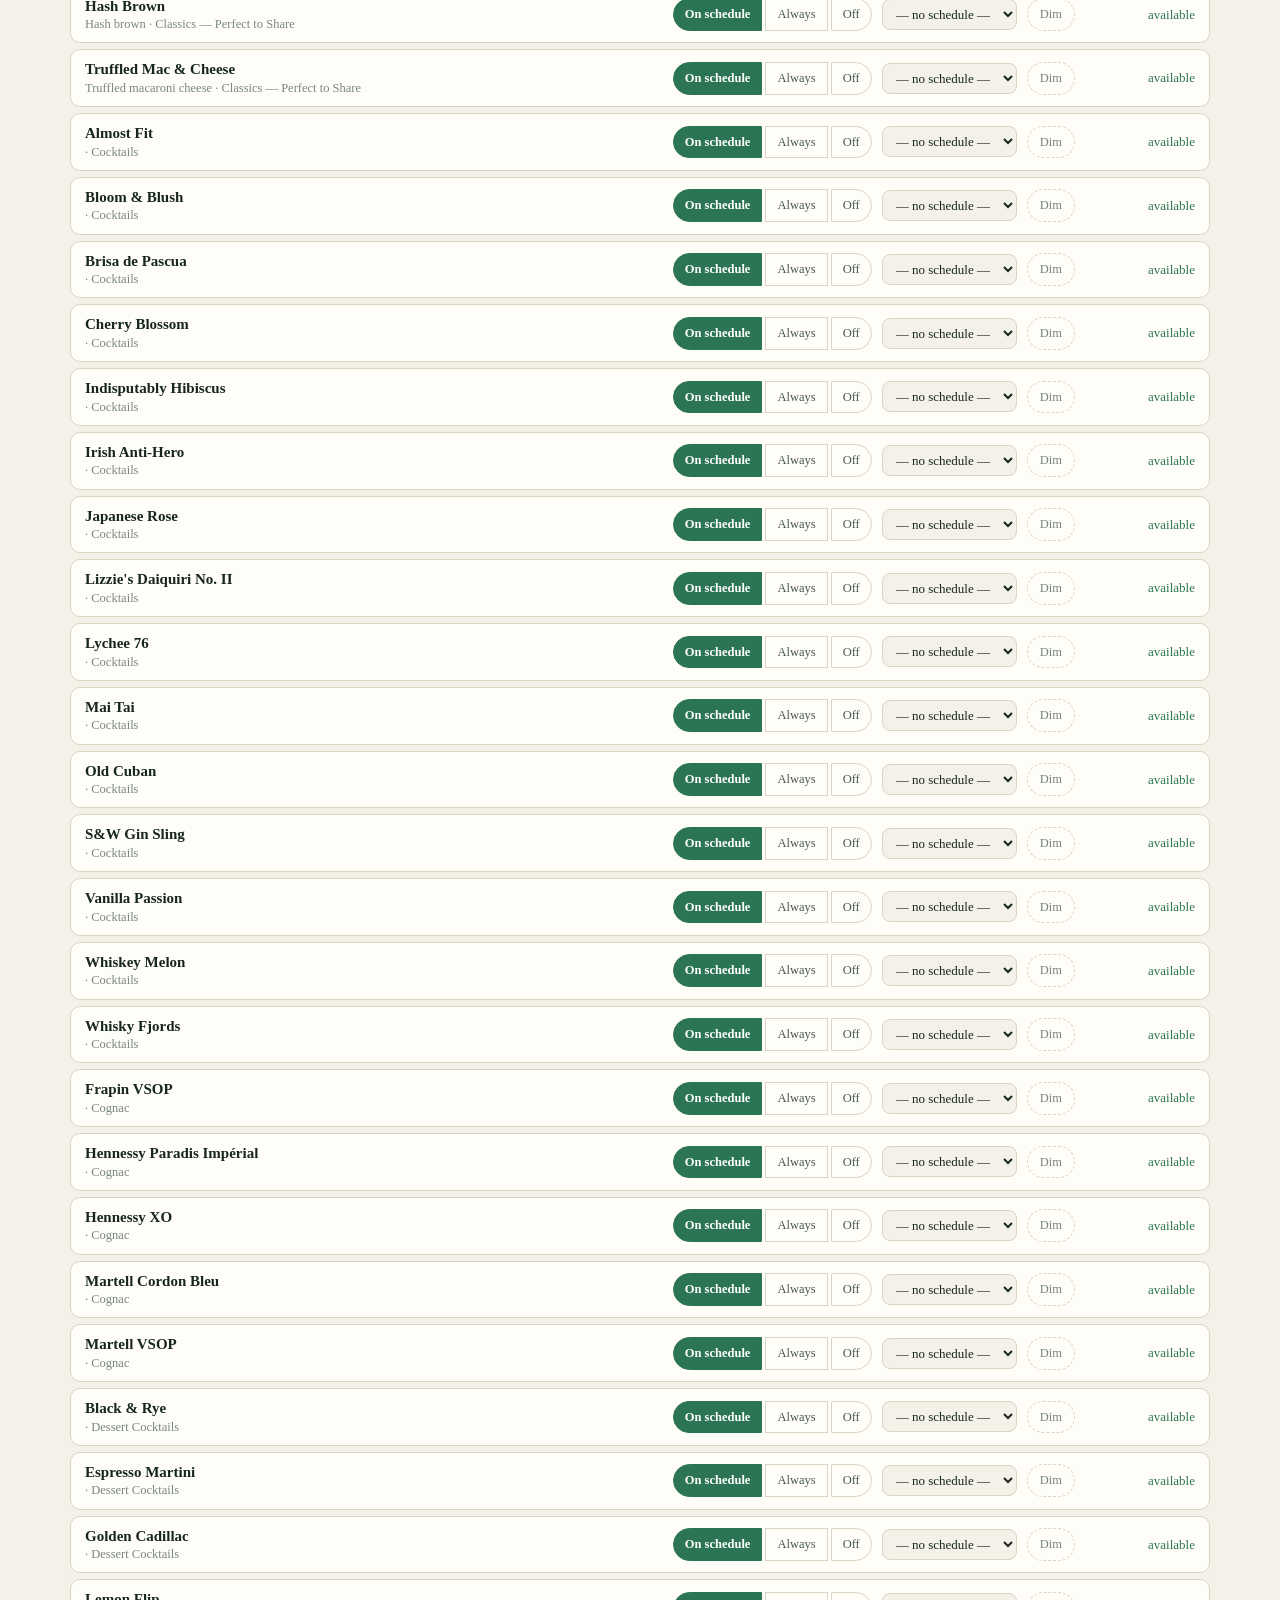
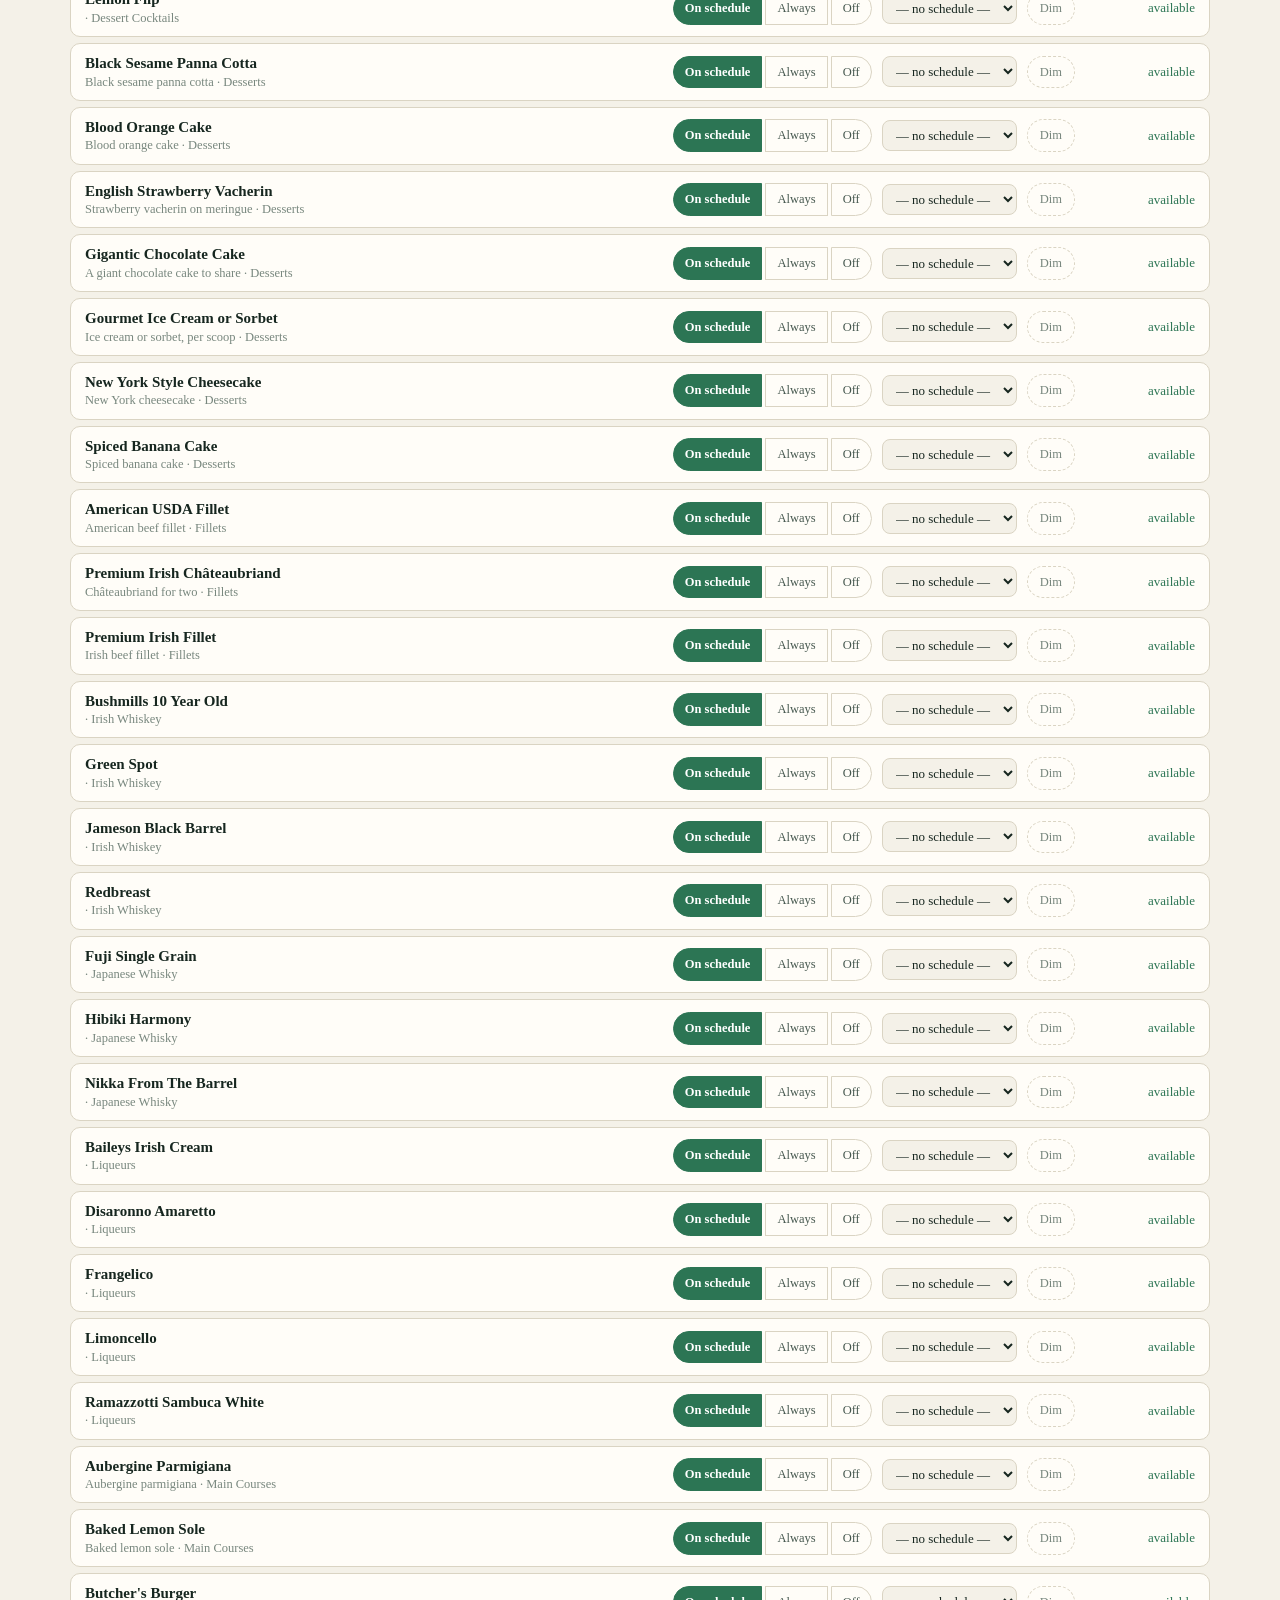
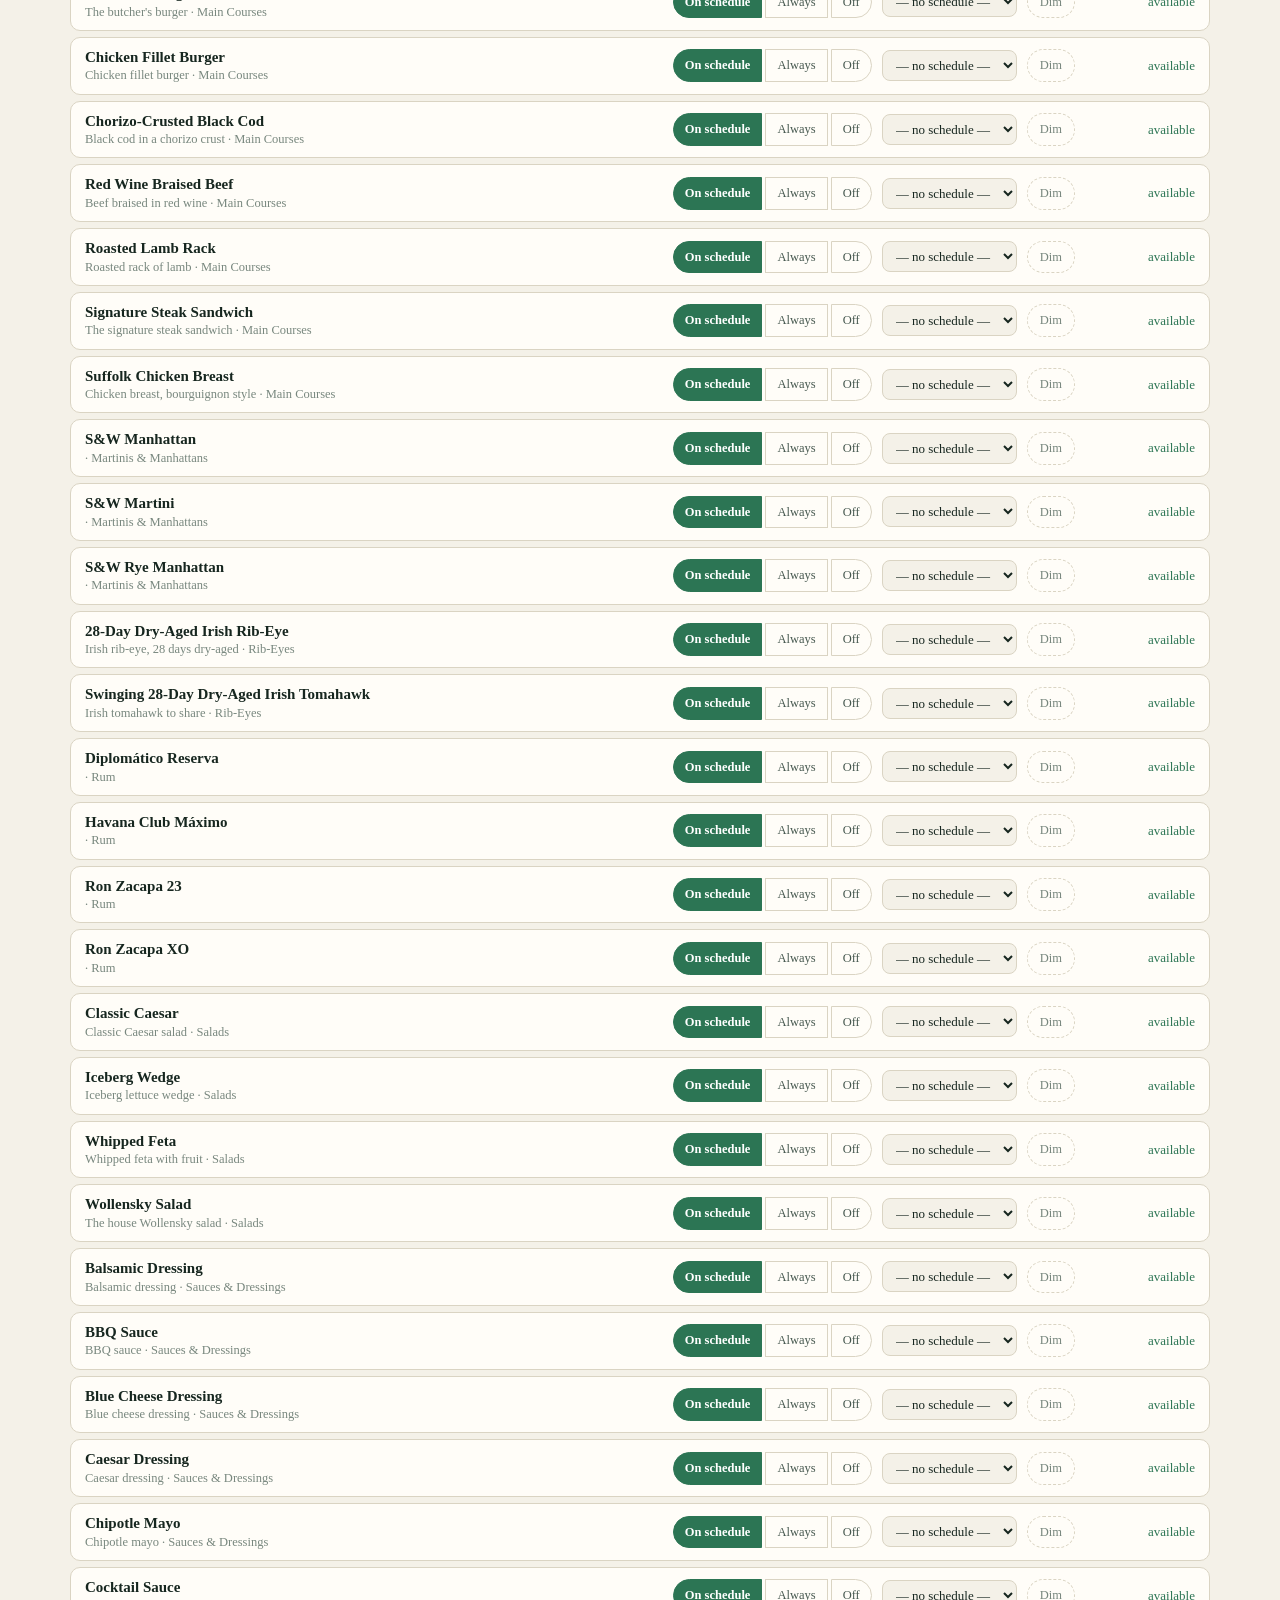
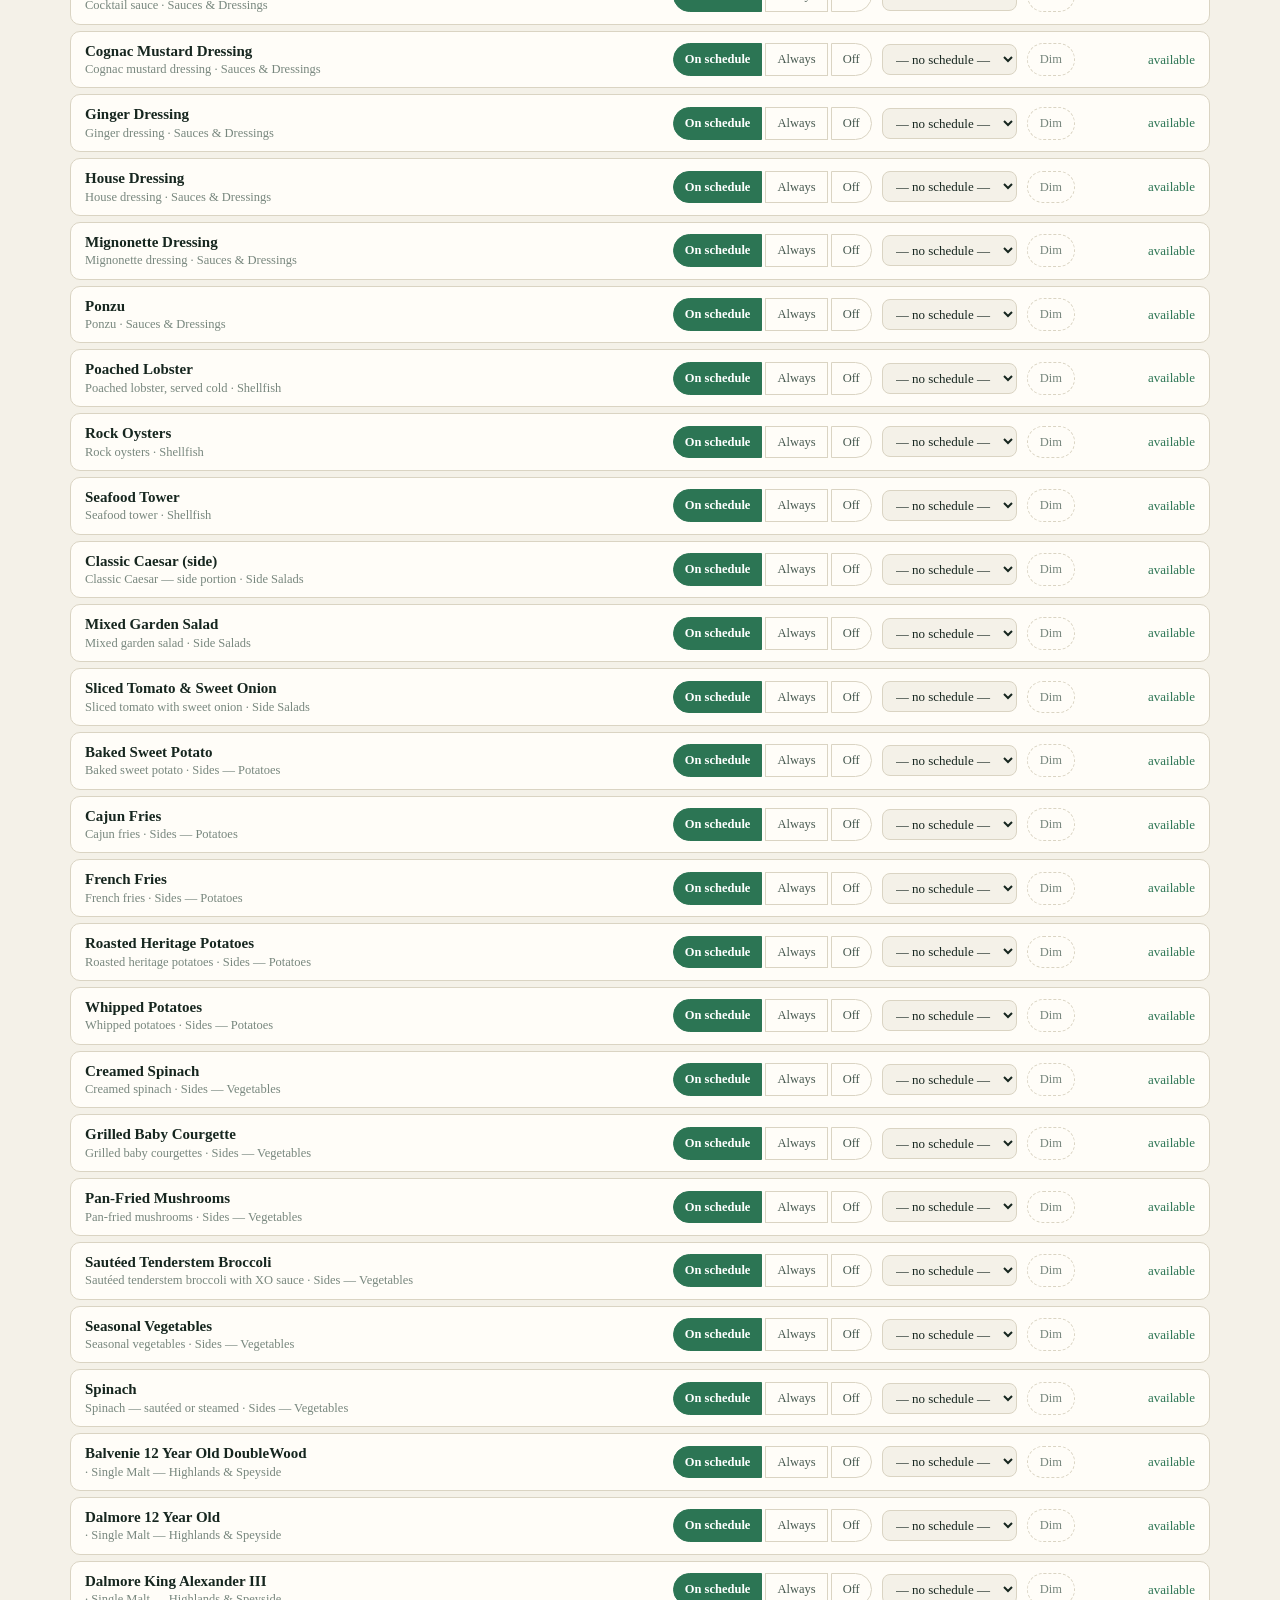
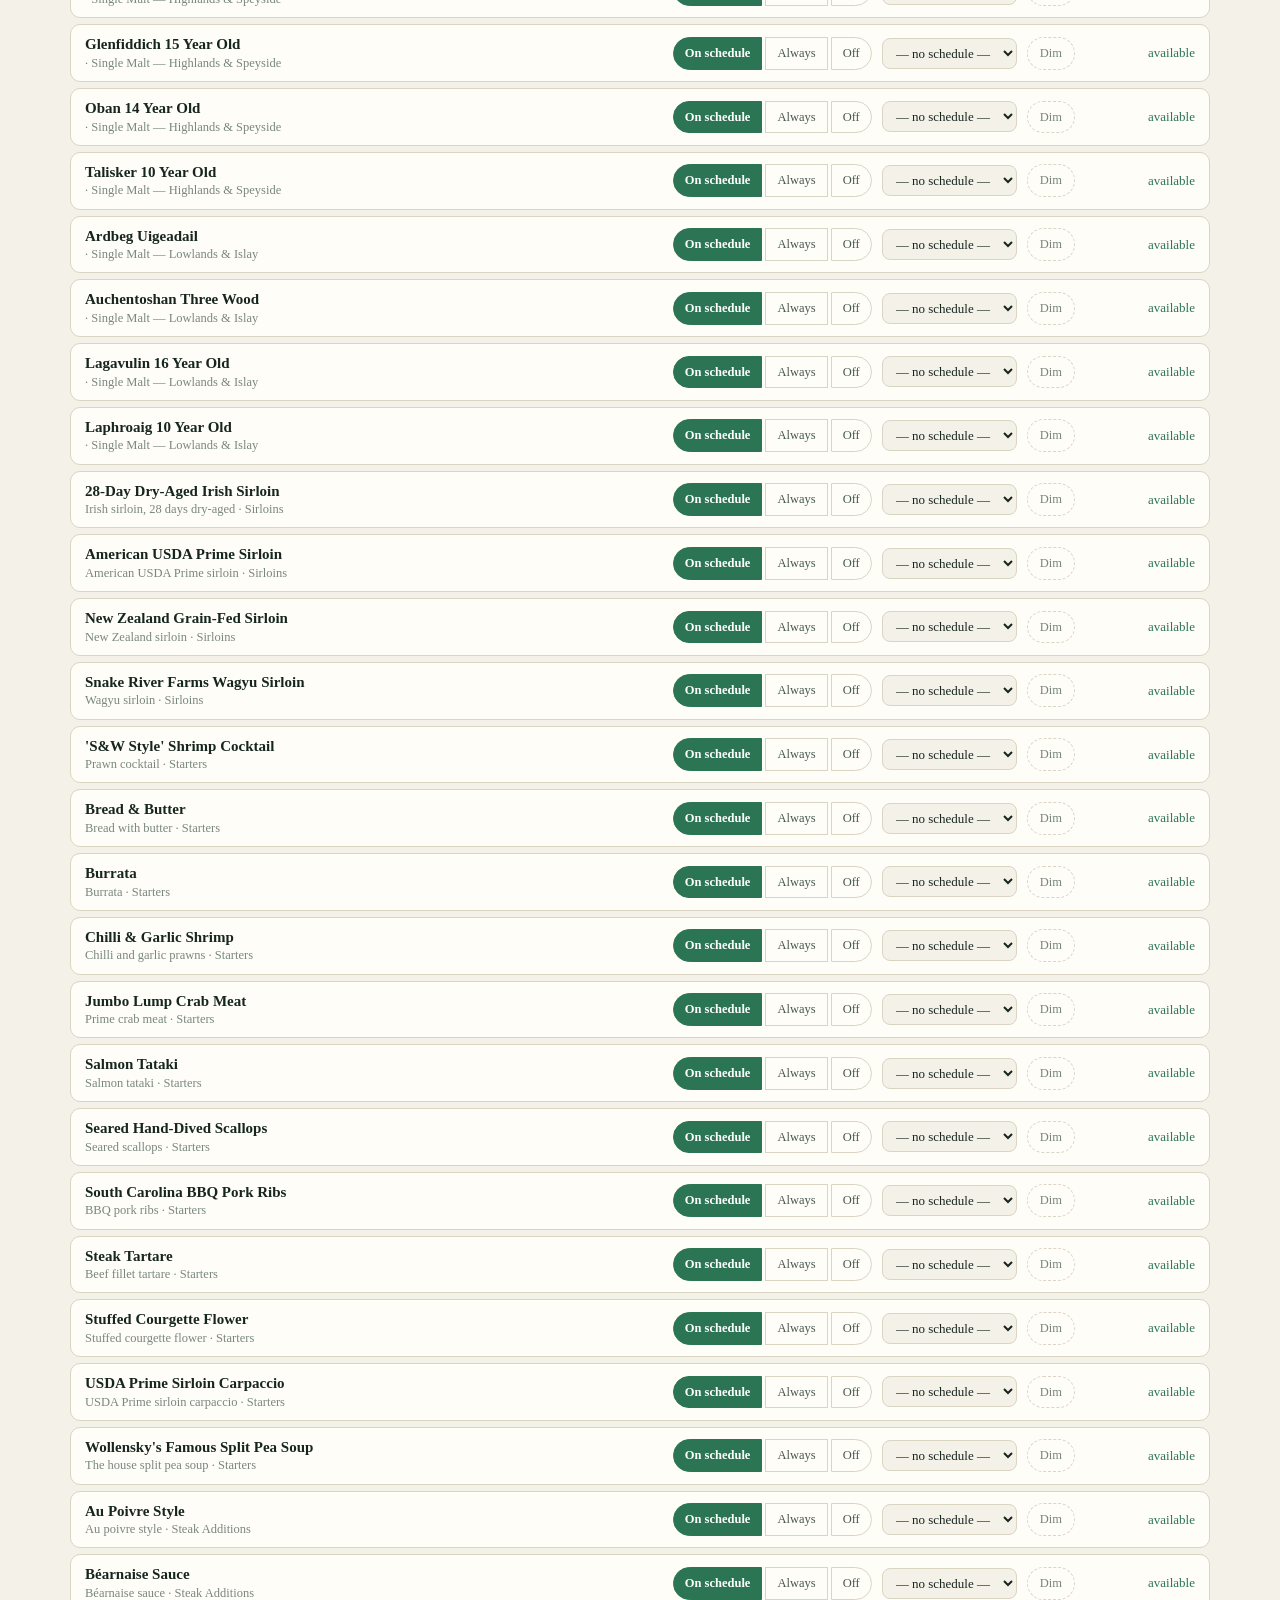
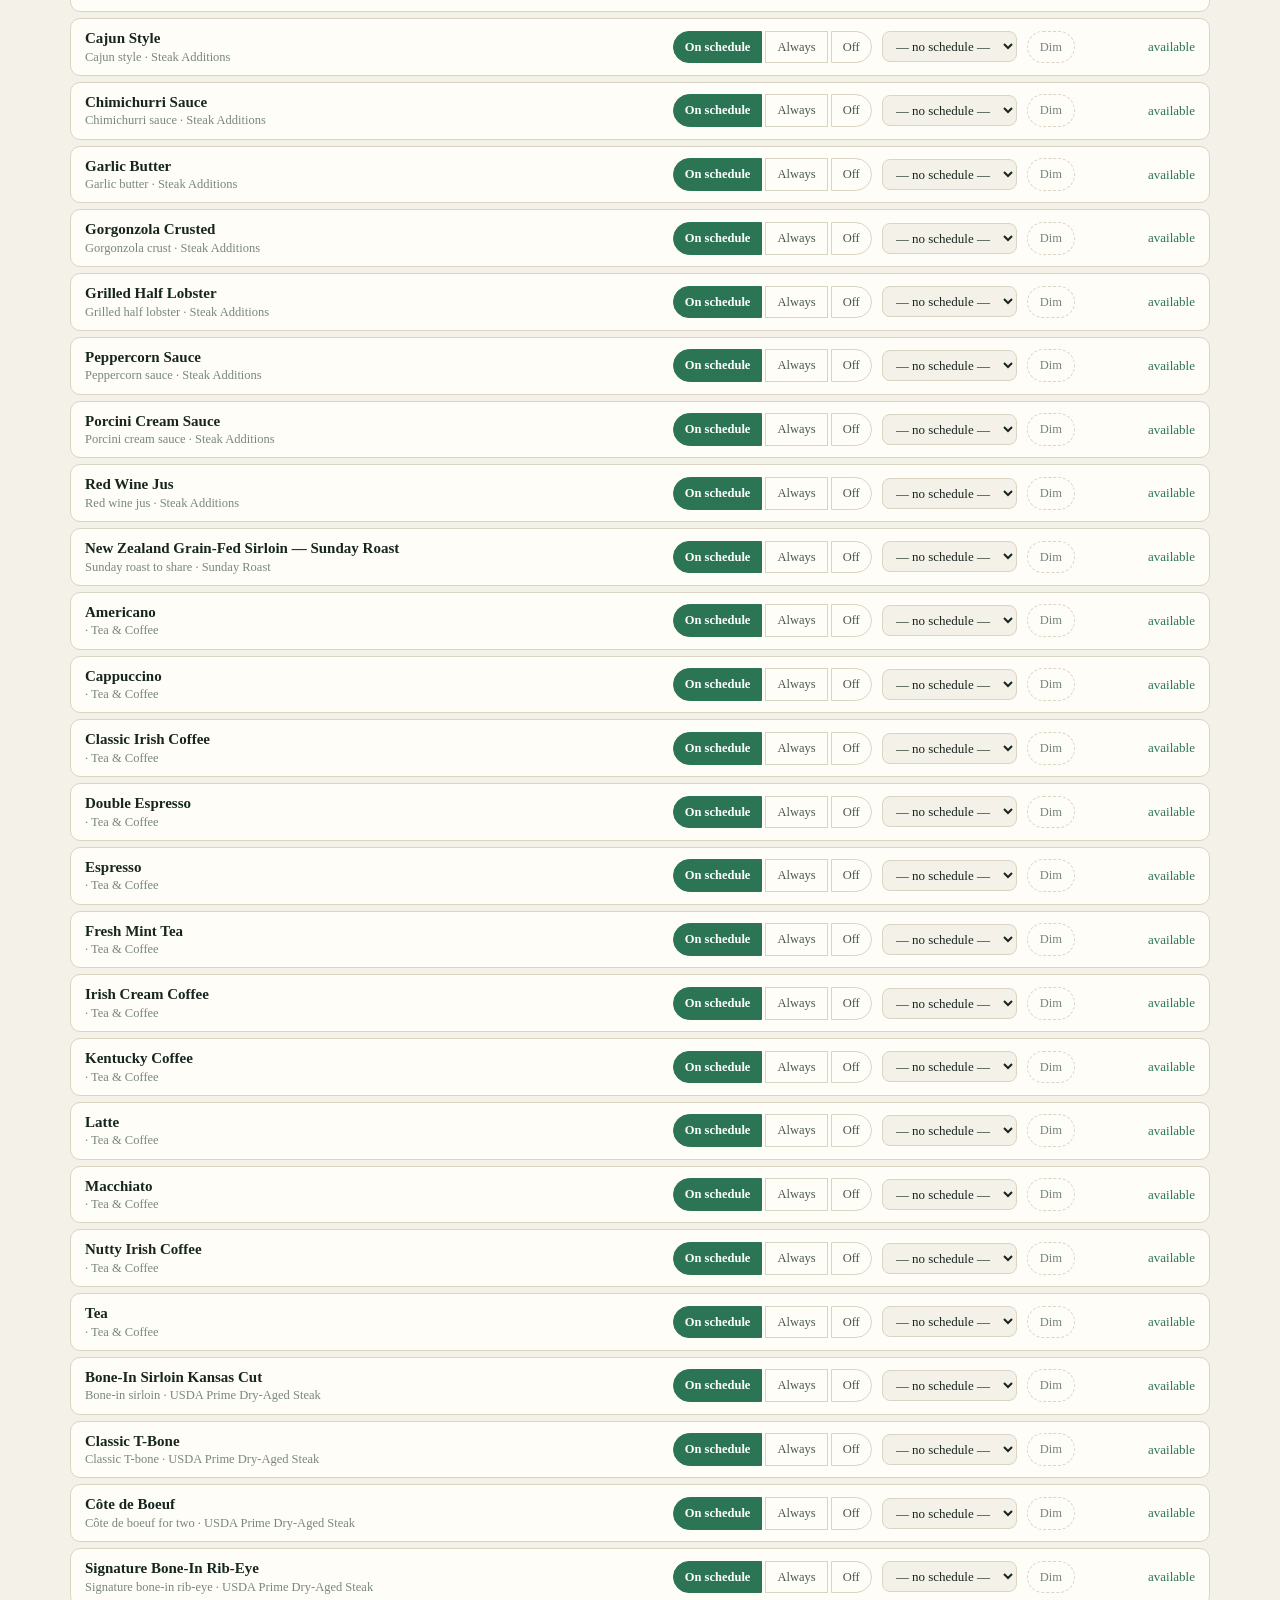
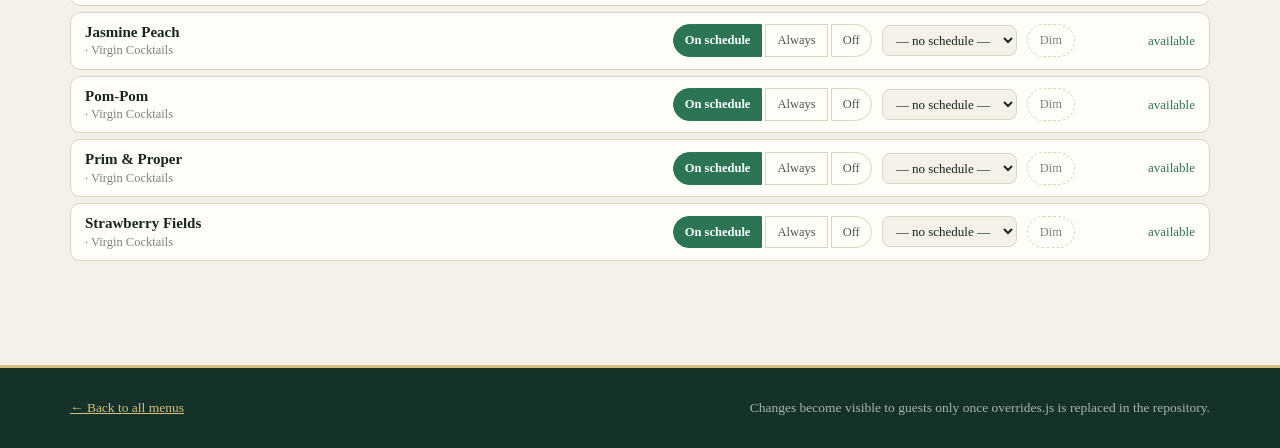
==== commit 2852375a: "Lock zoom when running as an installed app Adds the manifest and icons the site was missing, so it c" ====
--- a/admin.html
+++ b/admin.html
@@ -3,6 +3,14 @@
 <head>
 <meta charset="utf-8">
 <meta name="viewport" content="width=device-width, initial-scale=1">
+<link rel="manifest" href="manifest.json">
+<meta name="theme-color" content="#14322a">
+<meta name="apple-mobile-web-app-capable" content="yes">
+<meta name="apple-mobile-web-app-status-bar-style" content="black-translucent">
+<meta name="apple-mobile-web-app-title" content="S&amp;W Menu">
+<link rel="apple-touch-icon" href="assets/icons/icon-192.png">
+<link rel="icon" href="assets/icons/icon-192.png">
+<script src="assets/pwa.js"></script>
 <meta name="robots" content="noindex, nofollow">
 <title>Admin — Smith &amp; Wollensky</title>
 <link rel="stylesheet" href="assets/styles.css">
--- a/assets/styles.css
+++ b/assets/styles.css
@@ -75,7 +75,20 @@
 
 * { box-sizing: border-box; }
 
-html { -webkit-text-size-adjust: 100%; }
+html {
+  -webkit-text-size-adjust: 100%;
+  /* прибирає зум по подвійному тапу, лишаючи пінч і прокрутку */
+  touch-action: manipulation;
+}
+
+/* У режимі застосунку інтерфейс не має поводитись як вебсторінка:
+   ні виділення тексту від довгого тиску, ні підсвітки тапу. */
+.pwa button, .pwa .tab, .pwa .chip, .pwa .atab, .pwa .sbtn,
+.pwa .dbtn, .pwa .mbtn, .pwa .langbtn, .pwa .themebtn, .pwa .nav a, .pwa summary {
+  -webkit-user-select: none; user-select: none;
+  -webkit-touch-callout: none;
+  -webkit-tap-highlight-color: transparent;
+}
 
 body {
   margin: 0;
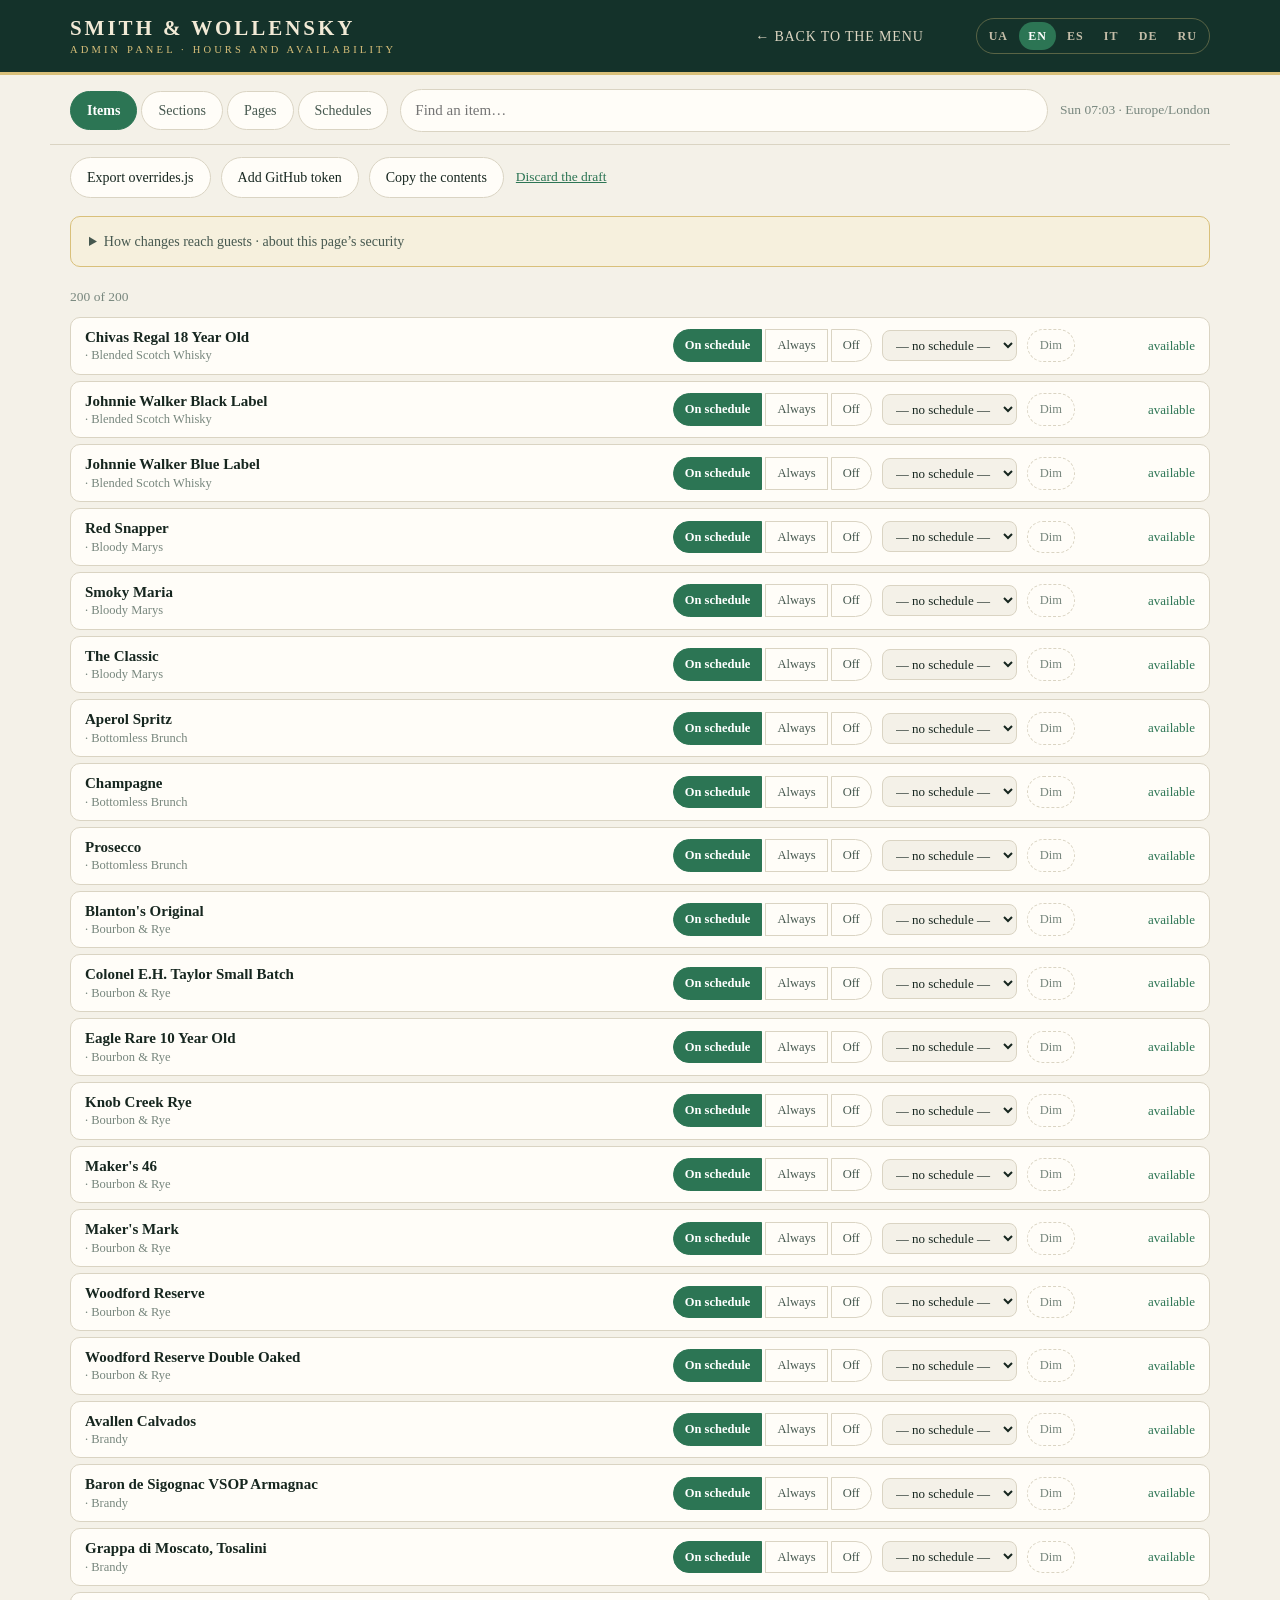
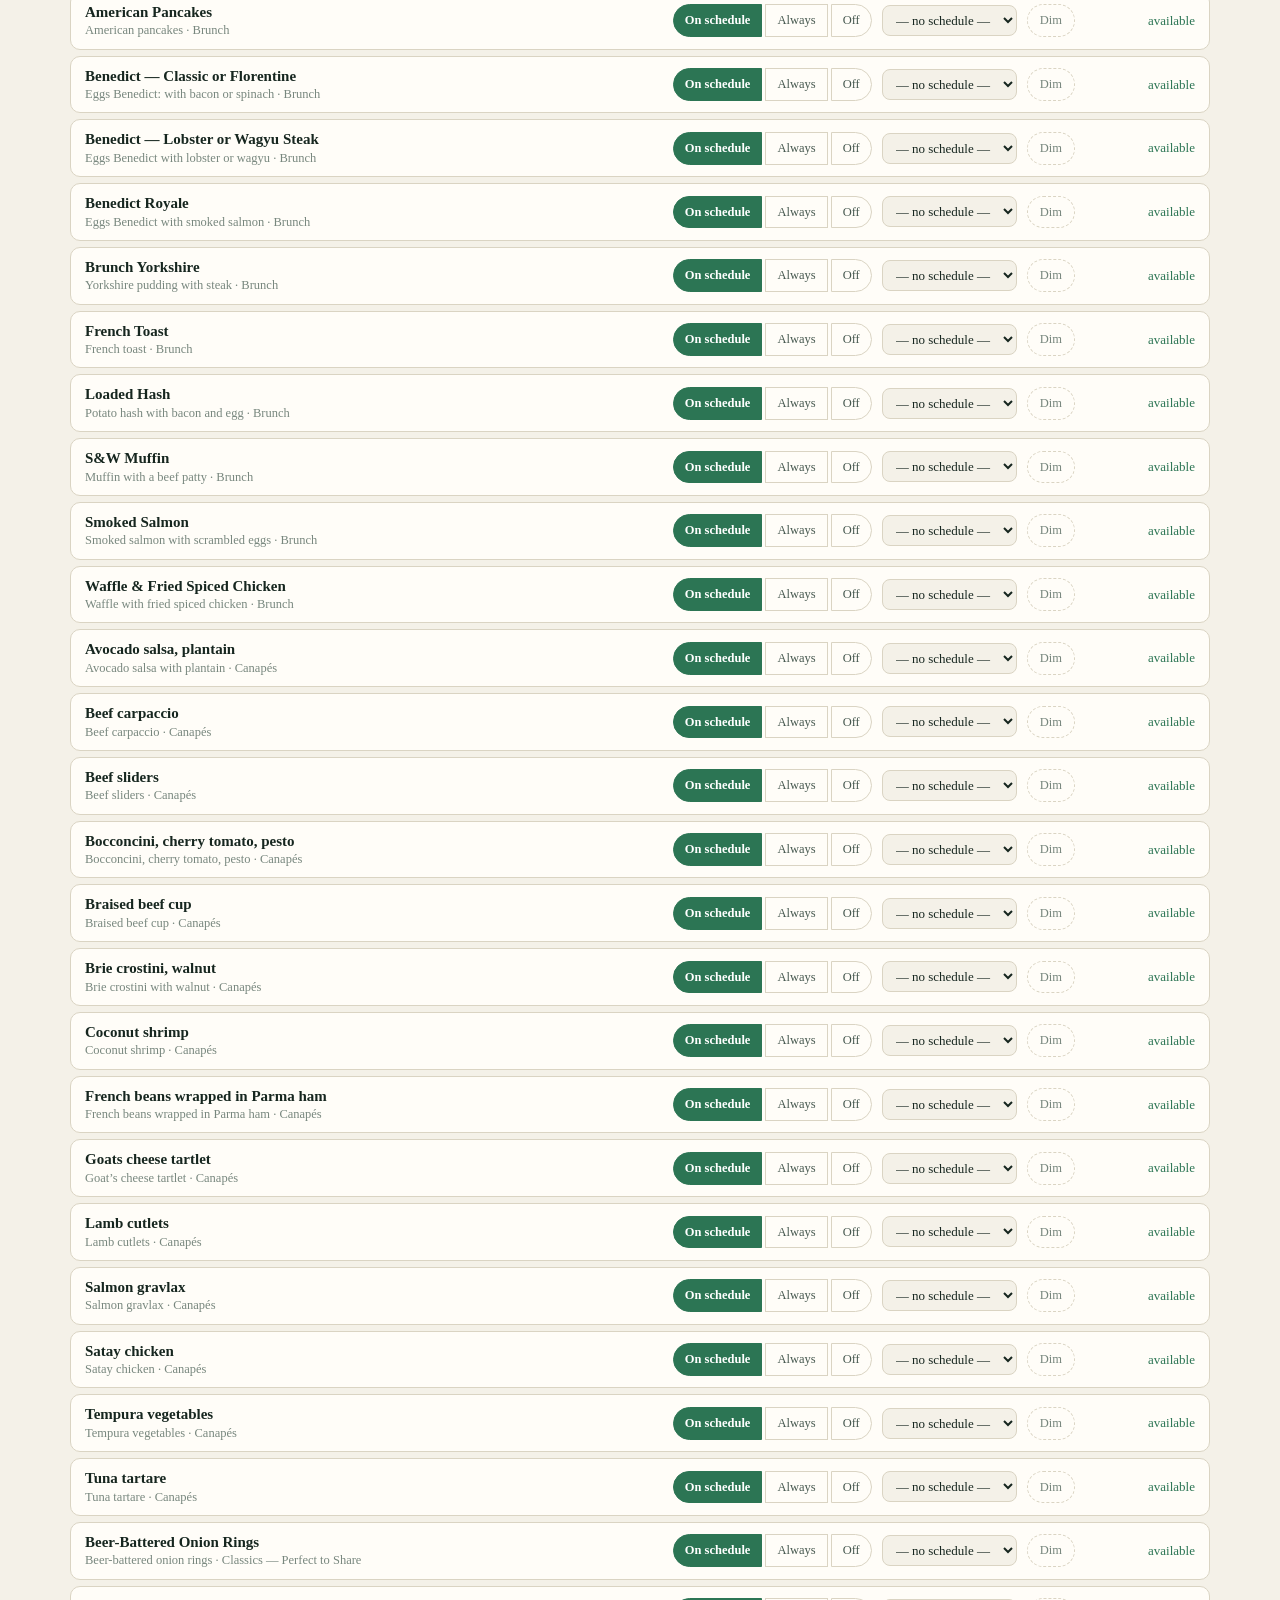
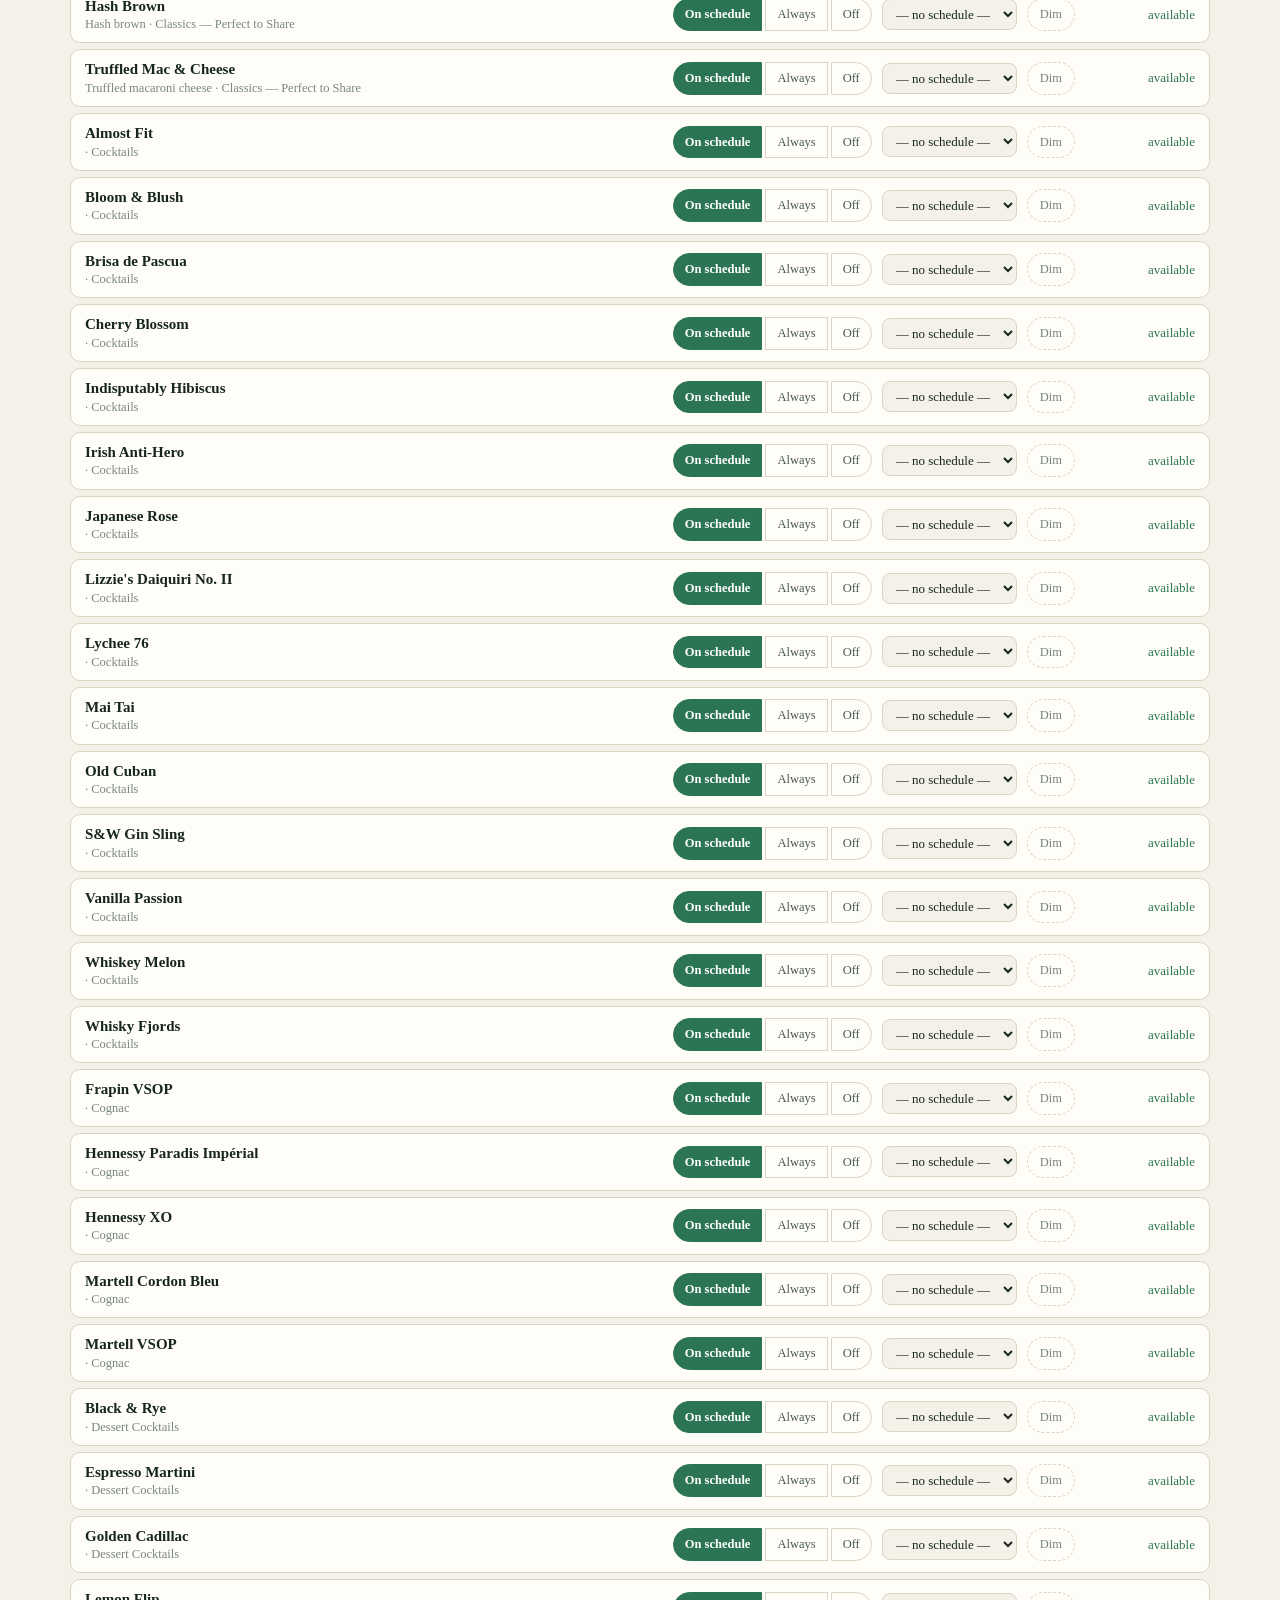
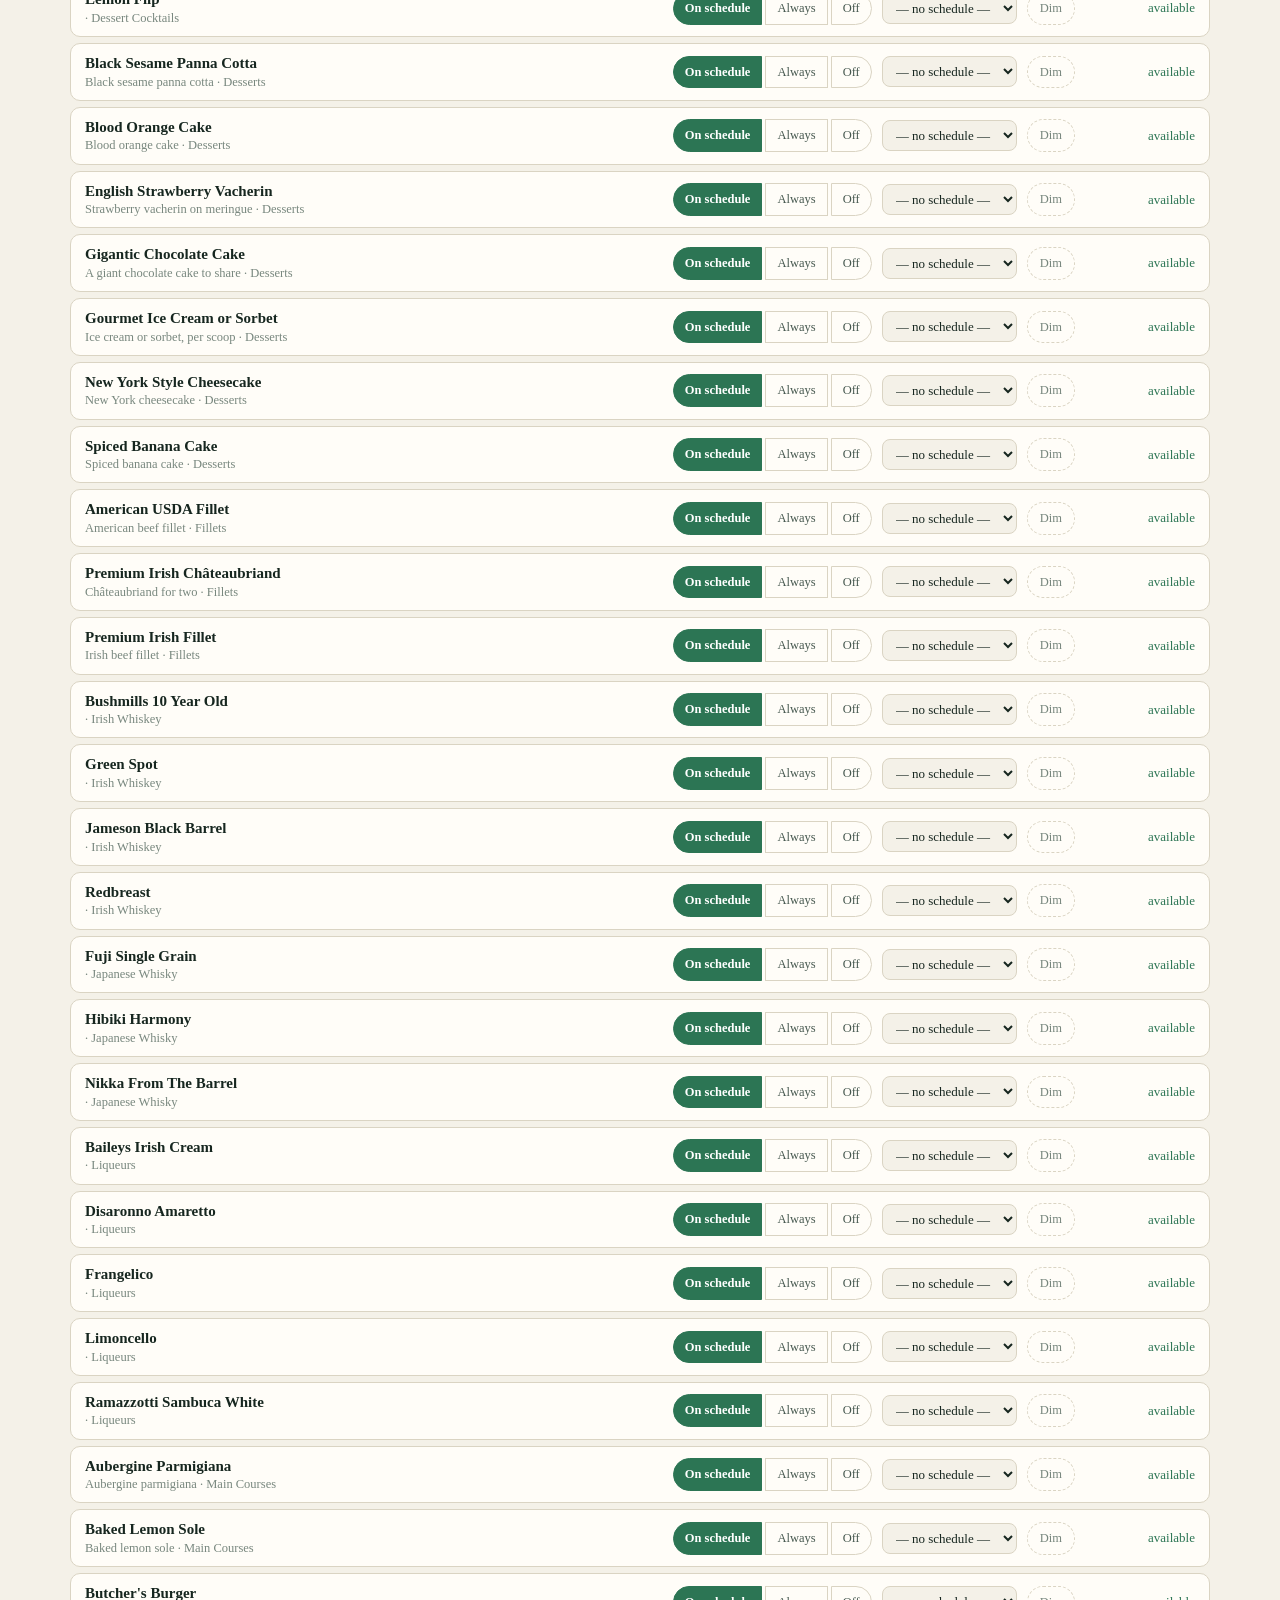
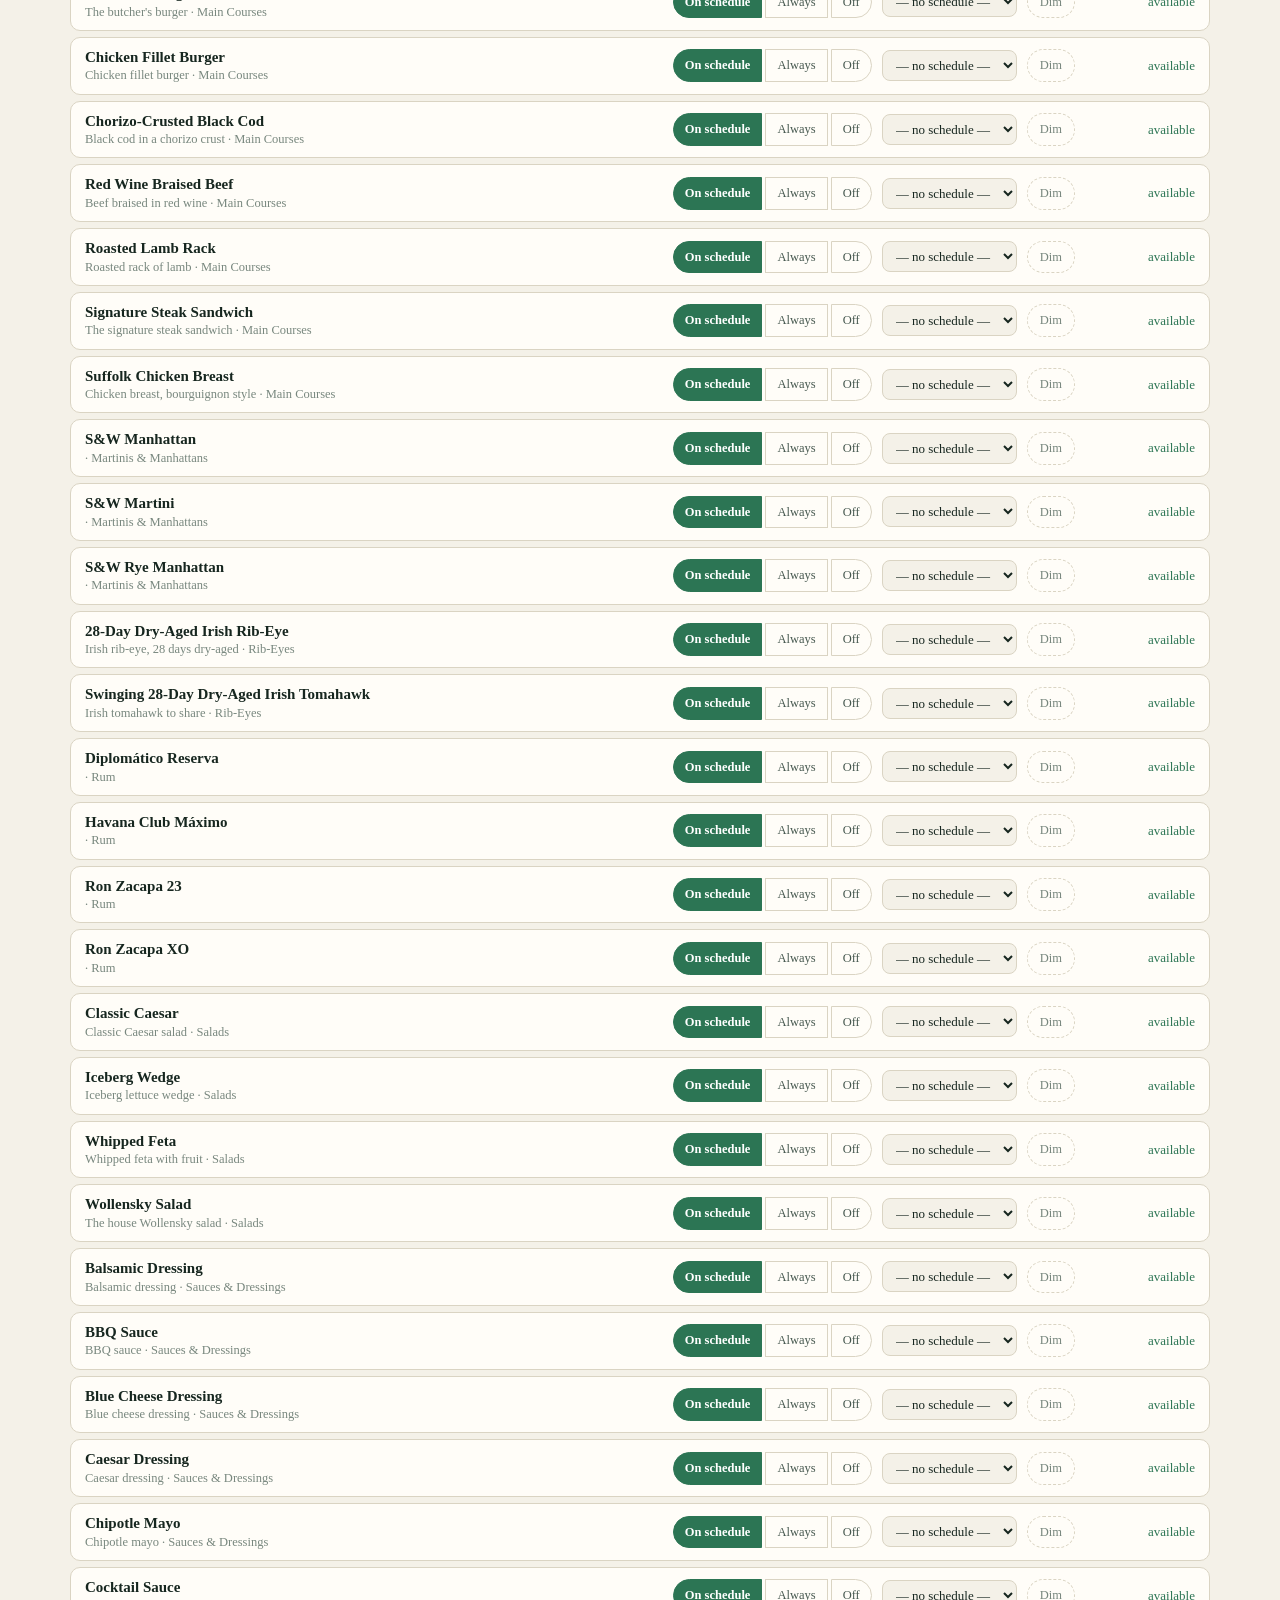
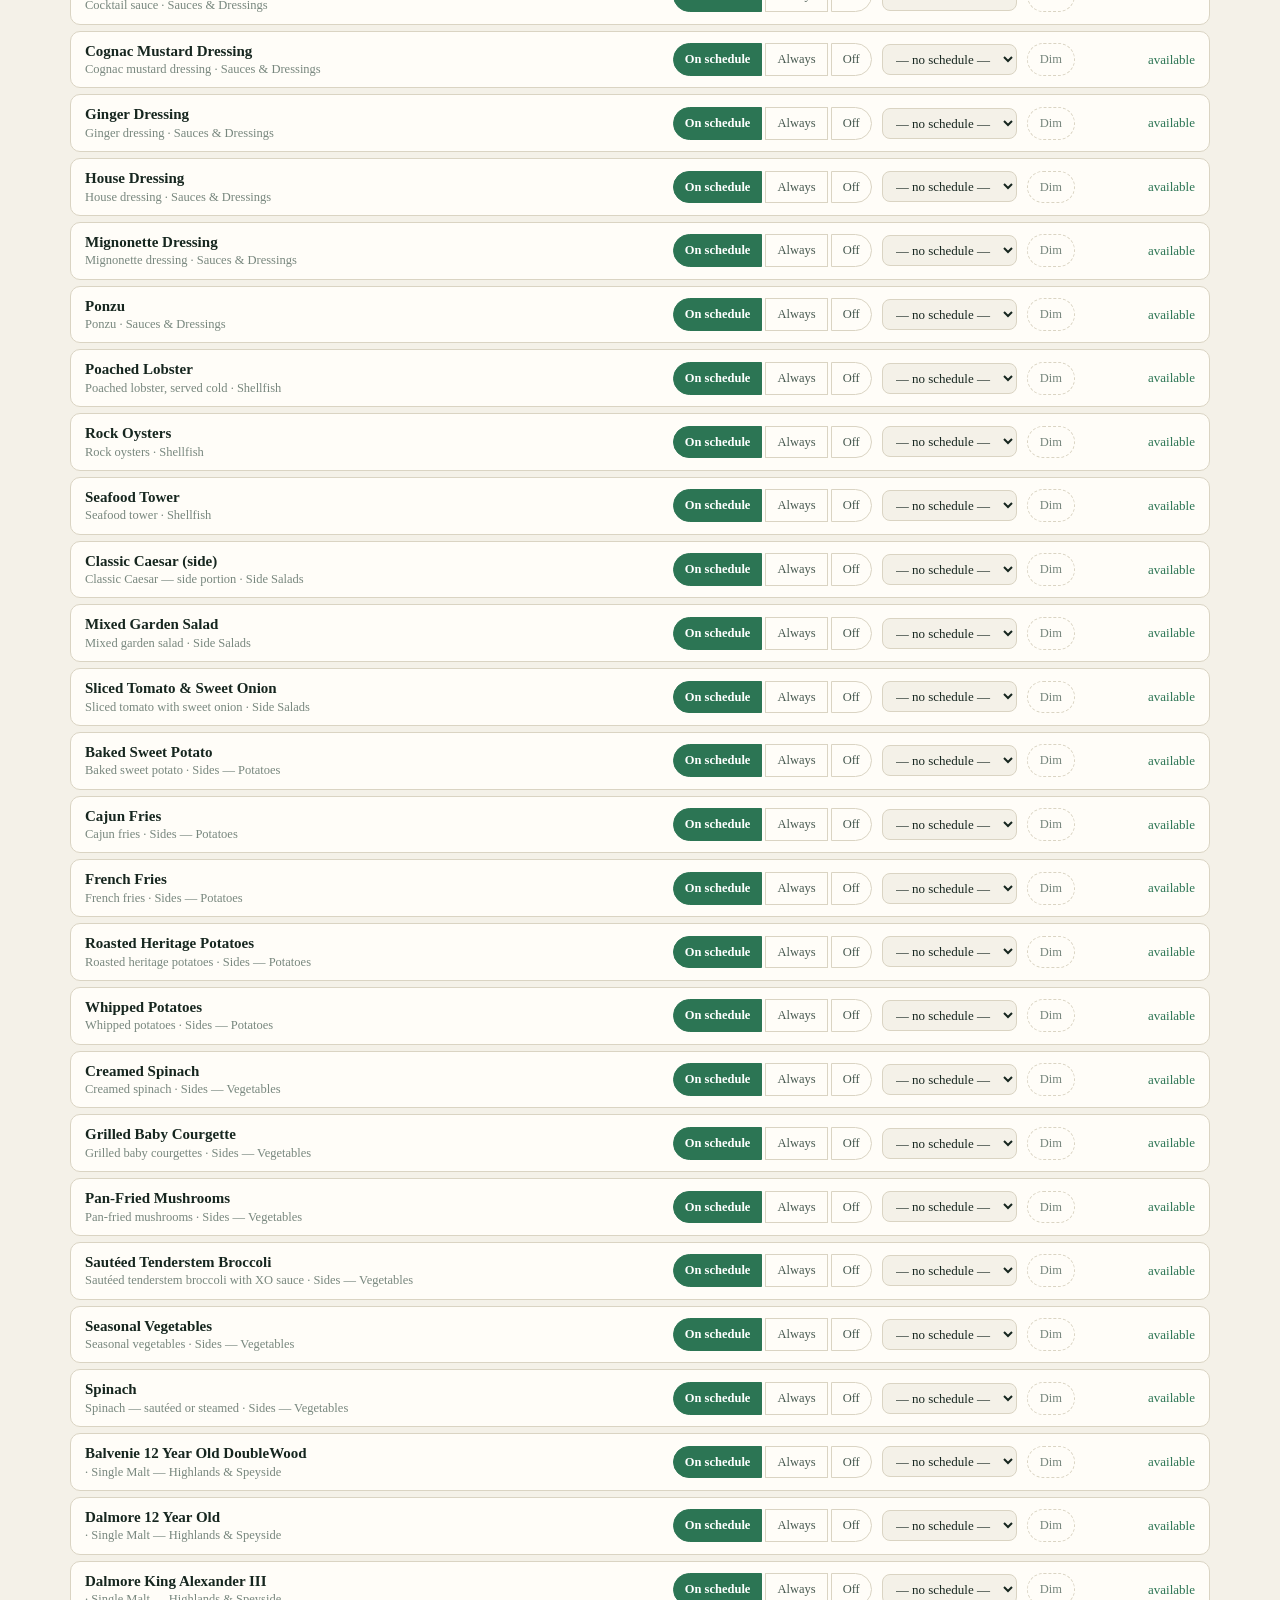
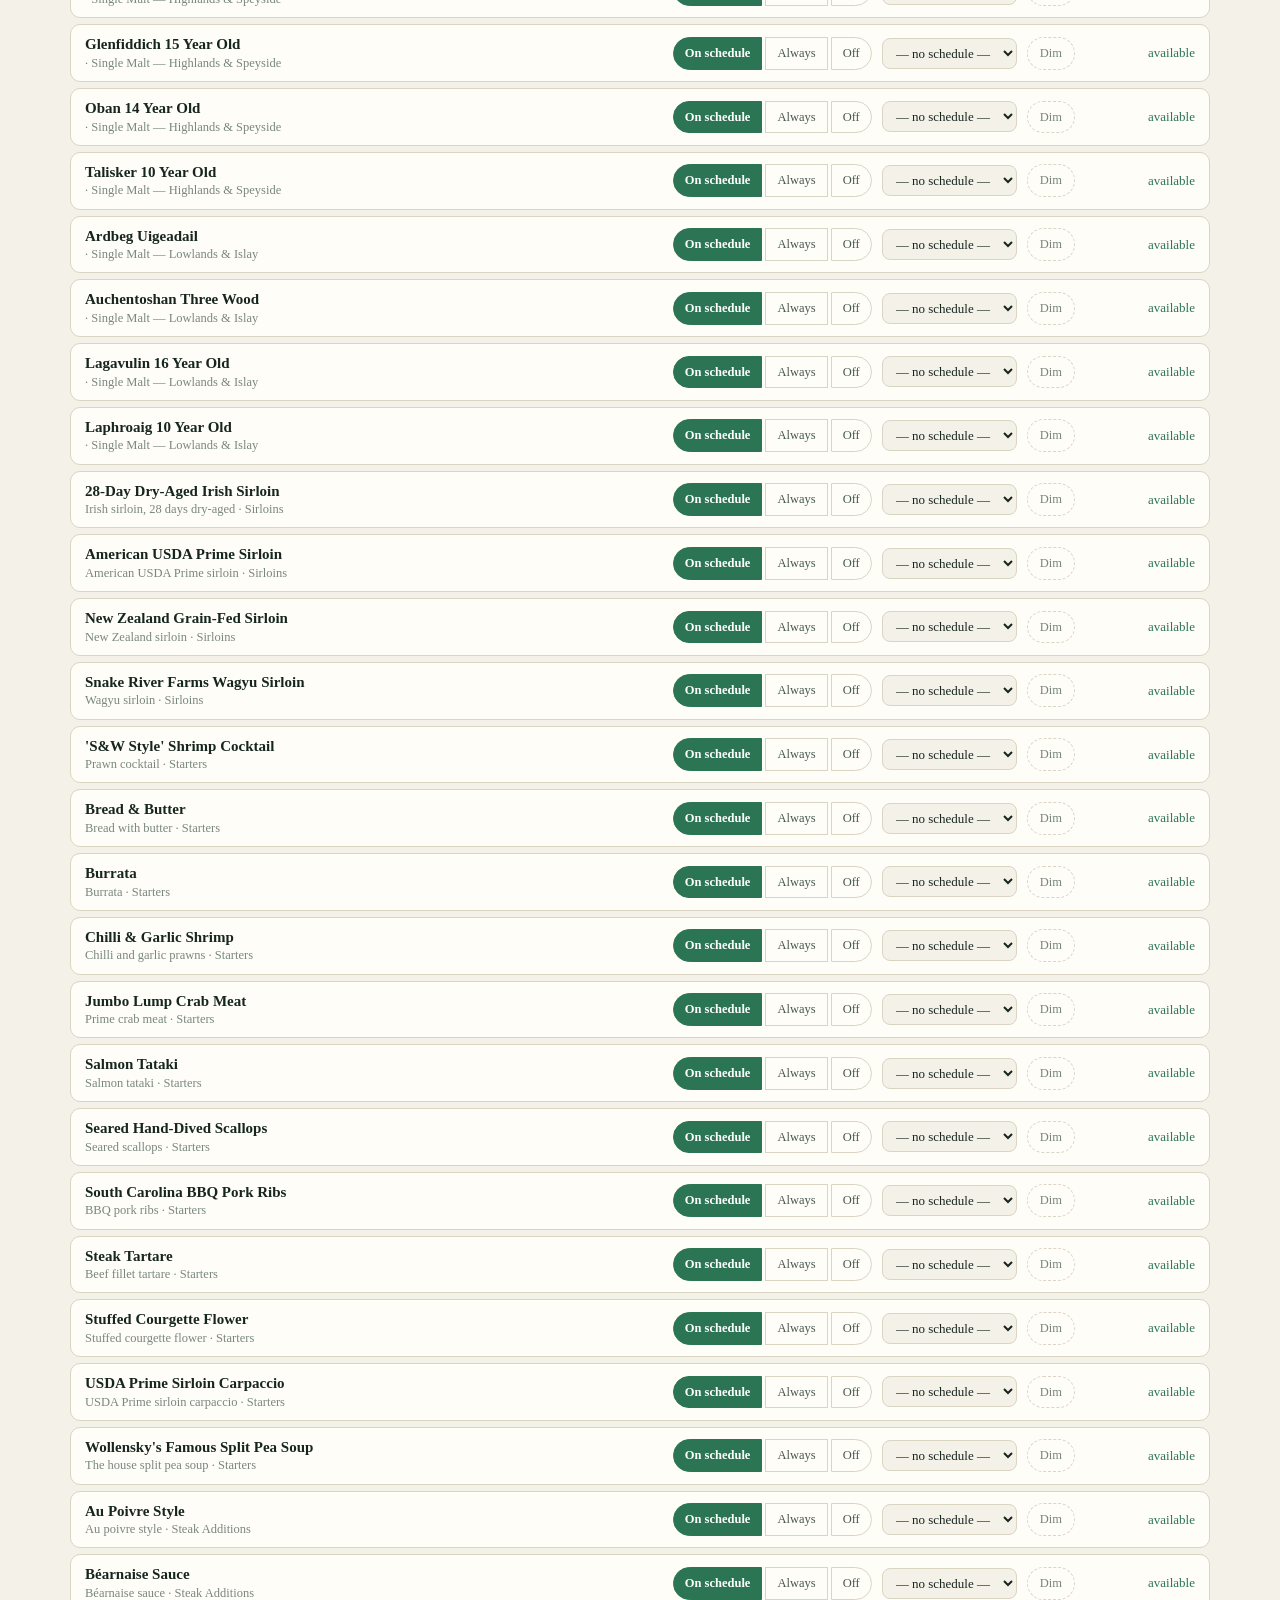
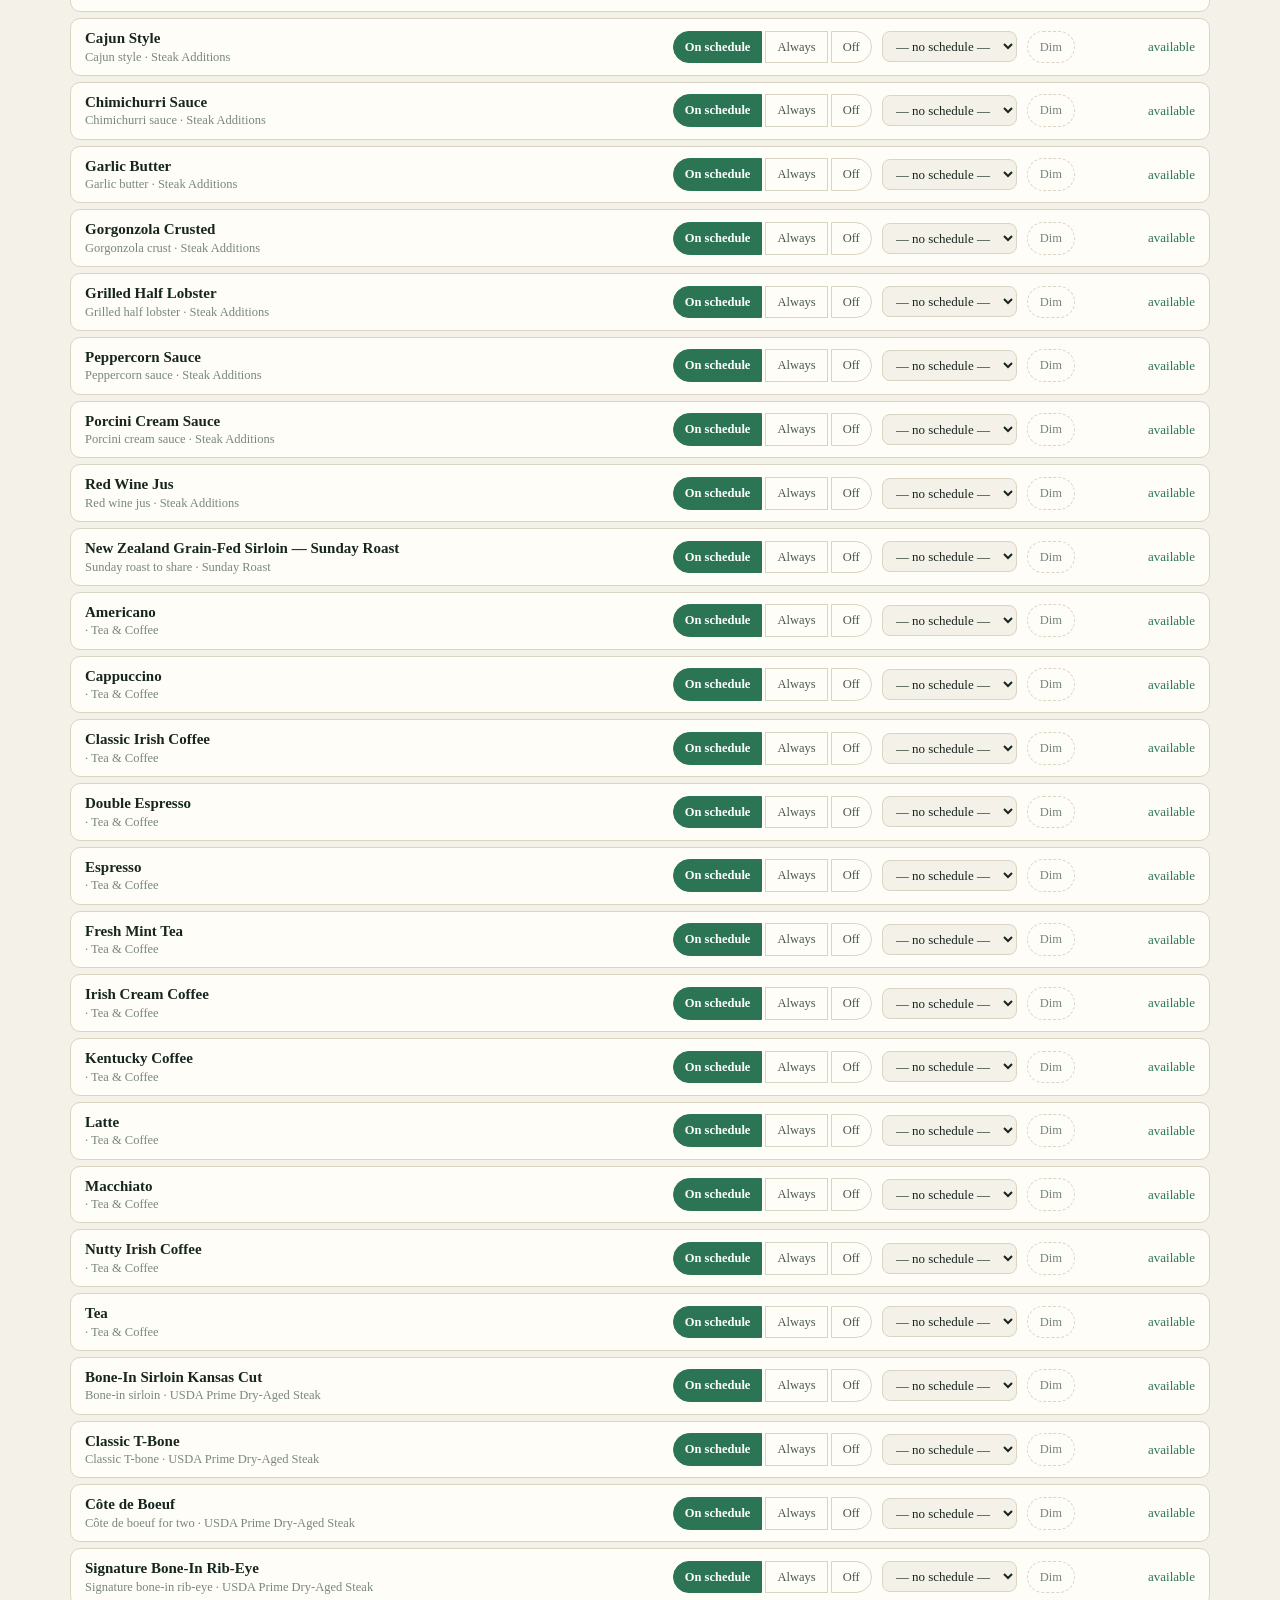
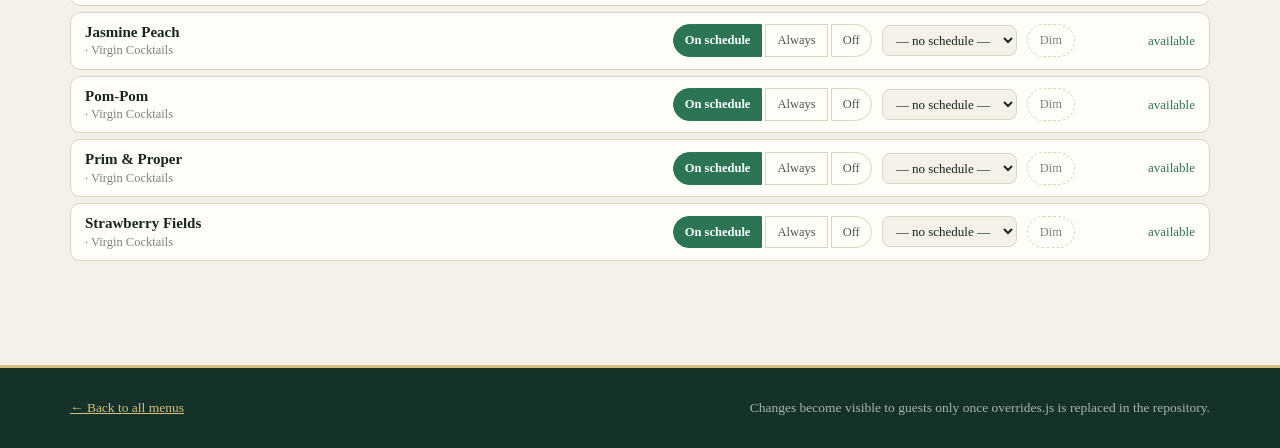
==== commit d11ff14c: "Let the admin panel publish overrides.js itself assets/overrides.js on the branch still reads rules:" ====
--- a/admin.html
+++ b/admin.html
@@ -3,13 +3,13 @@
 <head>
 <meta charset="utf-8">
 <meta name="viewport" content="width=device-width, initial-scale=1">
-<link rel="manifest" href="manifest.json">
+<link rel="manifest" href="manifest-admin.json">
 <meta name="theme-color" content="#14322a">
 <meta name="apple-mobile-web-app-capable" content="yes">
 <meta name="apple-mobile-web-app-status-bar-style" content="black-translucent">
-<meta name="apple-mobile-web-app-title" content="S&amp;W Menu">
-<link rel="apple-touch-icon" href="assets/icons/icon-192.png">
-<link rel="icon" href="assets/icons/icon-192.png">
+<meta name="apple-mobile-web-app-title" content="S&amp;W Admin">
+<link rel="apple-touch-icon" href="assets/icons/admin-192.png">
+<link rel="icon" href="assets/icons/admin-192.png">
 <script src="assets/pwa.js"></script>
 <meta name="robots" content="noindex, nofollow">
 <title>Admin — Smith &amp; Wollensky</title>
@@ -43,8 +43,11 @@
     <span class="aclock" id="clock"></span>
   </div>
 
+  <p id="unpub" class="unpub" style="display:none"></p>
+
   <div class="aactions">
     <button id="export" class="filter-toggle" type="button"></button>
+    <button id="ghtoken" class="filter-toggle" type="button"></button>
     <button id="copy" class="filter-toggle" type="button" data-i18n="adm.copy"></button>
     <button id="reset" class="clear-btn" type="button" data-i18n="adm.reset"></button>
   </div>
@@ -54,6 +57,7 @@
     <summary data-i18n="adm.notice.summary"></summary>
     <p data-i18n="adm.notice.how"></p>
     <p data-i18n="adm.notice.security"></p>
+    <p><span data-i18n="adm.origin"></span> <code id="aorigin"></code></p>
   </details>
 
   <div id="panel"></div>
--- a/assets/styles.css
+++ b/assets/styles.css
@@ -90,6 +90,24 @@
   -webkit-tap-highlight-color: transparent;
 }
 
+/* Режим застосунку розкриває сторінку на весь екран (viewport-fit=cover),
+   тож шапка опиняється під годинником і батареєю. Відсуваємо весь вміст на
+   висоту вирізу, а саму смужку закриваємо темно-зеленим: статус-бар у нас
+   translucent, його текст завжди білий, і на світлій темі він би зник. */
+.pwa body { padding-top: env(safe-area-inset-top, 0px); }
+.pwa body::before {
+  content: ''; position: fixed; top: 0; left: 0; right: 0;
+  height: env(safe-area-inset-top, 0px);
+  background: var(--green); z-index: 60; pointer-events: none;
+}
+.pwa .wrap {
+  padding-left: calc(20px + env(safe-area-inset-left, 0px));
+  padding-right: calc(20px + env(safe-area-inset-right, 0px));
+}
+/* прилиплі смуги мають ставати під вирізом, а не під ним */
+.pwa .toolbar, .pwa .abar { top: env(safe-area-inset-top, 0px); }
+.pwa footer { padding-bottom: env(safe-area-inset-bottom, 0px); }
+
 body {
   margin: 0;
   background: var(--paper);
@@ -378,15 +396,23 @@
   background: var(--paper-2); z-index: 1;
 }
 table.matrix thead th.name { background: var(--green); z-index: 3; }
+/* повтор шапки під кожним розділом — щоб колонки читались і на середині списку */
+table.matrix tr.matrix-head-repeat th {
+  background: var(--green); color: #efe8d7;
+  font-size: 11px; letter-spacing: .05em; font-weight: 600;
+  border-top: 1px solid var(--gold-soft);
+}
+table.matrix tr.matrix-head-repeat th.name { z-index: 1; }
 table.matrix td.name small { display: block; color: var(--ink-faint); font-size: 12.5px; }
 table.matrix tbody tr:hover td { background: color-mix(in srgb, var(--accent) 10%, var(--paper-2)); }
 table.matrix tbody tr:hover td.name { background: color-mix(in srgb, var(--accent) 10%, var(--paper-2)); }
 .mark-yes { color: var(--danger); font-weight: 700; }
 .mark-maybe { color: var(--ink-faint); }
-.matrix-cat {
+table.matrix td.matrix-cat {
   background: color-mix(in srgb, var(--accent) 16%, var(--paper-2));
   font-weight: 600; text-align: left; letter-spacing: .1em; text-transform: uppercase; font-size: 11.5px;
 }
+.matrix-cat span { position: sticky; left: 12px; display: inline-block; }
 
 /* wine list */
 .winelist { list-style: none; margin: 0; padding: 0; }
@@ -418,6 +444,20 @@
 .scheduled-off > .ing-label, .scheduled-off > .alg-label, .scheduled-off > .srcbadge,
 .scheduled-off > .grid, .scheduled-off > .courses, .scheduled-off > .price,
 .scheduled-off > .hours, .scheduled-off > .winelist { opacity: .45; }
+
+/* посилання на закриту сторінку — і в шапці, і карткою на головній */
+.nav a.link-off { opacity: .5; text-decoration: line-through; }
+a.card.link-off { opacity: .62; }
+a.card.link-off .kicker, a.card.link-off h2 { text-decoration: line-through; }
+.offbadge {
+  display: inline-block; margin-left: 6px; padding: 1px 6px; border-radius: 999px;
+  background: var(--warn-bg); border: 1px solid var(--gold-soft);
+  font-size: 11px; letter-spacing: .06em; text-transform: uppercase;
+  text-decoration: none; color: var(--ink-soft); vertical-align: middle;
+}
+a.card { position: relative; }
+a.card .offbadge { position: absolute; top: 12px; right: 12px; margin: 0; }
+
 .sched-note {
   margin: 0 0 12px; padding: 8px 12px; border-radius: 6px;
   background: var(--warn-bg); border-left: 3px solid var(--gold);
@@ -437,6 +477,11 @@
   position: sticky; top: 0; z-index: 20;
   background: color-mix(in srgb, var(--paper) 94%, transparent);
   backdrop-filter: blur(8px); border-bottom: 1px solid var(--rule);
+}
+.unpub {
+  margin: 0 0 12px; padding: 10px 14px; border-radius: var(--radius);
+  background: var(--warn-bg); border: 1px solid var(--gold);
+  border-left: 4px solid var(--gold); font-size: 14.5px; color: var(--ink);
 }
 .anote {
   background: var(--warn-bg); border: 1px solid var(--gold-soft);
